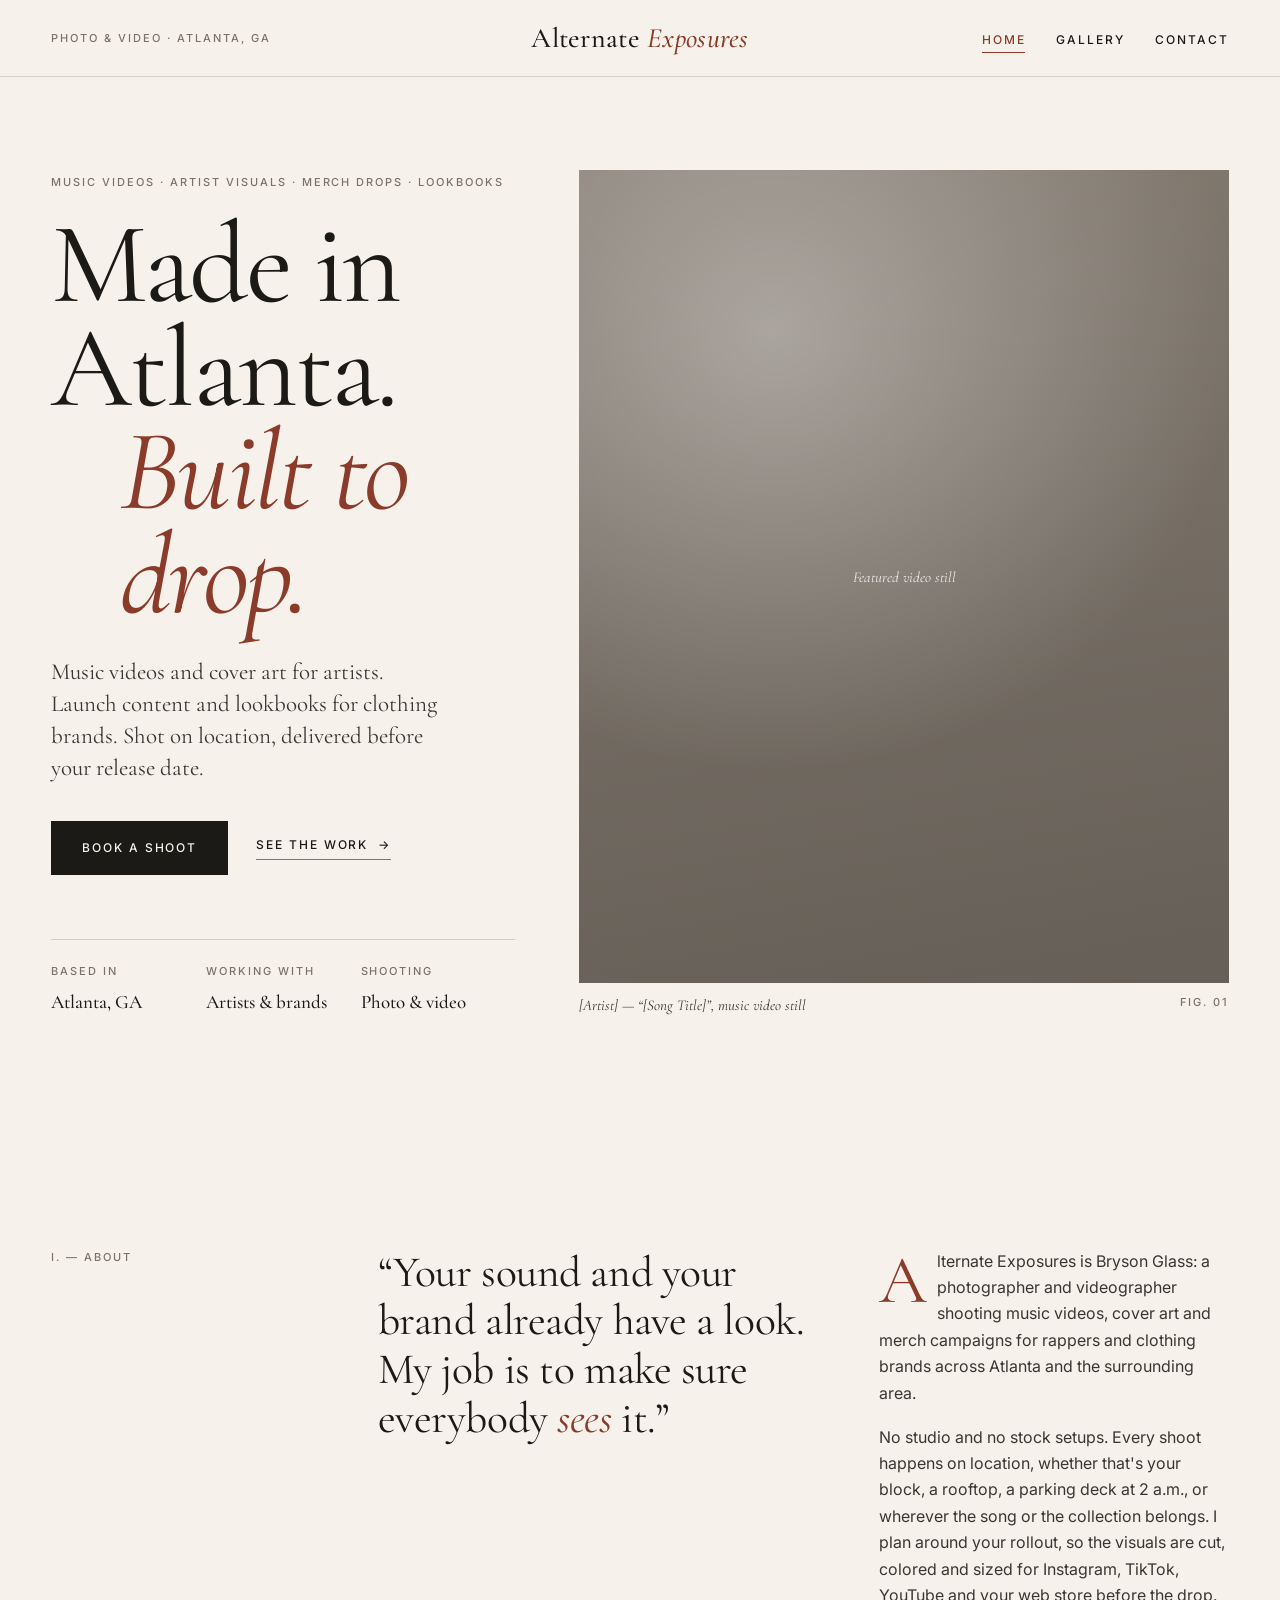
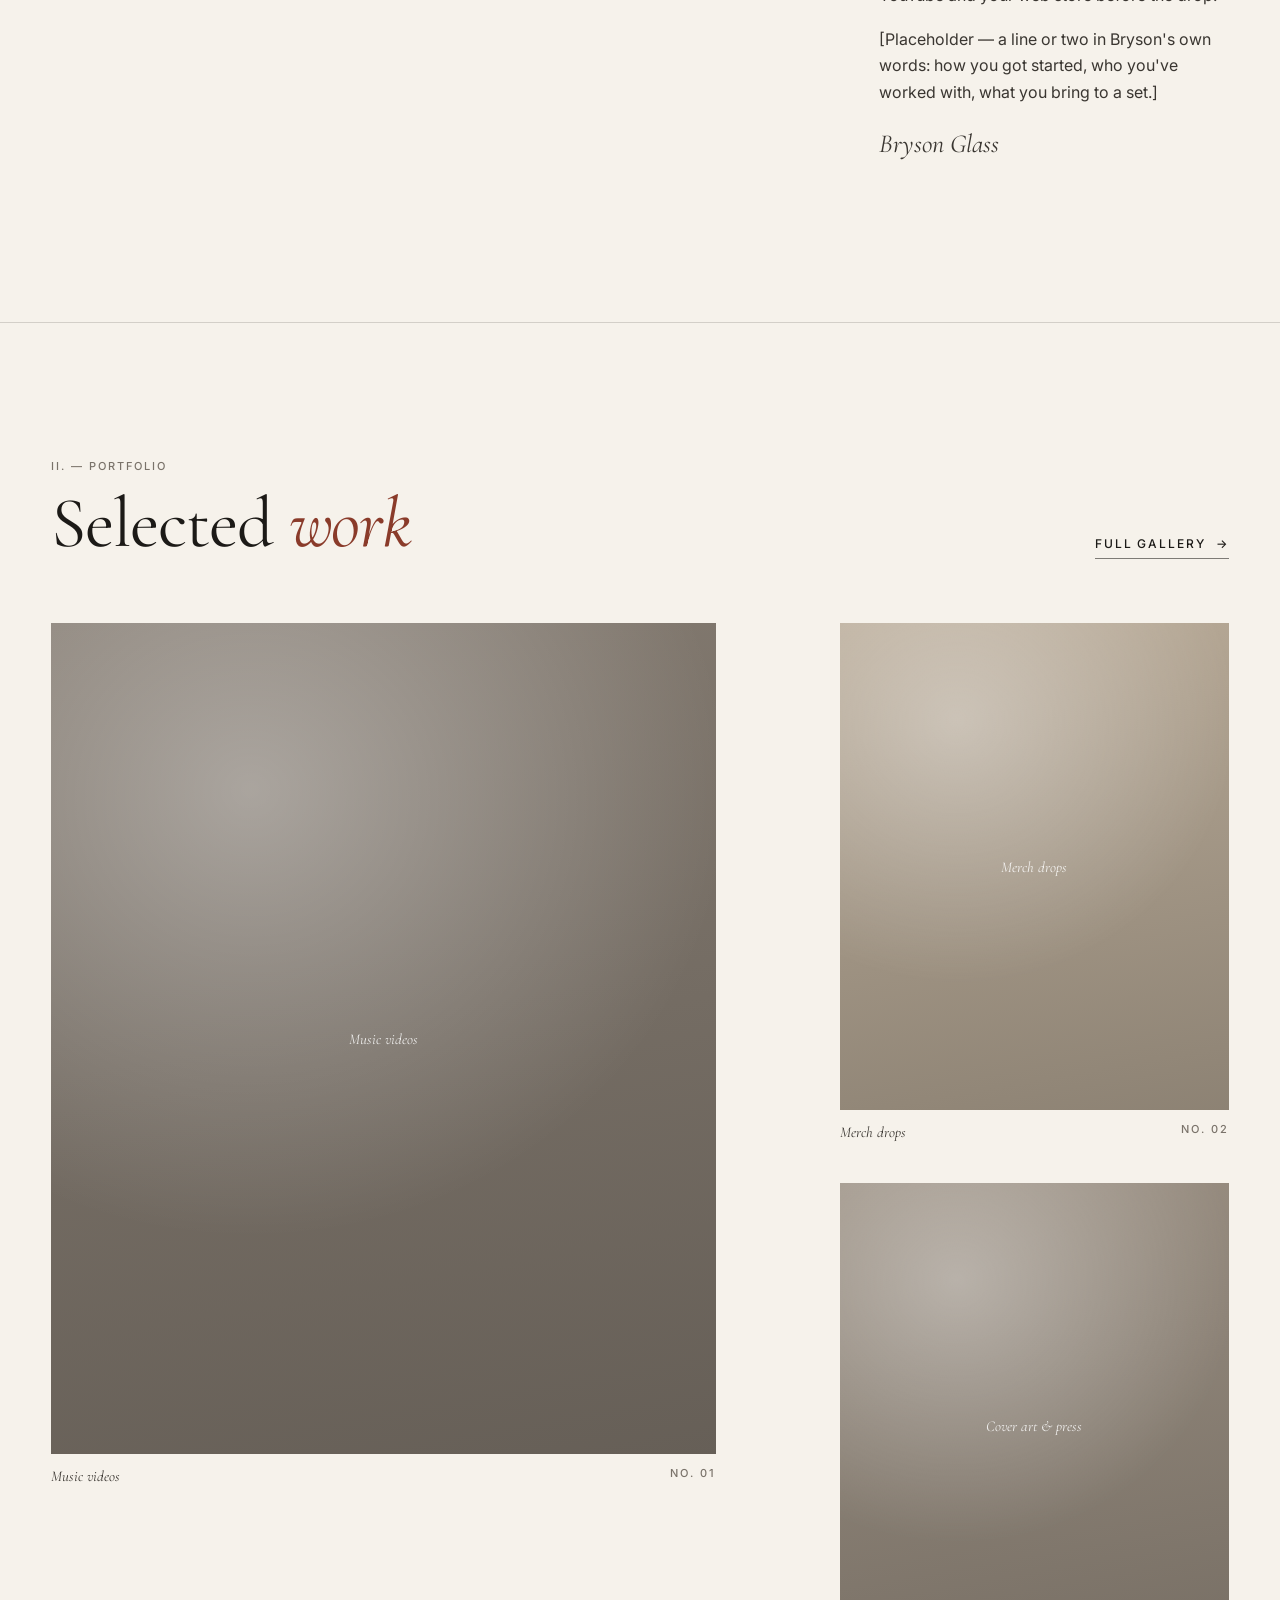
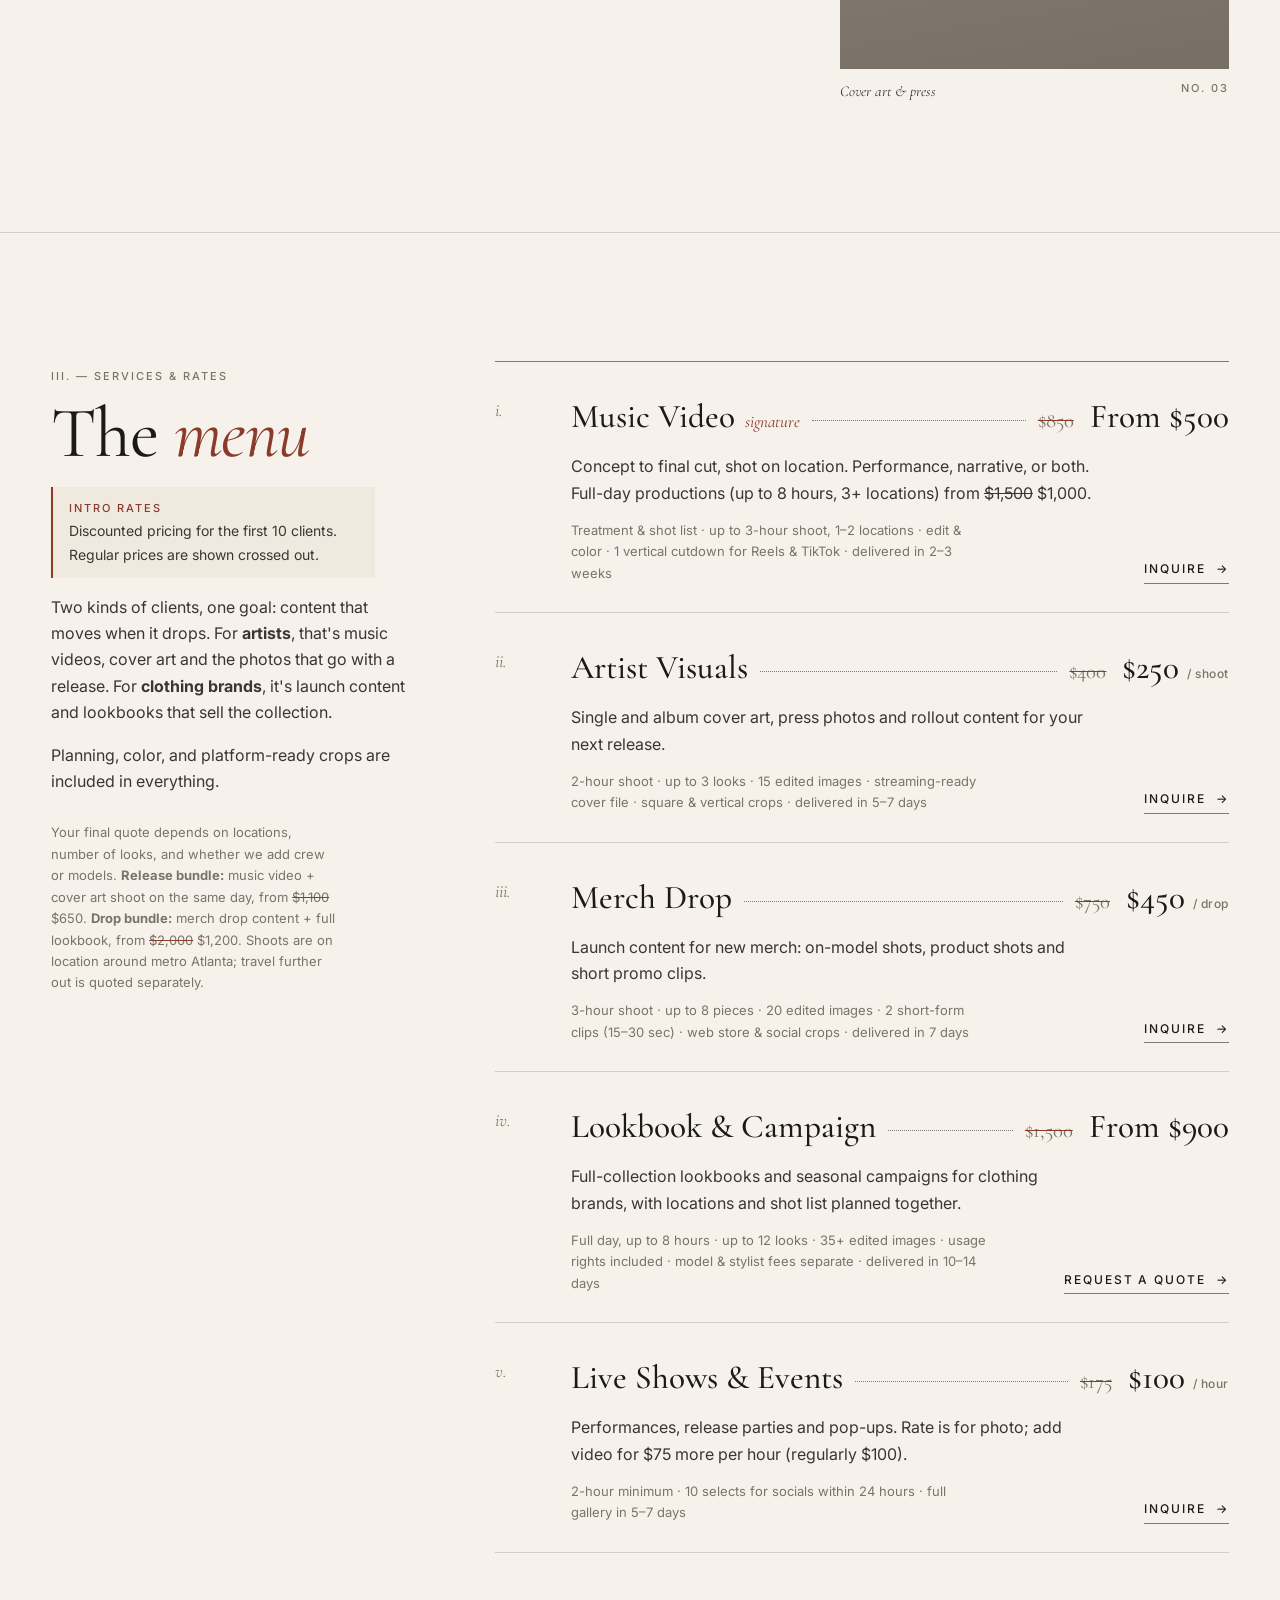
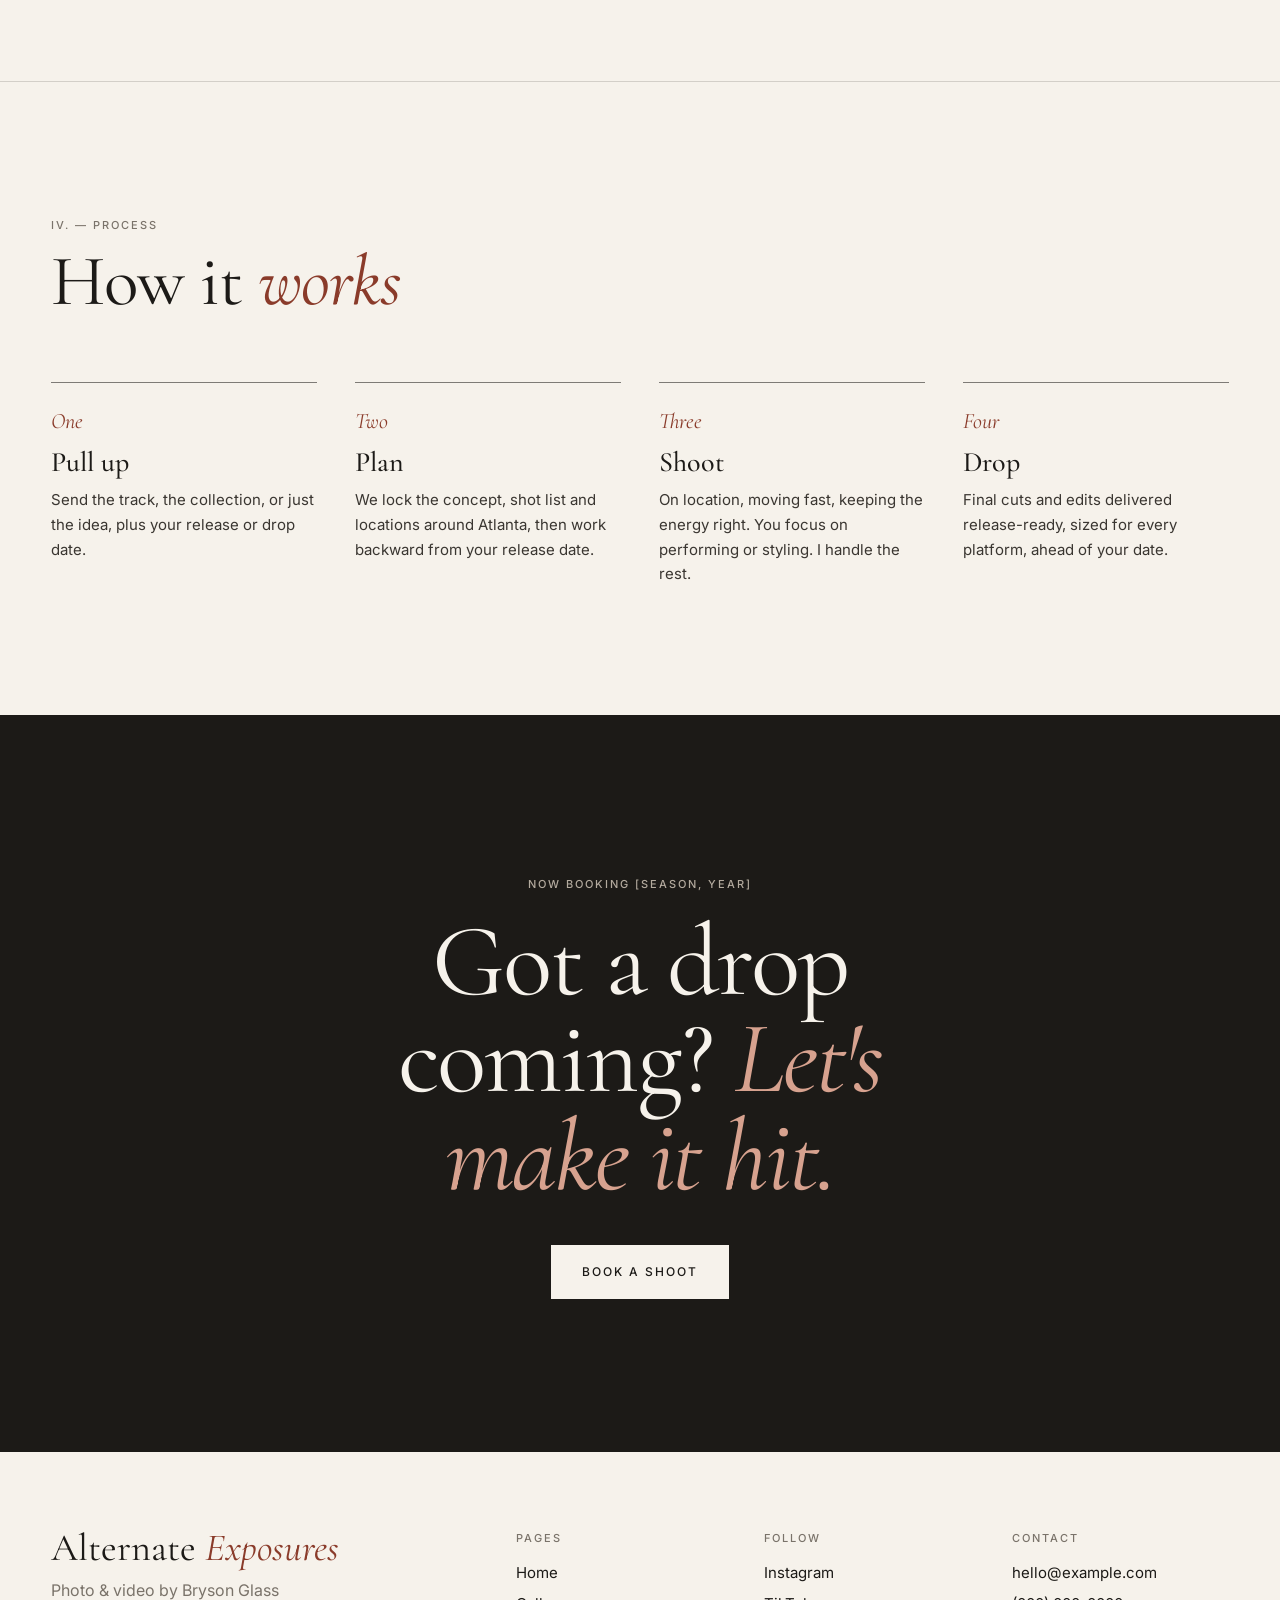
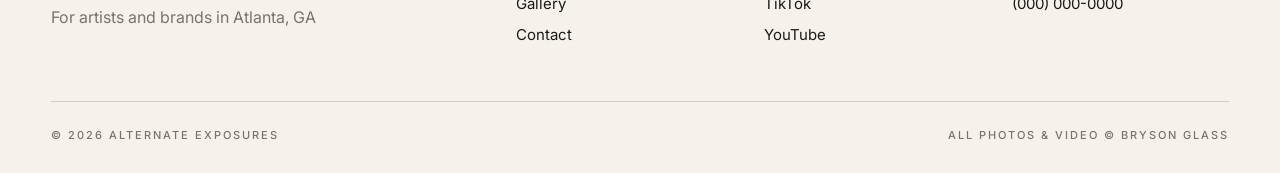
==== index.html @ 016d1942 "Switch to intro rates with regular prices struck through Lower rates ~35-40% for the first 10 client" ====
<!DOCTYPE html>
<html lang="en">
<head>
  <meta charset="UTF-8">
  <meta name="viewport" content="width=device-width, initial-scale=1.0">
  <title>Alternate Exposures — Atlanta Music Video &amp; Brand Content by Bryson Glass</title>
  <meta name="description" content="Music videos, cover art and press shots for Atlanta artists. Merch drop content, lookbooks and campaigns for Atlanta clothing brands. Photo and video by Bryson Glass.">
  <link rel="preconnect" href="https://fonts.googleapis.com">
  <link rel="preconnect" href="https://fonts.gstatic.com" crossorigin>
  <link href="https://fonts.googleapis.com/css2?family=Cormorant+Garamond:ital,wght@0,400;0,500;0,600;1,400;1,500&family=Inter:wght@300;400;500&display=swap" rel="stylesheet">
  <link rel="stylesheet" href="css/styles.css">
</head>
<body>
  <a class="skip-link" href="#main">Skip to content</a>

  <header class="masthead">
    <div class="container">
      <span class="meta eyebrow">Photo &amp; Video · Atlanta, GA</span>
      <a class="logo" href="index.html">Alternate <em>Exposures</em></a>
      <nav aria-label="Primary">
        <ul class="nav">
          <li><a href="index.html" aria-current="page">Home</a></li>
          <li><a href="gallery.html">Gallery</a></li>
          <li><a href="contact.html">Contact</a></li>
        </ul>
      </nav>
    </div>
  </header>

  <main id="main">
    <!-- Cover -->
    <section class="container cover">
      <div>
        <span class="eyebrow">Music videos · Artist visuals · Merch drops · Lookbooks</span>
        <h1>Made in Atlanta. <em>Built to drop.</em></h1>
        <p class="dek">Music videos and cover art for artists. Launch content and lookbooks for clothing brands. Shot on location, delivered before your release date.</p>
        <div class="cover-actions">
          <a class="btn" href="contact.html">Book a shoot</a>
          <a class="link" href="gallery.html">See the work <span aria-hidden="true">→</span></a>
        </div>
        <div class="cover-index">
          <div><span class="eyebrow">Based in</span><b>Atlanta, GA</b></div>
          <div><span class="eyebrow">Working with</span><b>Artists &amp; brands</b></div>
          <div><span class="eyebrow">Shooting</span><b>Photo &amp; video</b></div>
        </div>
      </div>
      <figure class="fig">
        <div class="ph t5" role="img" aria-label="Featured music video still placeholder" data-label="Featured video still"></div>
        <figcaption><em>[Artist] — “[Song Title]”, music video still</em><span class="eyebrow">Fig. 01</span></figcaption>
      </figure>
    </section>

    <!-- About -->
    <section class="section" aria-labelledby="about-title">
      <div class="container letter">
        <span class="eyebrow" id="about-title">I. — About</span>
        <blockquote class="pullquote">“Your sound and your brand already have a look. My job is to make sure everybody <em>sees</em> it.”</blockquote>
        <div class="body">
          <p>Alternate Exposures is Bryson Glass: a photographer and videographer shooting music videos, cover art and merch campaigns for rappers and clothing brands across Atlanta and the surrounding area.</p>
          <p>No studio and no stock setups. Every shoot happens on location, whether that's your block, a rooftop, a parking deck at 2 a.m., or wherever the song or the collection belongs. I plan around your rollout, so the visuals are cut, colored and sized for Instagram, TikTok, YouTube and your web store before the drop.</p>
          <p>[Placeholder — a line or two in Bryson's own words: how you got started, who you've worked with, what you bring to a set.]</p>
          <p class="signature">Bryson Glass</p>
        </div>
      </div>
    </section>

    <!-- Selected work -->
    <section class="section" aria-labelledby="work-title">
      <div class="container">
        <div class="section-head">
          <div>
            <span class="eyebrow">II. — Portfolio</span>
            <h2 id="work-title">Selected <em>work</em></h2>
          </div>
          <a class="link" href="gallery.html">Full gallery <span aria-hidden="true">→</span></a>
        </div>
        <div class="spread">
          <a class="lead" href="gallery.html#musicvideo">
            <figure class="fig">
              <div class="ph t5" role="img" aria-label="Music video placeholder" data-label="Music videos"></div>
              <figcaption><em>Music videos</em><span class="eyebrow">No. 01</span></figcaption>
            </figure>
          </a>
          <div class="stack">
            <a href="gallery.html#merch">
              <figure class="fig">
                <div class="ph t2" role="img" aria-label="Merch drop placeholder" data-label="Merch drops"></div>
                <figcaption><em>Merch drops</em><span class="eyebrow">No. 02</span></figcaption>
              </figure>
            </a>
            <a href="gallery.html#artist">
              <figure class="fig">
                <div class="ph t3" role="img" aria-label="Cover art and press photo placeholder" data-label="Cover art &amp; press"></div>
                <figcaption><em>Cover art &amp; press</em><span class="eyebrow">No. 03</span></figcaption>
              </figure>
            </a>
          </div>
        </div>
      </div>
    </section>

    <!-- Services & rates -->
    <section class="section" id="rates" aria-labelledby="rates-title">
      <div class="container rates">
        <div class="rates-intro">
          <span class="eyebrow">III. — Services &amp; rates</span>
          <h2 class="h2" id="rates-title">The <em>menu</em></h2>
          <p class="intro-flag"><span class="eyebrow">Intro rates</span> Discounted pricing for the first 10 clients. Regular prices are shown crossed out.</p>
          <p>Two kinds of clients, one goal: content that moves when it drops. For <strong>artists</strong>, that's music videos, cover art and the photos that go with a release. For <strong>clothing brands</strong>, it's launch content and lookbooks that sell the collection.</p>
          <p>Planning, color, and platform-ready crops are included in everything.</p>
          <p class="note">Your final quote depends on locations, number of looks, and whether we add crew or models. <strong>Release bundle:</strong> music video + cover art shoot on the same day, from <s>$1,100</s> $650. <strong>Drop bundle:</strong> merch drop content + full lookbook, from <s>$2,000</s> $1,200. Shoots are on location around metro Atlanta; travel further out is quoted separately.</p>
        </div>
        <ol class="rate-list">
          <li class="rate">
            <span class="no">i.</span>
            <div class="rate-line"><h3>Music Video<span class="flag">signature</span></h3><span class="leader"></span><span class="price"><s class="was"><span class="sr-only">Regular price </span>$850</s> From $500</span></div>
            <p>Concept to final cut, shot on location. Performance, narrative, or both. Full-day productions (up to 8 hours, 3+ locations) from <s>$1,500</s> $1,000.</p>
            <p class="includes">Treatment &amp; shot list · up to 3-hour shoot, 1–2 locations · edit &amp; color · 1 vertical cutdown for Reels &amp; TikTok · delivered in 2–3 weeks</p>
            <a class="link" href="contact.html?project=musicvideo">Inquire <span aria-hidden="true">→</span></a>
          </li>
          <li class="rate">
            <span class="no">ii.</span>
            <div class="rate-line"><h3>Artist Visuals</h3><span class="leader"></span><span class="price"><s class="was"><span class="sr-only">Regular price </span>$400</s> $250 <small>/ shoot</small></span></div>
            <p>Single and album cover art, press photos and rollout content for your next release.</p>
            <p class="includes">2-hour shoot · up to 3 looks · 15 edited images · streaming-ready cover file · square &amp; vertical crops · delivered in 5–7 days</p>
            <a class="link" href="contact.html?project=artist">Inquire <span aria-hidden="true">→</span></a>
          </li>
          <li class="rate">
            <span class="no">iii.</span>
            <div class="rate-line"><h3>Merch Drop</h3><span class="leader"></span><span class="price"><s class="was"><span class="sr-only">Regular price </span>$750</s> $450 <small>/ drop</small></span></div>
            <p>Launch content for new merch: on-model shots, product shots and short promo clips.</p>
            <p class="includes">3-hour shoot · up to 8 pieces · 20 edited images · 2 short-form clips (15–30 sec) · web store &amp; social crops · delivered in 7 days</p>
            <a class="link" href="contact.html?project=merch">Inquire <span aria-hidden="true">→</span></a>
          </li>
          <li class="rate">
            <span class="no">iv.</span>
            <div class="rate-line"><h3>Lookbook &amp; Campaign</h3><span class="leader"></span><span class="price"><s class="was"><span class="sr-only">Regular price </span>$1,500</s> From $900</span></div>
            <p>Full-collection lookbooks and seasonal campaigns for clothing brands, with locations and shot list planned together.</p>
            <p class="includes">Full day, up to 8 hours · up to 12 looks · 35+ edited images · usage rights included · model &amp; stylist fees separate · delivered in 10–14 days</p>
            <a class="link" href="contact.html?project=lookbook">Request a quote <span aria-hidden="true">→</span></a>
          </li>
          <li class="rate">
            <span class="no">v.</span>
            <div class="rate-line"><h3>Live Shows &amp; Events</h3><span class="leader"></span><span class="price"><s class="was"><span class="sr-only">Regular price </span>$175</s> $100 <small>/ hour</small></span></div>
            <p>Performances, release parties and pop-ups. Rate is for photo; add video for $75 more per hour (regularly $100).</p>
            <p class="includes">2-hour minimum · 10 selects for socials within 24 hours · full gallery in 5–7 days</p>
            <a class="link" href="contact.html?project=live">Inquire <span aria-hidden="true">→</span></a>
          </li>
        </ol>
      </div>
    </section>

    <!-- Process -->
    <section class="section" aria-labelledby="process-title">
      <div class="container">
        <div class="section-head">
          <div>
            <span class="eyebrow">IV. — Process</span>
            <h2 id="process-title">How it <em>works</em></h2>
          </div>
        </div>
        <ol class="process">
          <li>
            <span class="step">One</span>
            <h3>Pull up</h3>
            <p>Send the track, the collection, or just the idea, plus your release or drop date.</p>
          </li>
          <li>
            <span class="step">Two</span>
            <h3>Plan</h3>
            <p>We lock the concept, shot list and locations around Atlanta, then work backward from your release date.</p>
          </li>
          <li>
            <span class="step">Three</span>
            <h3>Shoot</h3>
            <p>On location, moving fast, keeping the energy right. You focus on performing or styling. I handle the rest.</p>
          </li>
          <li>
            <span class="step">Four</span>
            <h3>Drop</h3>
            <p>Final cuts and edits delivered release-ready, sized for every platform, ahead of your date.</p>
          </li>
        </ol>
      </div>
    </section>

    <!-- Closing -->
    <section class="closing">
      <div class="container">
        <span class="eyebrow">Now booking [Season, Year]</span>
        <h2>Got a drop coming? <em>Let's make it hit.</em></h2>
        <a class="btn" href="contact.html">Book a shoot</a>
      </div>
    </section>
  </main>

  <footer class="site-footer">
    <div class="container">
      <div class="footer-cols">
        <div>
          <p class="footer-brand">Alternate <em>Exposures</em></p>
          <p class="muted" style="margin: 0;">Photo &amp; video by Bryson Glass<br>For artists and brands in Atlanta, GA</p>
        </div>
        <div>
          <h4 class="eyebrow">Pages</h4>
          <ul>
            <li><a href="index.html">Home</a></li>
            <li><a href="gallery.html">Gallery</a></li>
            <li><a href="contact.html">Contact</a></li>
          </ul>
        </div>
        <div>
          <h4 class="eyebrow">Follow</h4>
          <ul>
            <li><a href="https://www.instagram.com/alternateexposures/" target="_blank" rel="noopener">Instagram</a></li>
            <li><a href="#">TikTok</a></li>
            <li><a href="#">YouTube</a></li>
          </ul>
        </div>
        <div>
          <h4 class="eyebrow">Contact</h4>
          <ul>
            <li><a href="mailto:hello@example.com">hello@example.com</a></li>
            <li><a href="tel:+10000000000">(000) 000-0000</a></li>
          </ul>
        </div>
      </div>
      <div class="footer-base eyebrow">
        <span>© <span data-year>2026</span> Alternate Exposures</span>
        <span>All photos &amp; video © Bryson Glass</span>
      </div>
    </div>
  </footer>

  <script src="js/main.js"></script>
</body>
</html>
---- css/styles.css ----
/* ==========================================================================
   ALTERNATE EXPOSURES — editorial stylesheet
   Serif display type, hairline rules, generous margins, captions like a
   printed magazine. One quiet accent colour.
   ========================================================================== */

:root {
  --paper: #f6f2eb;
  --paper-2: #efe9df;
  --ink: #1c1a17;
  --ink-2: #3a3631;
  --muted: #7a736a;
  --accent: #8a3b2a;
  --rule: rgba(28, 26, 23, 0.16);
  --rule-strong: rgba(28, 26, 23, 0.55);

  --serif: "Cormorant Garamond", "Iowan Old Style", Georgia, serif;
  --sans: "Inter", "Helvetica Neue", Arial, sans-serif;

  --gutter: clamp(20px, 4vw, 64px);
  --max: 1320px;
}

*,
*::before,
*::after { box-sizing: border-box; }

html { scroll-behavior: smooth; }

body {
  margin: 0;
  background: var(--paper);
  color: var(--ink);
  font-family: var(--sans);
  font-size: 16px;
  line-height: 1.65;
  -webkit-font-smoothing: antialiased;
  overflow-x: hidden;
}

img { display: block; max-width: 100%; }
a { color: inherit; }
button, input, select, textarea { font: inherit; color: inherit; }

::selection { background: var(--ink); color: var(--paper); }

:focus-visible {
  outline: 1px solid var(--accent);
  outline-offset: 4px;
}

.skip-link {
  position: absolute;
  left: -9999px;
  top: 0;
  background: var(--ink);
  color: var(--paper);
  padding: 10px 14px;
  z-index: 100;
}
.skip-link:focus { left: 8px; top: 8px; }

.container {
  max-width: var(--max);
  margin: 0 auto;
  padding: 0 var(--gutter);
}

/* Small tracked capitals used for labels, kickers, captions */
.eyebrow {
  font-family: var(--sans);
  font-size: 11px;
  font-weight: 500;
  letter-spacing: 0.18em;
  text-transform: uppercase;
  color: var(--muted);
}

.serif { font-family: var(--serif); }
.muted { color: var(--muted); }
em, .ital { font-family: var(--serif); font-style: italic; }

.rule { border: 0; border-top: 1px solid var(--rule); margin: 0; }

/* --------------------------------------------------------------------------
   Masthead
   -------------------------------------------------------------------------- */
.masthead {
  position: sticky;
  top: 0;
  z-index: 50;
  background: color-mix(in srgb, var(--paper) 92%, transparent);
  backdrop-filter: blur(8px);
  -webkit-backdrop-filter: blur(8px);
  border-bottom: 1px solid var(--rule);
}

.masthead .container {
  display: grid;
  grid-template-columns: 1fr auto 1fr;
  align-items: center;
  gap: 16px;
  height: 76px;
}

.masthead .meta { font-size: 11px; }

.logo {
  font-family: var(--serif);
  font-size: clamp(22px, 2.4vw, 28px);
  font-weight: 500;
  letter-spacing: 0.01em;
  line-height: 1;
  text-decoration: none;
  white-space: nowrap;
}
.logo em { color: var(--accent); }

.nav {
  display: flex;
  justify-content: flex-end;
  gap: clamp(18px, 2.4vw, 36px);
  margin: 0;
  padding: 0;
  list-style: none;
}
.nav a {
  position: relative;
  font-size: 12px;
  font-weight: 500;
  letter-spacing: 0.16em;
  text-transform: uppercase;
  text-decoration: none;
  padding: 6px 0;
}
.nav a::after {
  content: "";
  position: absolute;
  left: 0;
  right: 100%;
  bottom: 0;
  height: 1px;
  background: currentColor;
  transition: right 0.3s ease;
}
.nav a:hover::after,
.nav a[aria-current="page"]::after { right: 0; }
.nav a[aria-current="page"] { color: var(--accent); }

@media (max-width: 1100px) {
  .masthead .container { grid-template-columns: 1fr auto; }
  .masthead .meta { display: none; }
}
@media (max-width: 600px) {
  .masthead .container {
    grid-template-columns: 1fr;
    justify-items: center;
    gap: 6px;
    height: auto;
    padding-top: 12px;
    padding-bottom: 8px;
  }
  .logo { font-size: 24px; }
  .nav { gap: 22px; }
  .nav a { font-size: 11px; letter-spacing: 0.14em; padding: 4px 0; }
}

/* --------------------------------------------------------------------------
   Placeholder images
   Swap any .ph element for <img src="..." alt="..."> when photos are ready.
   -------------------------------------------------------------------------- */
.ph {
  --tone: #cfc6b8;
  position: relative;
  width: 100%;
  aspect-ratio: var(--ratio, 3 / 2);
  background:
    radial-gradient(120% 90% at 30% 20%, rgba(255, 255, 255, 0.35), transparent 60%),
    linear-gradient(170deg, var(--tone), color-mix(in srgb, var(--tone) 72%, #1c1a17));
  overflow: hidden;
}
.ph::after {
  content: attr(data-label);
  position: absolute;
  left: 50%;
  top: 50%;
  transform: translate(-50%, -50%);
  font-family: var(--serif);
  font-style: italic;
  font-size: 15px;
  color: rgba(255, 255, 255, 0.85);
  white-space: nowrap;
}
.ph.t1 { --tone: #d9d0c2; }
.ph.t2 { --tone: #b9ab98; }
.ph.t3 { --tone: #9a8f82; }
.ph.t4 { --tone: #cbbfae; }
.ph.t5 { --tone: #837a70; }

/* Figure with caption, magazine-style */
.fig { margin: 0; }
.fig figcaption {
  display: flex;
  justify-content: space-between;
  gap: 16px;
  padding-top: 10px;
  font-size: 12px;
  color: var(--muted);
}
.fig figcaption em { color: var(--ink-2); font-size: 15px; }

/* --------------------------------------------------------------------------
   Links & buttons
   -------------------------------------------------------------------------- */
.link {
  display: inline-flex;
  align-items: center;
  gap: 10px;
  padding-bottom: 4px;
  border-bottom: 1px solid var(--rule-strong);
  font-size: 12px;
  font-weight: 500;
  letter-spacing: 0.16em;
  text-transform: uppercase;
  text-decoration: none;
  transition: color 0.2s, border-color 0.2s, gap 0.2s;
}
.link:hover { color: var(--accent); border-color: var(--accent); gap: 16px; }

.btn {
  display: inline-flex;
  align-items: center;
  gap: 12px;
  padding: 16px 30px;
  border: 1px solid var(--ink);
  background: var(--ink);
  color: var(--paper);
  font-size: 12px;
  font-weight: 500;
  letter-spacing: 0.16em;
  text-transform: uppercase;
  text-decoration: none;
  cursor: pointer;
  transition: background 0.25s, color 0.25s, border-color 0.25s;
}
.btn:hover { background: var(--accent); border-color: var(--accent); }
.btn.outline { background: transparent; color: var(--ink); }
.btn.outline:hover { background: var(--ink); color: var(--paper); border-color: var(--ink); }

/* --------------------------------------------------------------------------
   Sections
   -------------------------------------------------------------------------- */
.section { padding: clamp(64px, 10vw, 140px) 0; }
.section + .section { border-top: 1px solid var(--rule); }

.section-head {
  display: grid;
  grid-template-columns: 1fr auto;
  align-items: end;
  gap: 24px;
  margin-bottom: clamp(36px, 5vw, 64px);
}
.section-head h2,
.h2 {
  margin: 10px 0 0;
  font-family: var(--serif);
  font-size: clamp(40px, 5.6vw, 76px);
  font-weight: 400;
  line-height: 1;
  letter-spacing: -0.015em;
}
.section-head h2 em,
.h2 em { color: var(--accent); }

@media (max-width: 640px) {
  .section-head { grid-template-columns: 1fr; }
}

/* --------------------------------------------------------------------------
   Home: hero (cover)
   -------------------------------------------------------------------------- */
.cover {
  display: grid;
  grid-template-columns: 5fr 7fr;
  gap: clamp(32px, 5vw, 80px);
  align-items: end;
  padding-top: clamp(40px, 7vw, 100px);
  padding-bottom: clamp(56px, 8vw, 120px);
}

.cover h1 {
  margin: 20px 0 28px;
  font-family: var(--serif);
  font-size: clamp(60px, 9vw, 140px);
  font-weight: 400;
  line-height: 0.9;
  letter-spacing: -0.025em;
}
.cover h1 em { display: block; color: var(--accent); padding-left: 0.6em; }

.cover .dek {
  max-width: 36ch;
  margin: 0 0 36px;
  font-family: var(--serif);
  font-size: clamp(20px, 1.8vw, 24px);
  line-height: 1.4;
  color: var(--ink-2);
}

.cover-actions { display: flex; flex-wrap: wrap; align-items: center; gap: 28px; }

.cover .fig .ph { aspect-ratio: 4 / 5; }

.cover-index {
  display: grid;
  grid-template-columns: repeat(3, 1fr);
  margin-top: clamp(40px, 5vw, 64px);
  border-top: 1px solid var(--rule);
}
.cover-index div { padding: 16px 0 0; }
.cover-index b {
  display: block;
  margin-top: 4px;
  font-family: var(--serif);
  font-size: 19px;
  font-weight: 500;
}

@media (max-width: 900px) {
  .cover { grid-template-columns: 1fr; }
  .cover .fig .ph { aspect-ratio: 4 / 3; }
}

/* --------------------------------------------------------------------------
   Home: about / letter
   -------------------------------------------------------------------------- */
.letter {
  display: grid;
  grid-template-columns: 3fr 5fr 4fr;
  gap: clamp(32px, 5vw, 72px);
  align-items: start;
}

.pullquote {
  margin: 0;
  font-family: var(--serif);
  font-size: clamp(30px, 3.4vw, 46px);
  font-weight: 400;
  line-height: 1.12;
  letter-spacing: -0.01em;
}
.pullquote em { color: var(--accent); }

.letter .body p { margin: 0 0 1.1em; color: var(--ink-2); max-width: 48ch; }
.letter .body p:first-child::first-letter {
  float: left;
  margin: 6px 10px 0 0;
  font-family: var(--serif);
  font-size: 68px;
  line-height: 0.8;
  color: var(--accent);
}
.signature {
  margin-top: 28px;
  font-family: var(--serif);
  font-style: italic;
  font-size: 26px;
}

@media (max-width: 1000px) {
  .letter { grid-template-columns: 1fr 1fr; }
  .letter .eyebrow { grid-column: 1 / -1; }
}
@media (max-width: 680px) {
  .letter { grid-template-columns: 1fr; }
}

/* --------------------------------------------------------------------------
   Home: selected work spread
   -------------------------------------------------------------------------- */
.spread {
  display: grid;
  grid-template-columns: 7fr 5fr;
  gap: clamp(20px, 3vw, 40px);
}
.spread .stack { display: grid; gap: clamp(20px, 3vw, 40px); align-content: start; }
.spread a { text-decoration: none; display: block; }
.spread .ph { transition: filter 0.4s ease; }
.spread a:hover .ph { filter: brightness(0.92); }
.spread a:hover figcaption em { color: var(--accent); }
.spread .lead .ph { aspect-ratio: 4 / 5; }
.spread .stack .ph { aspect-ratio: 3 / 2; }
.spread .stack .fig:last-child { margin-left: 18%; }
.spread .stack .fig:last-child .ph { aspect-ratio: 4 / 5; }

@media (max-width: 760px) {
  .spread { grid-template-columns: 1fr; }
  .spread .stack .fig:last-child { margin-left: 0; }
  .spread .stack .fig:last-child .ph { aspect-ratio: 3 / 2; }
}

/* --------------------------------------------------------------------------
   Rates — printed "menu" with dotted leaders
   -------------------------------------------------------------------------- */
.rates {
  display: grid;
  grid-template-columns: 4fr 8fr;
  gap: clamp(32px, 6vw, 96px);
}
.rates-intro p { color: var(--ink-2); max-width: 36ch; }
.rates-intro .note { margin-top: 28px; font-size: 13px; color: var(--muted); }

.rate-list { list-style: none; margin: 0; padding: 0; border-top: 1px solid var(--rule-strong); }
.rate {
  display: grid;
  grid-template-columns: 56px 1fr auto;
  gap: 8px 20px;
  padding: 28px 0;
  border-bottom: 1px solid var(--rule);
}
.rate .no {
  font-family: var(--serif);
  font-style: italic;
  font-size: 18px;
  color: var(--muted);
  padding-top: 6px;
}
.rate-line {
  display: flex;
  align-items: baseline;
  gap: 12px;
  grid-column: 2 / 4;
}
.rate h3 {
  margin: 0;
  font-family: var(--serif);
  font-size: clamp(26px, 2.6vw, 34px);
  font-weight: 500;
  line-height: 1.1;
  white-space: nowrap;
}
.rate .leader {
  flex: 1;
  min-width: 20px;
  border-bottom: 1px dotted var(--rule-strong);
  transform: translateY(-6px);
}
.rate .price {
  font-family: var(--serif);
  font-size: clamp(26px, 2.6vw, 34px);
  font-weight: 500;
  white-space: nowrap;
}
.rate .price small { font-family: var(--sans); font-size: 12px; color: var(--muted); letter-spacing: 0.04em; }
.rate p { grid-column: 2 / 3; margin: 0; color: var(--ink-2); max-width: 52ch; }
.rate .includes { grid-column: 2 / 3; margin: 6px 0 0; font-size: 13px; color: var(--muted); }
.rate .link { grid-column: 3 / 4; grid-row: 2 / 4; align-self: end; justify-self: end; }
.rate .flag { margin-left: 10px; color: var(--accent); font-family: var(--serif); font-style: italic; font-size: 17px; font-weight: 400; }

@media (max-width: 900px) {
  .rates { grid-template-columns: 1fr; }
}
@media (max-width: 560px) {
  .rate { grid-template-columns: 1fr; }
  .rate .no { padding: 0; }
  .rate-line, .rate p, .rate .includes, .rate .link { grid-column: 1; }
  .rate .link { grid-row: auto; justify-self: start; margin-top: 10px; }
  .rate h3 { white-space: normal; }
}

/* --------------------------------------------------------------------------
   Process
   -------------------------------------------------------------------------- */
.process {
  display: grid;
  grid-template-columns: repeat(4, 1fr);
  gap: clamp(24px, 3vw, 48px);
  margin: 0;
  padding: 0;
  list-style: none;
}
.process li { padding-top: 20px; border-top: 1px solid var(--rule-strong); }
.process .step {
  display: block;
  font-family: var(--serif);
  font-style: italic;
  font-size: 22px;
  color: var(--accent);
}
.process h3 {
  margin: 8px 0 10px;
  font-family: var(--serif);
  font-size: 28px;
  font-weight: 500;
  line-height: 1.1;
}
.process p { margin: 0; color: var(--ink-2); font-size: 15px; }

@media (max-width: 900px) { .process { grid-template-columns: 1fr 1fr; } }
@media (max-width: 520px) { .process { grid-template-columns: 1fr; } }

/* --------------------------------------------------------------------------
   Closing CTA
   -------------------------------------------------------------------------- */
.closing {
  padding: clamp(80px, 12vw, 180px) 0;
  text-align: center;
  background: var(--ink);
  color: var(--paper);
}
.closing .eyebrow { color: #b3aa9e; }
.closing h2 {
  margin: 18px auto 40px;
  max-width: 14ch;
  font-family: var(--serif);
  font-size: clamp(48px, 8vw, 116px);
  font-weight: 400;
  line-height: 0.95;
  letter-spacing: -0.02em;
}
.closing h2 em { color: #d7a28f; }
.closing .btn { background: var(--paper); color: var(--ink); border-color: var(--paper); }
.closing .btn:hover { background: transparent; color: var(--paper); }

/* --------------------------------------------------------------------------
   Footer
   -------------------------------------------------------------------------- */
.site-footer { padding: clamp(48px, 6vw, 80px) 0 28px; }
.footer-cols {
  display: grid;
  grid-template-columns: 2fr 1fr 1fr 1fr;
  gap: 32px;
  padding-bottom: 48px;
}
.footer-brand {
  margin: 0 0 10px;
  font-family: var(--serif);
  font-size: clamp(30px, 3vw, 40px);
  line-height: 1;
}
.footer-brand em { color: var(--accent); }
.site-footer h4 { margin: 0 0 14px; }
.site-footer ul { list-style: none; margin: 0; padding: 0; }
.site-footer li { margin: 6px 0; font-size: 15px; }
.site-footer a { text-decoration: none; }
.site-footer a:hover { color: var(--accent); }
.footer-base {
  display: flex;
  justify-content: space-between;
  flex-wrap: wrap;
  gap: 8px;
  padding-top: 24px;
  border-top: 1px solid var(--rule);
}

@media (max-width: 800px) {
  .footer-cols { grid-template-columns: 1fr 1fr; }
  .footer-cols > div:first-child { grid-column: 1 / -1; }
}

/* --------------------------------------------------------------------------
   Page header (gallery / contact)
   -------------------------------------------------------------------------- */
.page-head {
  padding: clamp(48px, 8vw, 120px) 0 clamp(36px, 5vw, 64px);
  text-align: center;
}
.page-head h1 {
  margin: 16px 0 18px;
  font-family: var(--serif);
  font-size: clamp(60px, 10vw, 148px);
  font-weight: 400;
  line-height: 0.9;
  letter-spacing: -0.025em;
}
.page-head h1 em { color: var(--accent); }
.page-head p {
  max-width: 44ch;
  margin: 0 auto;
  font-family: var(--serif);
  font-size: clamp(19px, 1.7vw, 22px);
  color: var(--ink-2);
}

/* --------------------------------------------------------------------------
   Gallery
   -------------------------------------------------------------------------- */
.filters {
  display: flex;
  flex-wrap: wrap;
  justify-content: center;
  align-items: baseline;
  gap: 8px clamp(18px, 3vw, 36px);
  padding: 20px 0;
  margin-bottom: clamp(32px, 5vw, 56px);
  border-top: 1px solid var(--rule);
  border-bottom: 1px solid var(--rule);
}
.filter-btn {
  padding: 4px 0;
  border: 0;
  border-bottom: 1px solid transparent;
  background: none;
  font-family: var(--serif);
  font-size: 21px;
  color: var(--muted);
  cursor: pointer;
  transition: color 0.2s, border-color 0.2s;
}
.filter-btn:hover { color: var(--ink); }
.filter-btn[aria-pressed="true"] { color: var(--ink); font-style: italic; border-color: var(--accent); }
.filters .count { flex-basis: 100%; text-align: center; margin-top: 4px; }

.gallery {
  columns: 3;
  column-gap: clamp(20px, 3vw, 40px);
}
@media (max-width: 1000px) { .gallery { columns: 2; } }
@media (max-width: 560px) { .gallery { columns: 1; } }

.g-item {
  break-inside: avoid;
  display: block;
  width: 100%;
  margin: 0 0 clamp(28px, 4vw, 48px);
  padding: 0;
  border: 0;
  background: none;
  text-align: left;
  cursor: zoom-in;
}
.g-item[hidden] { display: none; }
.g-item .ph { transition: filter 0.4s ease; }
.g-item:hover .ph { filter: brightness(0.92); }
.g-item .cap {
  display: flex;
  justify-content: space-between;
  align-items: baseline;
  gap: 12px;
  padding-top: 10px;
}
.g-item .cap em { font-size: 17px; color: var(--ink-2); }
.g-item:hover .cap em { color: var(--accent); }

/* Lightbox */
.lightbox {
  position: fixed;
  inset: 0;
  z-index: 200;
  display: none;
  grid-template-rows: auto 1fr auto;
  background: var(--paper);
}
.lightbox.open { display: grid; }
.lb-bar,
.lb-foot {
  display: flex;
  justify-content: space-between;
  align-items: center;
  gap: 16px;
  padding: 16px var(--gutter);
}
.lb-btn {
  border: 0;
  background: none;
  padding: 6px 0;
  font-size: 12px;
  font-weight: 500;
  letter-spacing: 0.16em;
  text-transform: uppercase;
  cursor: pointer;
}
.lb-btn:hover { color: var(--accent); }
.lb-stage {
  display: flex;
  align-items: center;
  justify-content: center;
  padding: clamp(8px, 2vw, 24px) var(--gutter);
  min-height: 0;
}
.lb-stage .ph { flex: none; }
.lb-stage img { max-width: 100%; max-height: 100%; object-fit: contain; }
.lb-title { font-family: var(--serif); font-style: italic; font-size: 19px; text-align: center; }

/* --------------------------------------------------------------------------
   Contact
   -------------------------------------------------------------------------- */
.contact {
  display: grid;
  grid-template-columns: 4fr 7fr;
  gap: clamp(40px, 7vw, 120px);
  padding-bottom: clamp(64px, 10vw, 140px);
}

.details { list-style: none; margin: 0 0 40px; padding: 0; border-top: 1px solid var(--rule-strong); }
.details li { padding: 18px 0; border-bottom: 1px solid var(--rule); }
.details a,
.details .val {
  display: block;
  margin-top: 4px;
  font-family: var(--serif);
  font-size: clamp(22px, 2vw, 26px);
  text-decoration: none;
  word-break: break-word;
}
.details a:hover { color: var(--accent); }

.form h2 { margin: 10px 0 8px; }
.form > p { margin: 0 0 40px; color: var(--muted); }

.form-grid {
  display: grid;
  grid-template-columns: 1fr 1fr;
  gap: 32px 40px;
}
.field { display: flex; flex-direction: column; }
.field.full { grid-column: 1 / -1; }
.field label .req { color: var(--accent); }
.field input,
.field select,
.field textarea {
  width: 100%;
  padding: 10px 0 12px;
  border: 0;
  border-bottom: 1px solid var(--rule-strong);
  border-radius: 0;
  background: transparent;
  font-family: var(--serif);
  font-size: 22px;
  outline: none;
  appearance: none;
  transition: border-color 0.2s;
}
.field select {
  background-image: linear-gradient(45deg, transparent 50%, var(--ink) 50%), linear-gradient(135deg, var(--ink) 50%, transparent 50%);
  background-position: calc(100% - 12px) 55%, calc(100% - 6px) 55%;
  background-size: 6px 6px;
  background-repeat: no-repeat;
  cursor: pointer;
}
.field textarea { min-height: 140px; resize: vertical; line-height: 1.4; }
.field textarea::placeholder { color: #aaa296; font-style: italic; }
.field input:focus,
.field select:focus,
.field textarea:focus { border-color: var(--accent); }
.field.invalid input,
.field.invalid select,
.field.invalid textarea { border-color: var(--accent); }
.field .err { display: none; margin-top: 6px; font-size: 13px; color: var(--accent); }
.field.invalid .err { display: block; }

.form-actions {
  display: flex;
  flex-wrap: wrap;
  align-items: center;
  justify-content: space-between;
  gap: 16px;
  margin-top: 40px;
}

.form-status {
  display: none;
  margin-top: 28px;
  padding: 18px 20px;
  border-left: 2px solid var(--accent);
  background: var(--paper-2);
  font-family: var(--serif);
  font-size: 19px;
}
.form-status.show { display: block; }
.form-status b { font-weight: 600; color: var(--accent); }

@media (max-width: 900px) {
  .contact { grid-template-columns: 1fr; }
}
@media (max-width: 560px) {
  .form-grid { grid-template-columns: 1fr; }
}

/* FAQ */
.faq { max-width: 880px; margin: 0 auto; }
.faq .section-head { text-align: center; grid-template-columns: 1fr; }
.faq details { border-bottom: 1px solid var(--rule); }
.faq details:first-of-type { border-top: 1px solid var(--rule-strong); }
.faq summary {
  display: flex;
  justify-content: space-between;
  gap: 16px;
  padding: 24px 0;
  cursor: pointer;
  list-style: none;
  font-family: var(--serif);
  font-size: clamp(22px, 2.2vw, 28px);
}
.faq summary::-webkit-details-marker { display: none; }
.faq summary::after { content: "+"; font-family: var(--sans); font-weight: 300; color: var(--muted); }
.faq details[open] summary::after { content: "−"; color: var(--accent); }
.faq summary:hover { color: var(--accent); }
.faq details p { margin: 0; padding: 0 0 26px; max-width: 64ch; color: var(--ink-2); }

@media (prefers-reduced-motion: reduce) {
  html { scroll-behavior: auto; }
  * { transition: none !important; }
}

/* Video tiles in the gallery: small play badge on the thumbnail */
.g-item[data-video] .ph::before {
  content: "▶  Video";
  position: absolute;
  top: 12px;
  left: 12px;
  padding: 5px 10px;
  background: rgba(28, 26, 23, 0.72);
  color: var(--paper);
  font-family: var(--sans);
  font-size: 10px;
  font-weight: 500;
  letter-spacing: 0.16em;
  text-transform: uppercase;
}
.lb-stage iframe { flex: none; border: 0; background: var(--ink); }

/* Intro pricing: regular price struck through beside the intro rate */
.rate .was {
  margin-right: 8px;
  font-size: 0.62em;
  font-weight: 400;
  color: var(--muted);
  text-decoration-color: var(--accent);
  text-decoration-thickness: 1px;
}
.rates-intro s { color: var(--muted); text-decoration-color: var(--accent); }
.intro-flag {
  margin: 18px 0 0;
  padding: 12px 16px;
  border-left: 2px solid var(--accent);
  background: var(--paper-2);
  font-size: 14px;
}
.intro-flag .eyebrow { display: block; margin-bottom: 2px; color: var(--accent); }
.sr-only {
  position: absolute;
  width: 1px;
  height: 1px;
  overflow: hidden;
  clip: rect(0 0 0 0);
  white-space: nowrap;
}
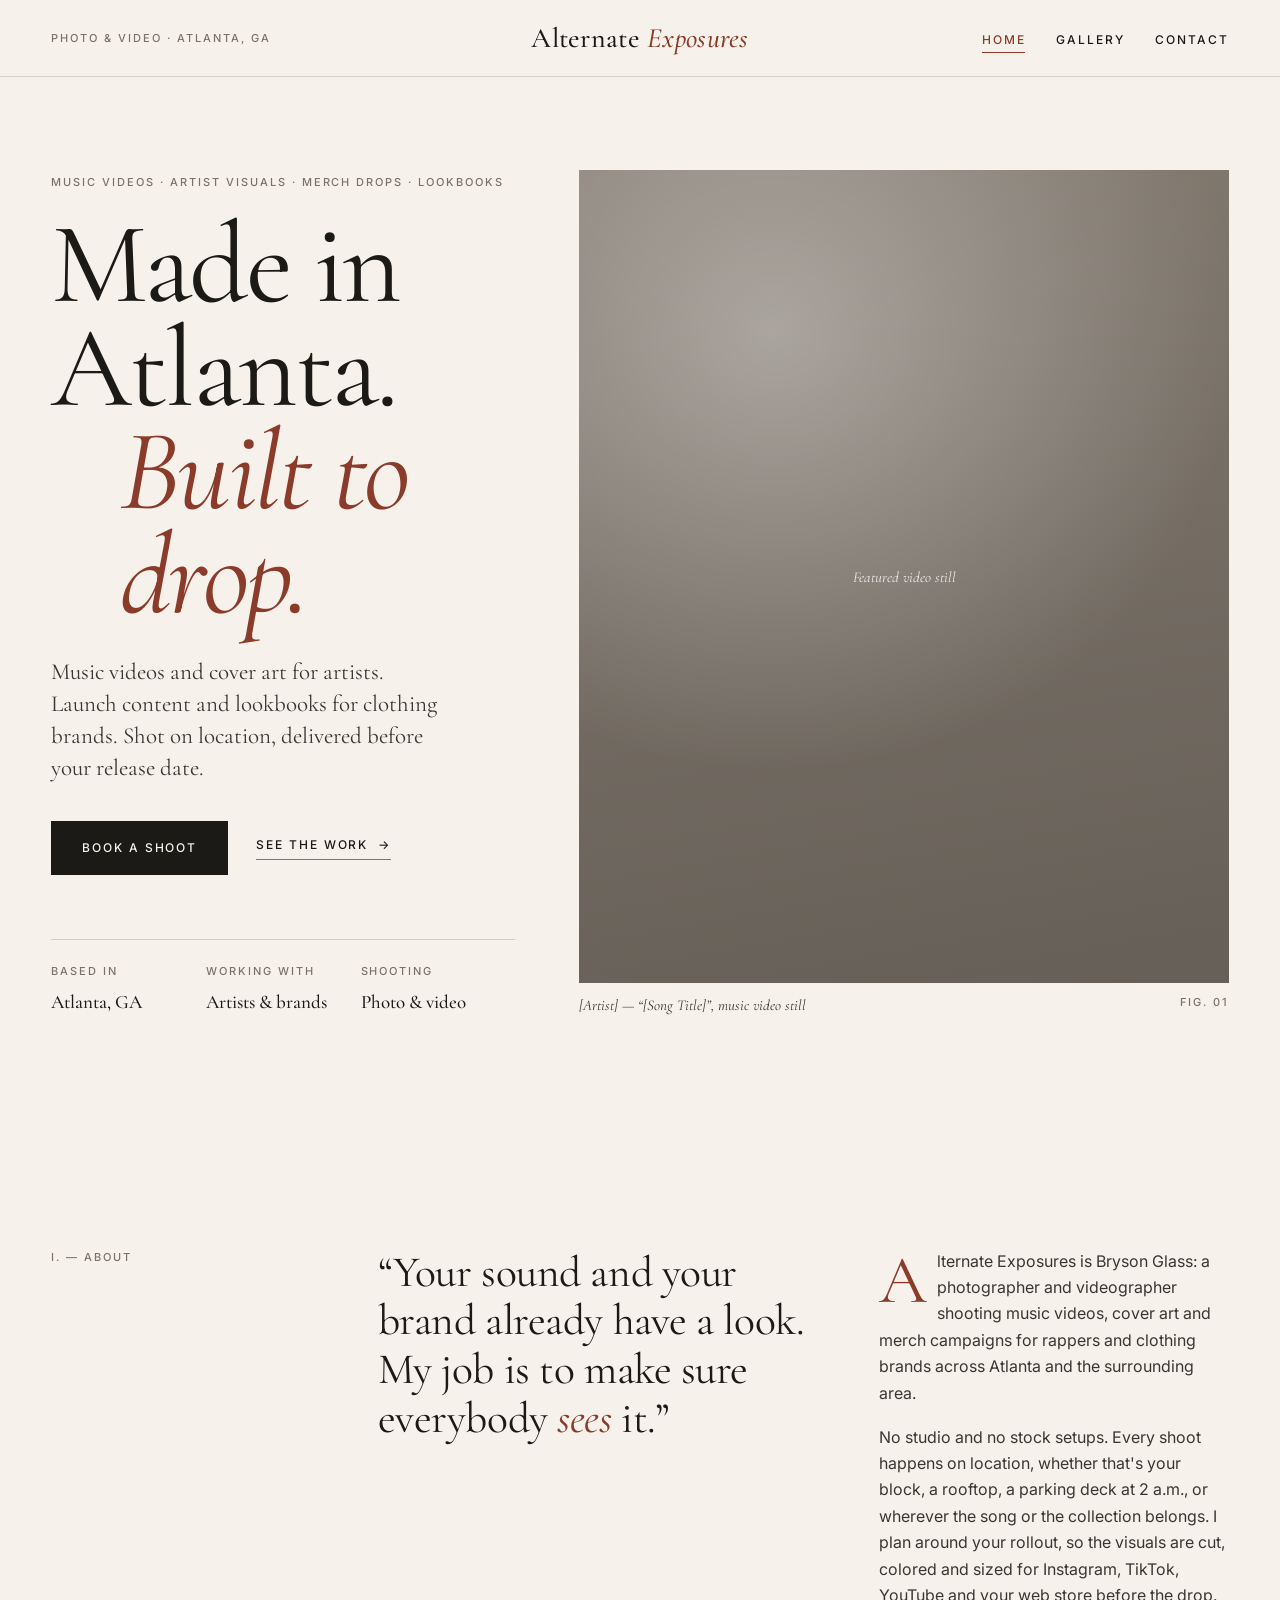
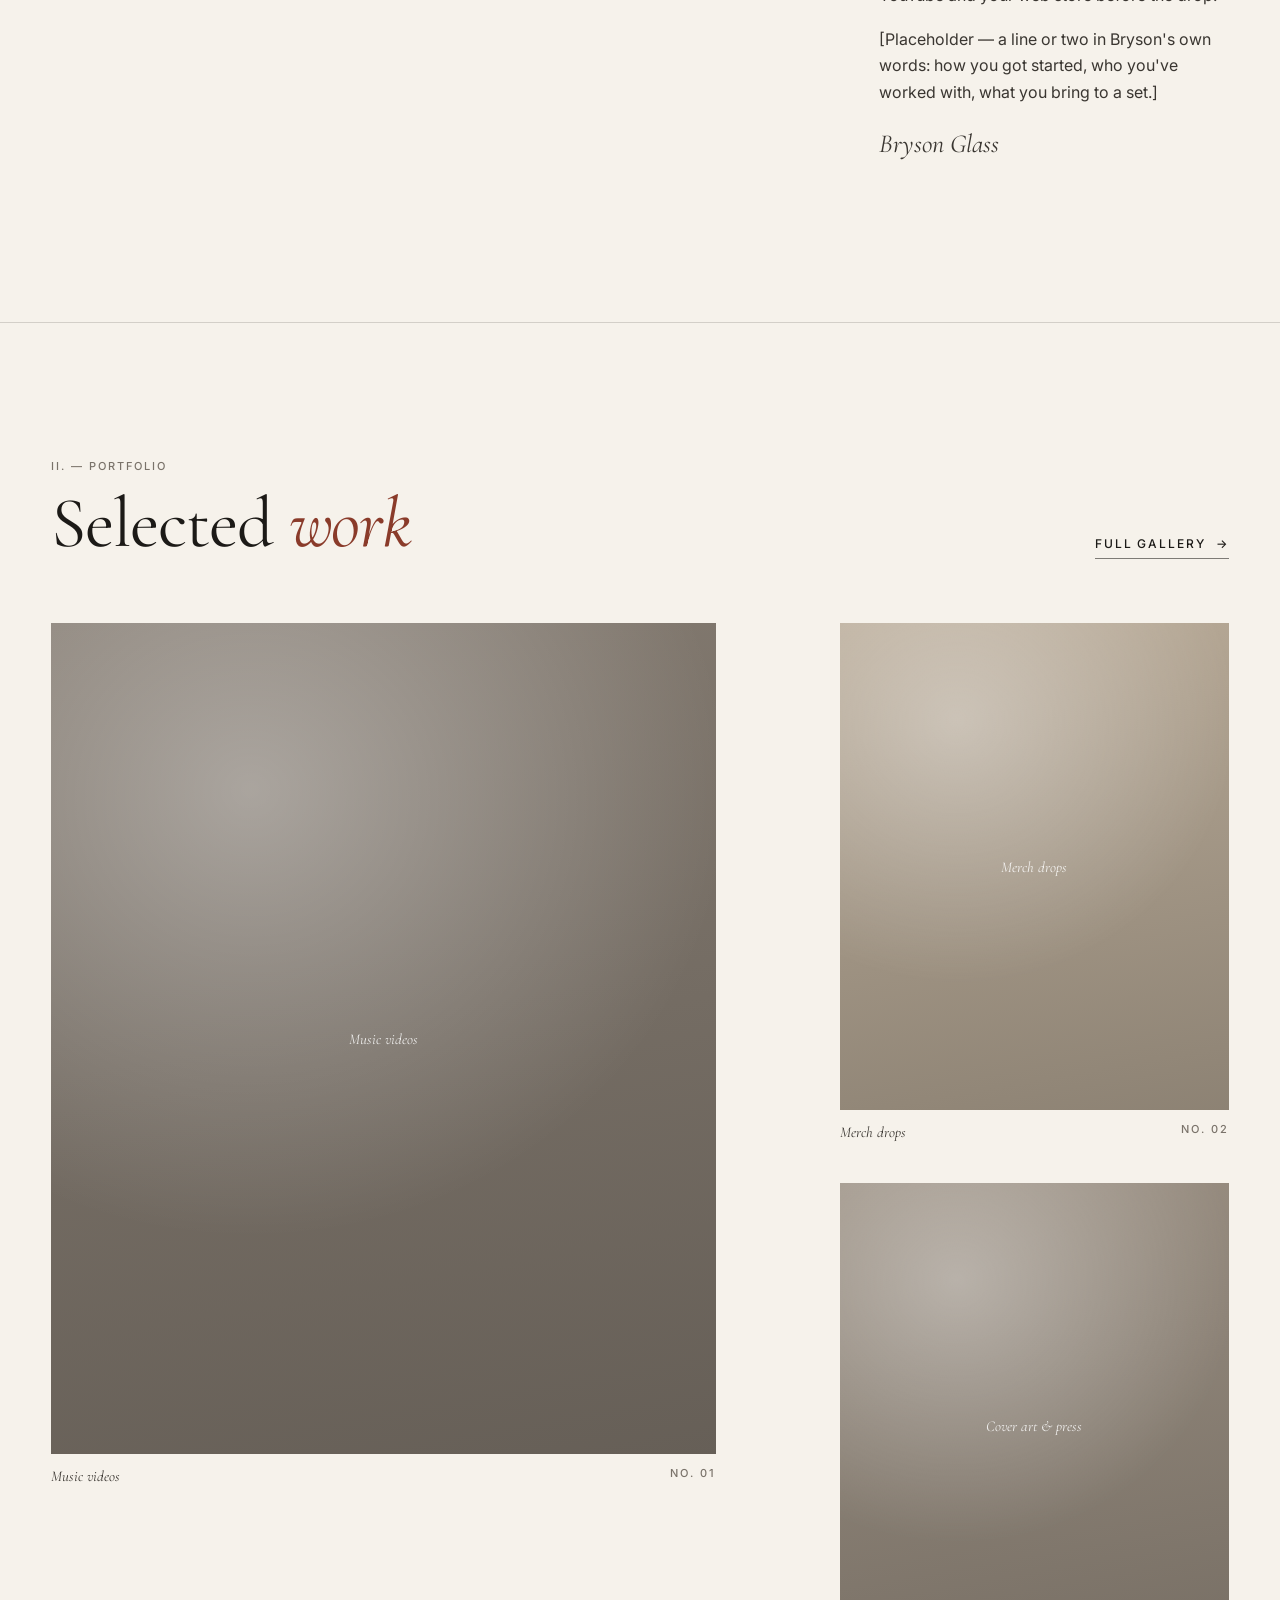
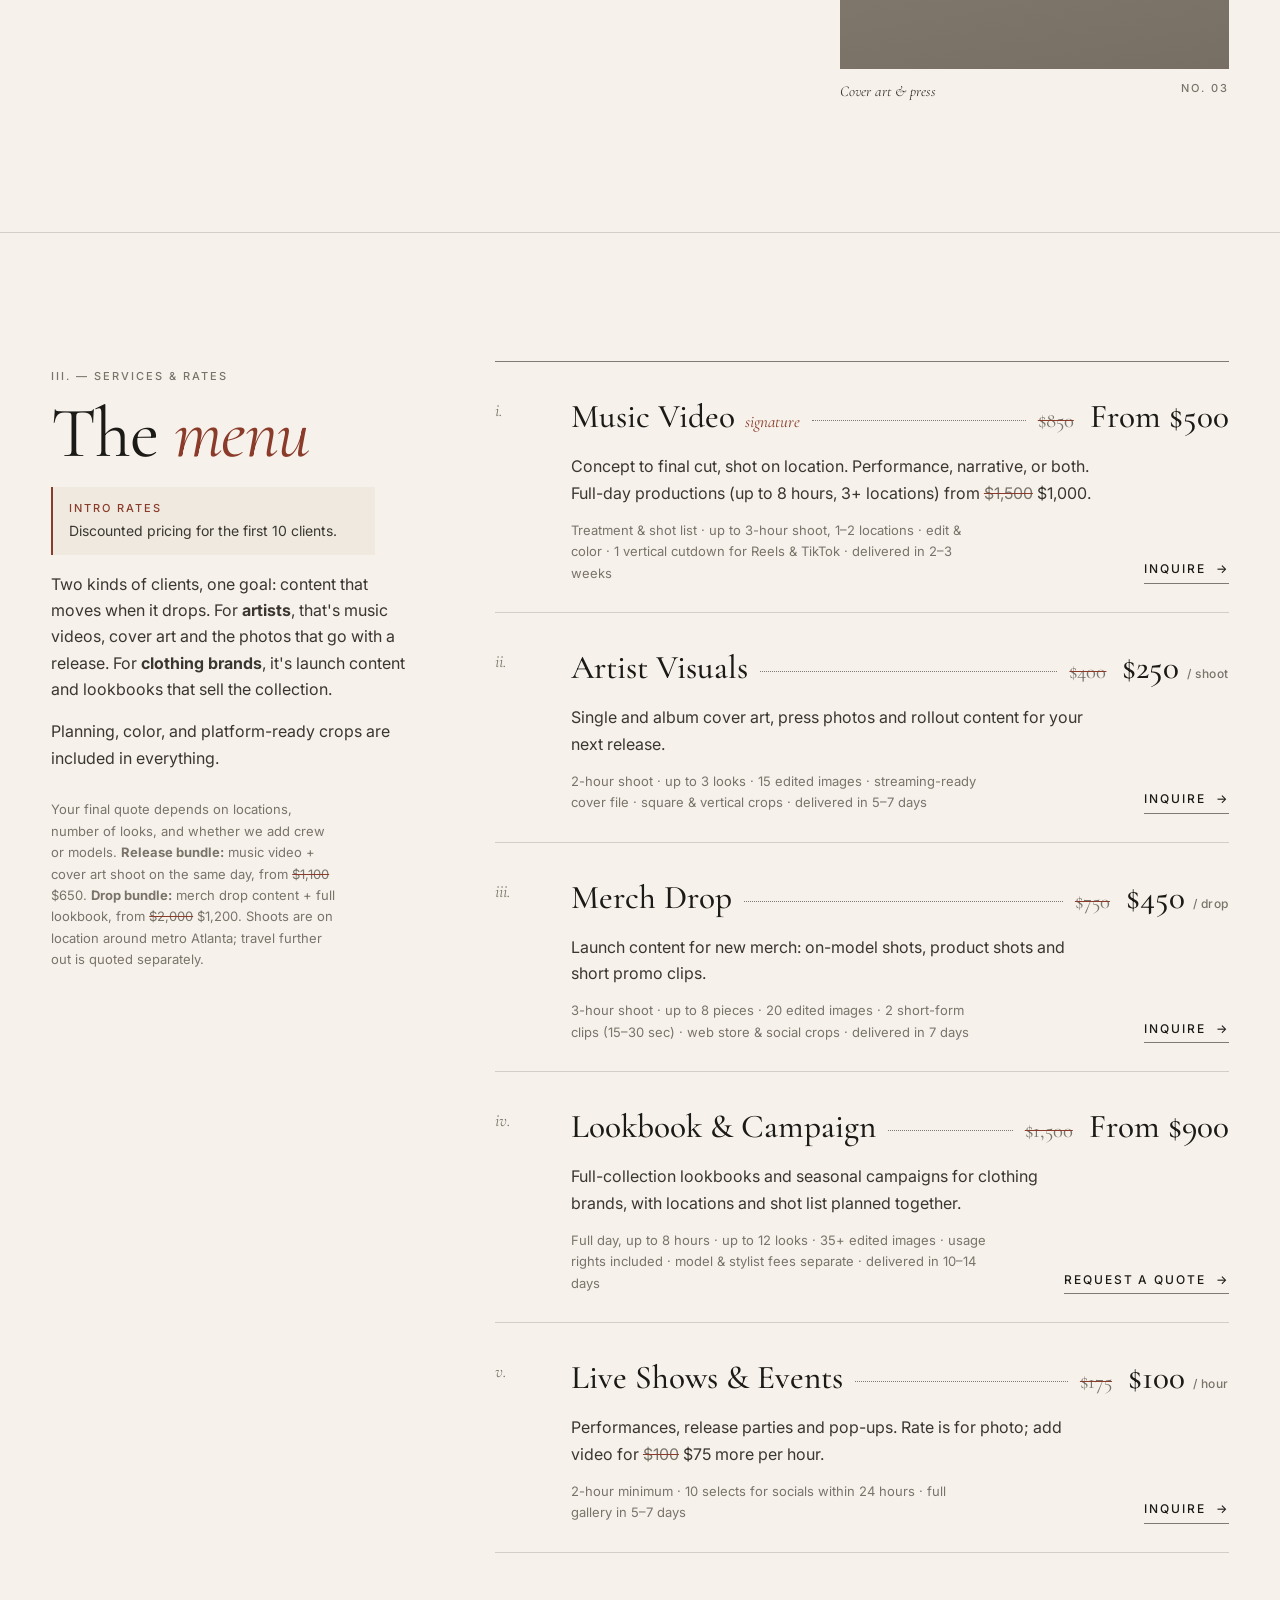
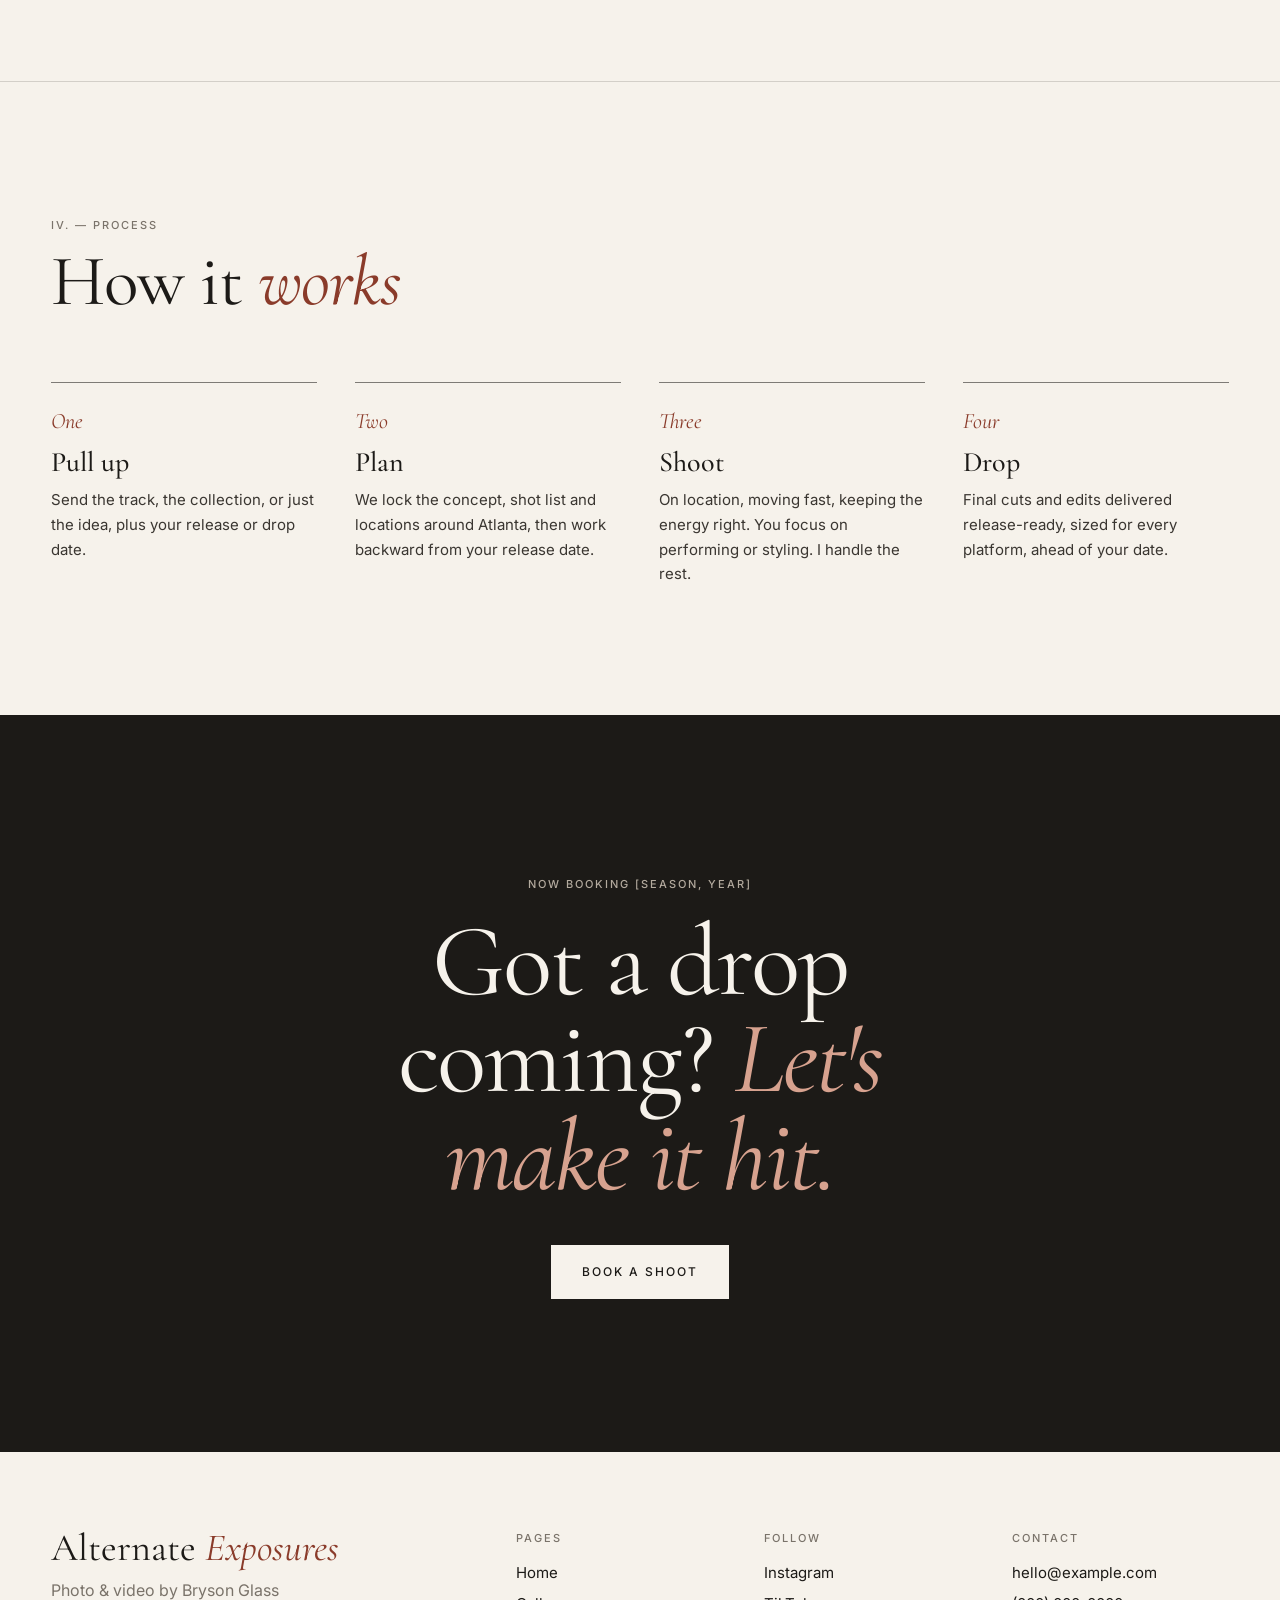
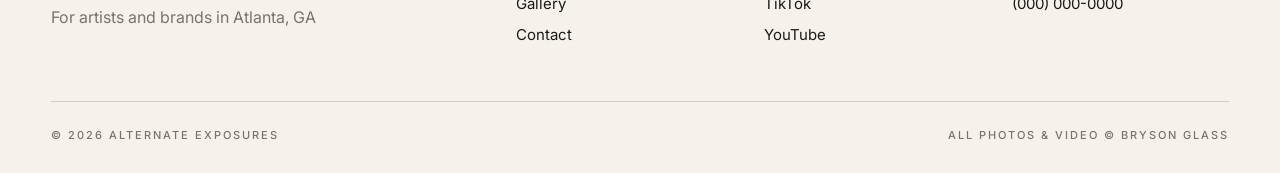
==== commit 4a302252: "Show prices as numbers only, without "Regular price" labels Co-Authored-By: Claude Opus 5 <noreply@a" ====
--- a/index.html
+++ b/index.html
@@ -105,7 +105,7 @@
         <div class="rates-intro">
           <span class="eyebrow">III. — Services &amp; rates</span>
           <h2 class="h2" id="rates-title">The <em>menu</em></h2>
-          <p class="intro-flag"><span class="eyebrow">Intro rates</span> Discounted pricing for the first 10 clients. Regular prices are shown crossed out.</p>
+          <p class="intro-flag"><span class="eyebrow">Intro rates</span> Discounted pricing for the first 10 clients.</p>
           <p>Two kinds of clients, one goal: content that moves when it drops. For <strong>artists</strong>, that's music videos, cover art and the photos that go with a release. For <strong>clothing brands</strong>, it's launch content and lookbooks that sell the collection.</p>
           <p>Planning, color, and platform-ready crops are included in everything.</p>
           <p class="note">Your final quote depends on locations, number of looks, and whether we add crew or models. <strong>Release bundle:</strong> music video + cover art shoot on the same day, from <s>$1,100</s> $650. <strong>Drop bundle:</strong> merch drop content + full lookbook, from <s>$2,000</s> $1,200. Shoots are on location around metro Atlanta; travel further out is quoted separately.</p>
@@ -113,36 +113,36 @@
         <ol class="rate-list">
           <li class="rate">
             <span class="no">i.</span>
-            <div class="rate-line"><h3>Music Video<span class="flag">signature</span></h3><span class="leader"></span><span class="price"><s class="was"><span class="sr-only">Regular price </span>$850</s> From $500</span></div>
+            <div class="rate-line"><h3>Music Video<span class="flag">signature</span></h3><span class="leader"></span><span class="price"><s class="was">$850</s> From $500</span></div>
             <p>Concept to final cut, shot on location. Performance, narrative, or both. Full-day productions (up to 8 hours, 3+ locations) from <s>$1,500</s> $1,000.</p>
             <p class="includes">Treatment &amp; shot list · up to 3-hour shoot, 1–2 locations · edit &amp; color · 1 vertical cutdown for Reels &amp; TikTok · delivered in 2–3 weeks</p>
             <a class="link" href="contact.html?project=musicvideo">Inquire <span aria-hidden="true">→</span></a>
           </li>
           <li class="rate">
             <span class="no">ii.</span>
-            <div class="rate-line"><h3>Artist Visuals</h3><span class="leader"></span><span class="price"><s class="was"><span class="sr-only">Regular price </span>$400</s> $250 <small>/ shoot</small></span></div>
+            <div class="rate-line"><h3>Artist Visuals</h3><span class="leader"></span><span class="price"><s class="was">$400</s> $250 <small>/ shoot</small></span></div>
             <p>Single and album cover art, press photos and rollout content for your next release.</p>
             <p class="includes">2-hour shoot · up to 3 looks · 15 edited images · streaming-ready cover file · square &amp; vertical crops · delivered in 5–7 days</p>
             <a class="link" href="contact.html?project=artist">Inquire <span aria-hidden="true">→</span></a>
           </li>
           <li class="rate">
             <span class="no">iii.</span>
-            <div class="rate-line"><h3>Merch Drop</h3><span class="leader"></span><span class="price"><s class="was"><span class="sr-only">Regular price </span>$750</s> $450 <small>/ drop</small></span></div>
+            <div class="rate-line"><h3>Merch Drop</h3><span class="leader"></span><span class="price"><s class="was">$750</s> $450 <small>/ drop</small></span></div>
             <p>Launch content for new merch: on-model shots, product shots and short promo clips.</p>
             <p class="includes">3-hour shoot · up to 8 pieces · 20 edited images · 2 short-form clips (15–30 sec) · web store &amp; social crops · delivered in 7 days</p>
             <a class="link" href="contact.html?project=merch">Inquire <span aria-hidden="true">→</span></a>
           </li>
           <li class="rate">
             <span class="no">iv.</span>
-            <div class="rate-line"><h3>Lookbook &amp; Campaign</h3><span class="leader"></span><span class="price"><s class="was"><span class="sr-only">Regular price </span>$1,500</s> From $900</span></div>
+            <div class="rate-line"><h3>Lookbook &amp; Campaign</h3><span class="leader"></span><span class="price"><s class="was">$1,500</s> From $900</span></div>
             <p>Full-collection lookbooks and seasonal campaigns for clothing brands, with locations and shot list planned together.</p>
             <p class="includes">Full day, up to 8 hours · up to 12 looks · 35+ edited images · usage rights included · model &amp; stylist fees separate · delivered in 10–14 days</p>
             <a class="link" href="contact.html?project=lookbook">Request a quote <span aria-hidden="true">→</span></a>
           </li>
           <li class="rate">
             <span class="no">v.</span>
-            <div class="rate-line"><h3>Live Shows &amp; Events</h3><span class="leader"></span><span class="price"><s class="was"><span class="sr-only">Regular price </span>$175</s> $100 <small>/ hour</small></span></div>
-            <p>Performances, release parties and pop-ups. Rate is for photo; add video for $75 more per hour (regularly $100).</p>
+            <div class="rate-line"><h3>Live Shows &amp; Events</h3><span class="leader"></span><span class="price"><s class="was">$175</s> $100 <small>/ hour</small></span></div>
+            <p>Performances, release parties and pop-ups. Rate is for photo; add video for <s>$100</s> $75 more per hour.</p>
             <p class="includes">2-hour minimum · 10 selects for socials within 24 hours · full gallery in 5–7 days</p>
             <a class="link" href="contact.html?project=live">Inquire <span aria-hidden="true">→</span></a>
           </li>
--- a/css/styles.css
+++ b/css/styles.css
@@ -829,7 +829,8 @@
   text-decoration-color: var(--accent);
   text-decoration-thickness: 1px;
 }
-.rates-intro s { color: var(--muted); text-decoration-color: var(--accent); }
+.rates-intro s,
+.rate p s { color: var(--muted); text-decoration-color: var(--accent); }
 .intro-flag {
   margin: 18px 0 0;
   padding: 12px 16px;
@@ -838,11 +839,3 @@
   font-size: 14px;
 }
 .intro-flag .eyebrow { display: block; margin-bottom: 2px; color: var(--accent); }
-.sr-only {
-  position: absolute;
-  width: 1px;
-  height: 1px;
-  overflow: hidden;
-  clip: rect(0 0 0 0);
-  white-space: nowrap;
-}
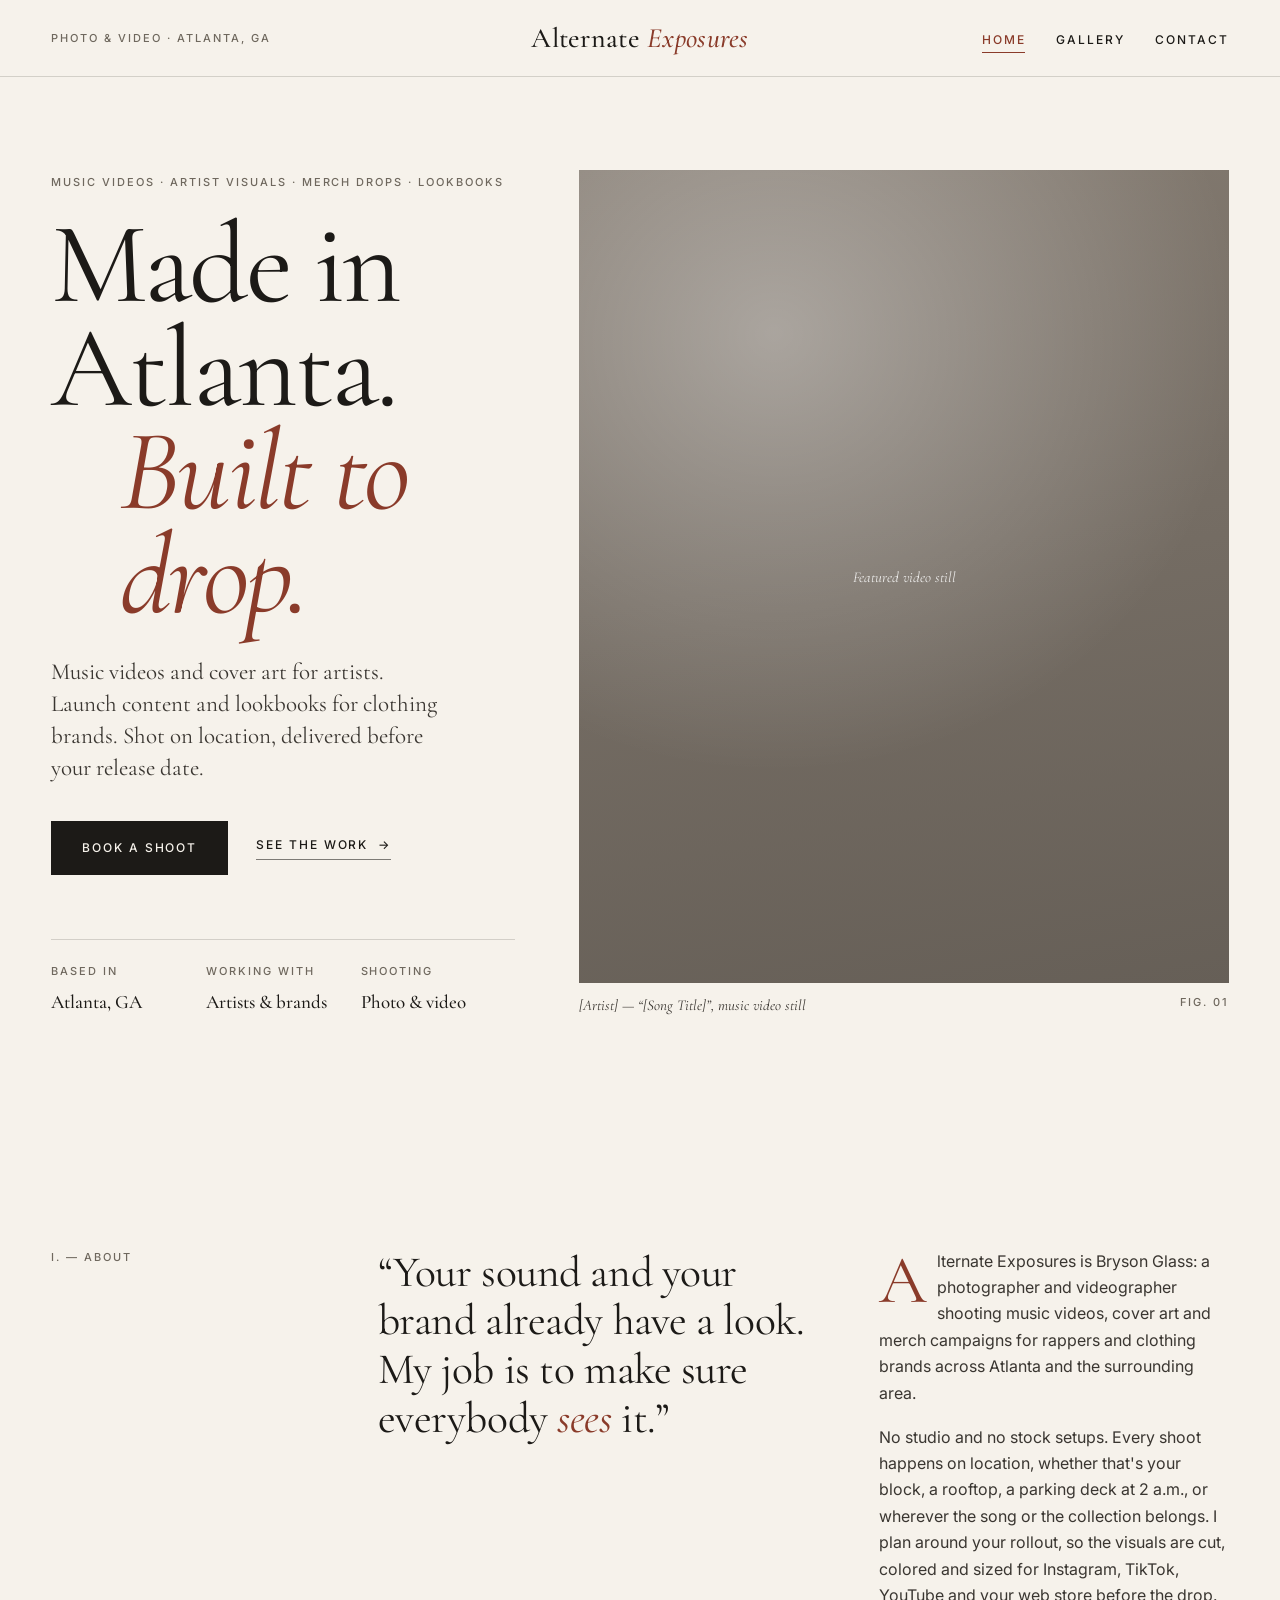
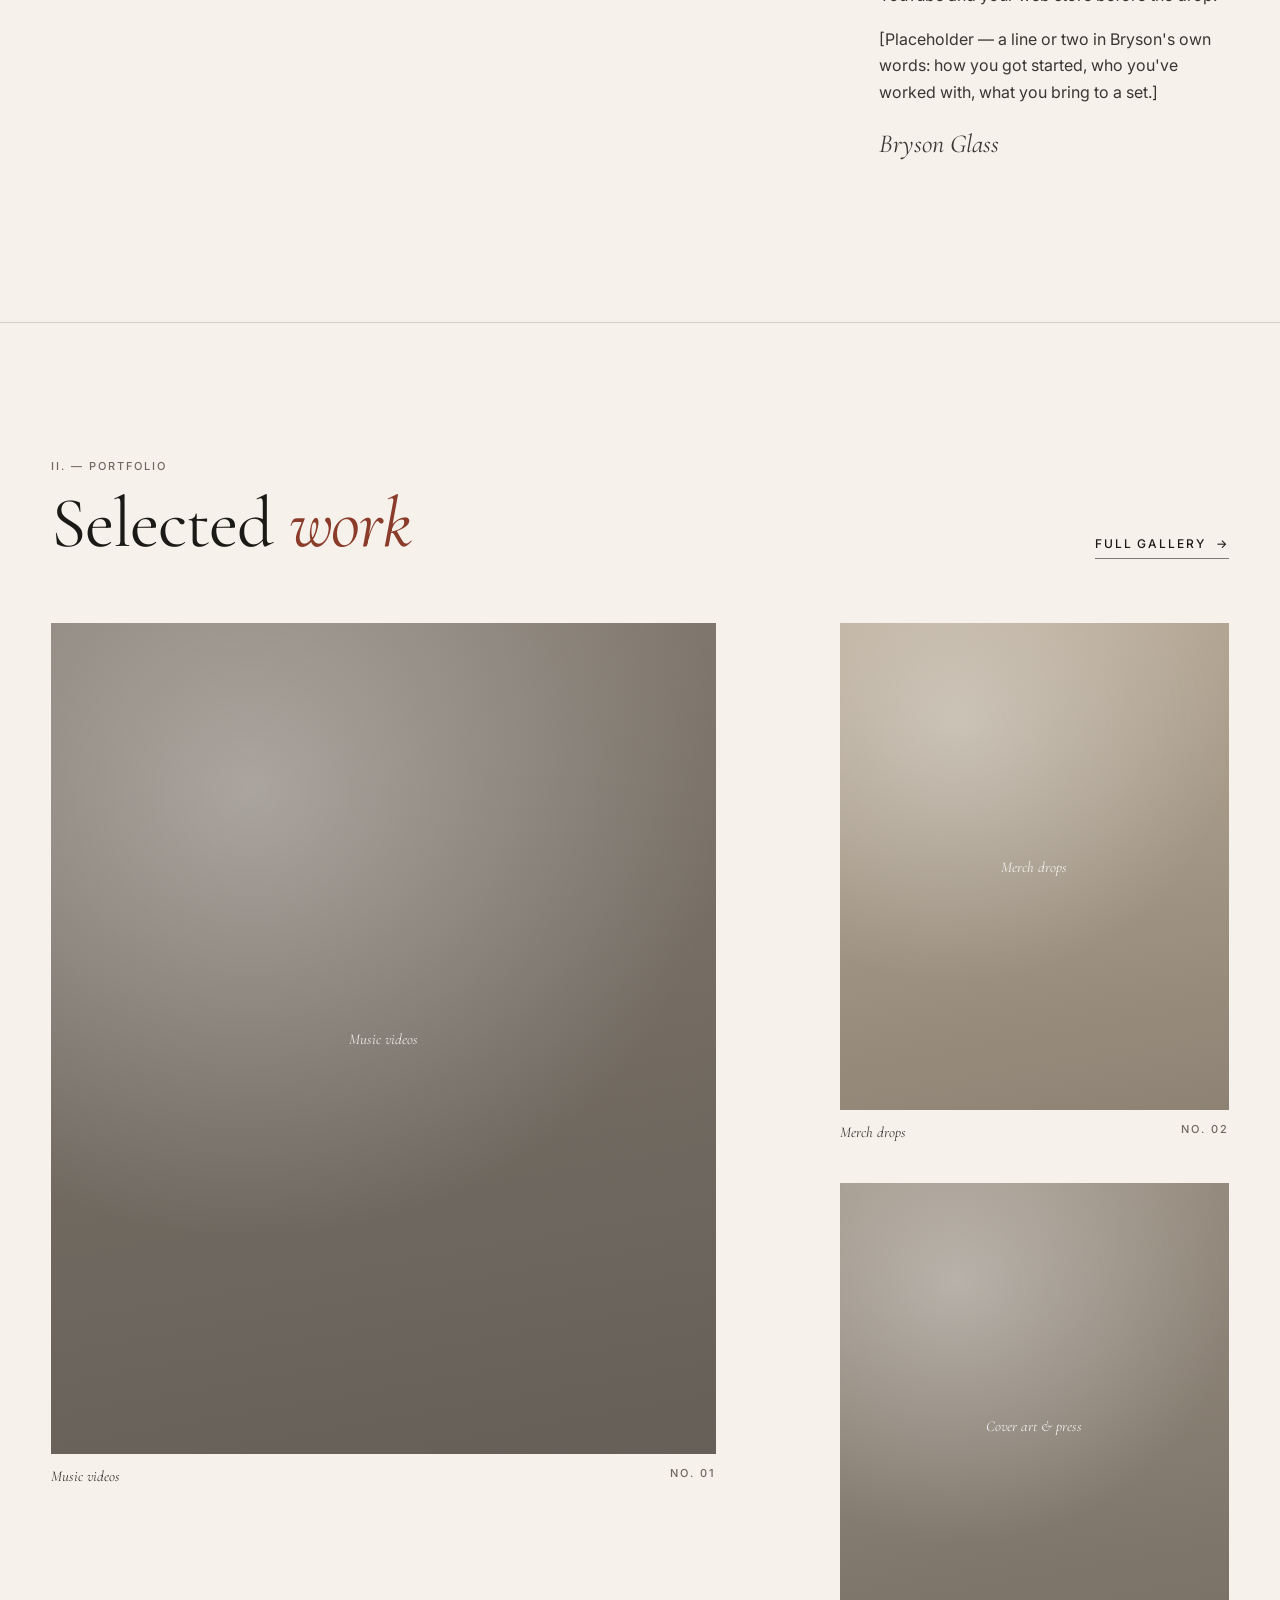
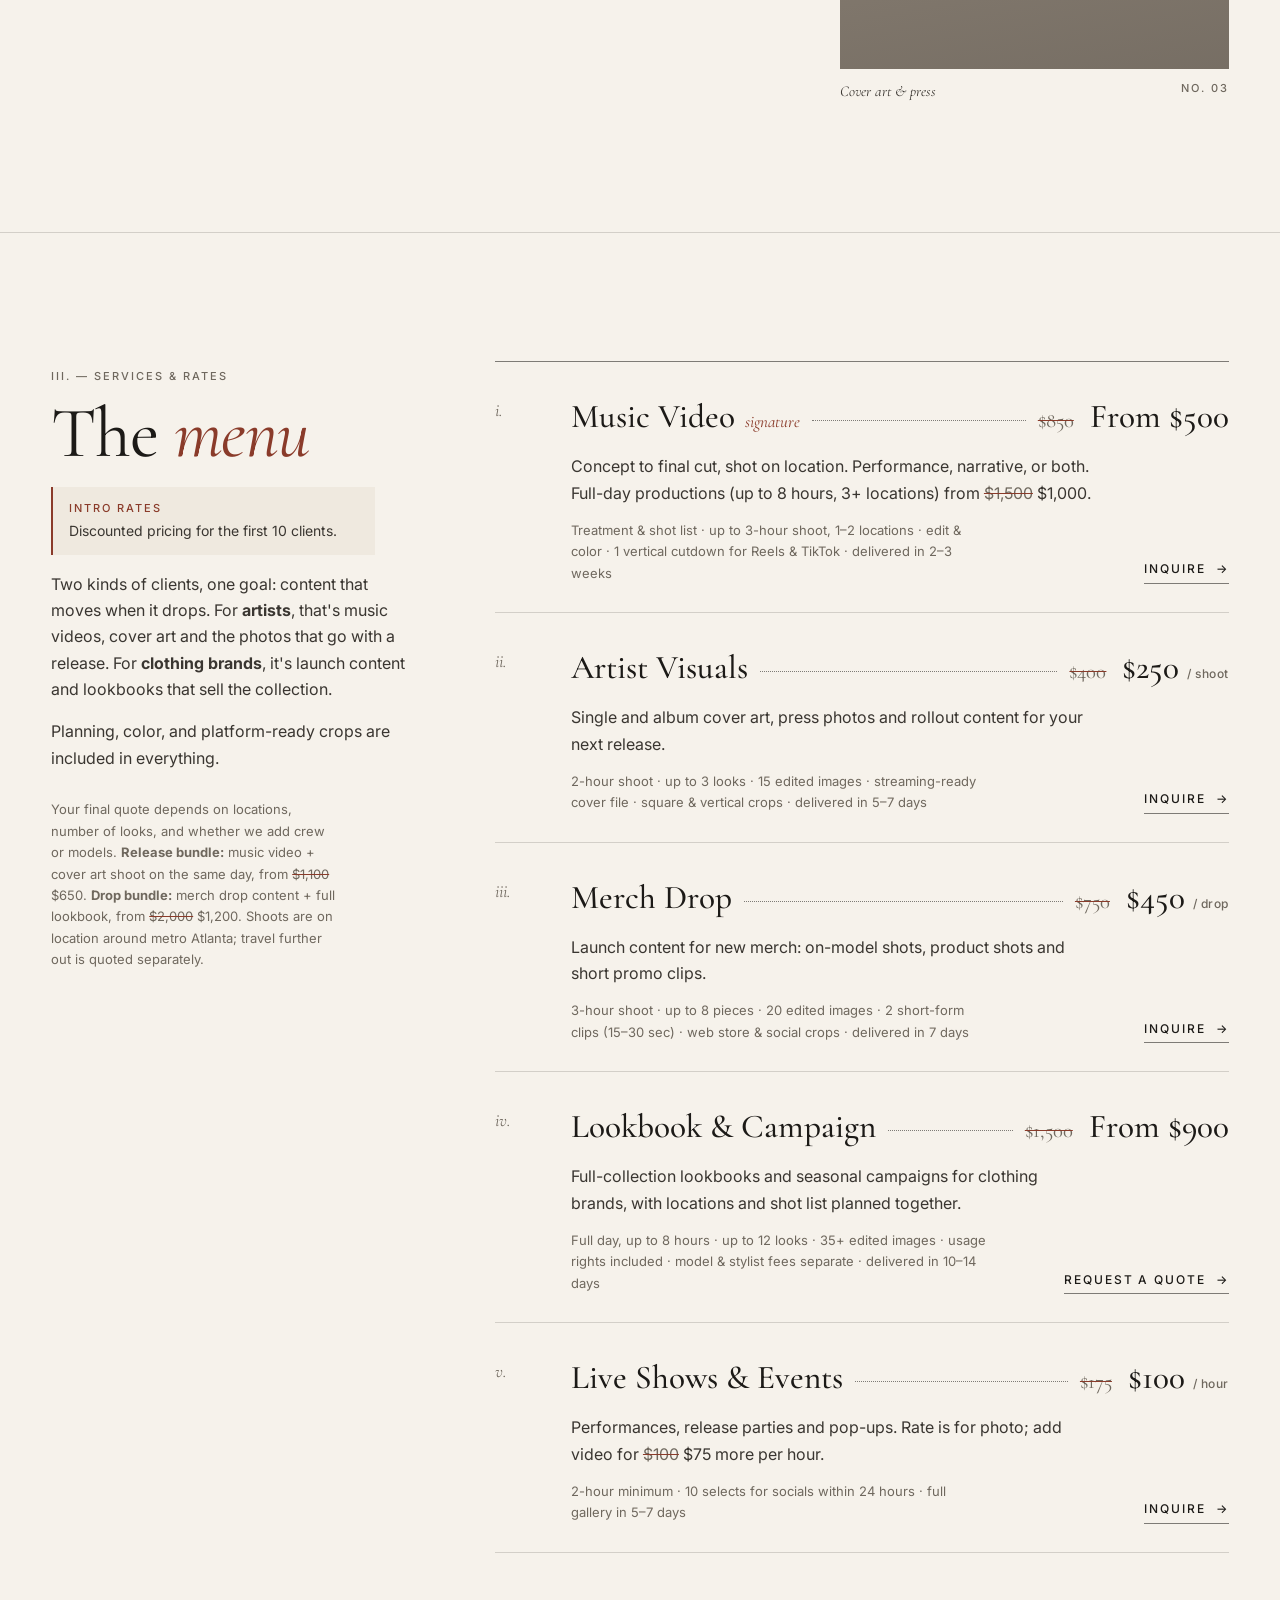
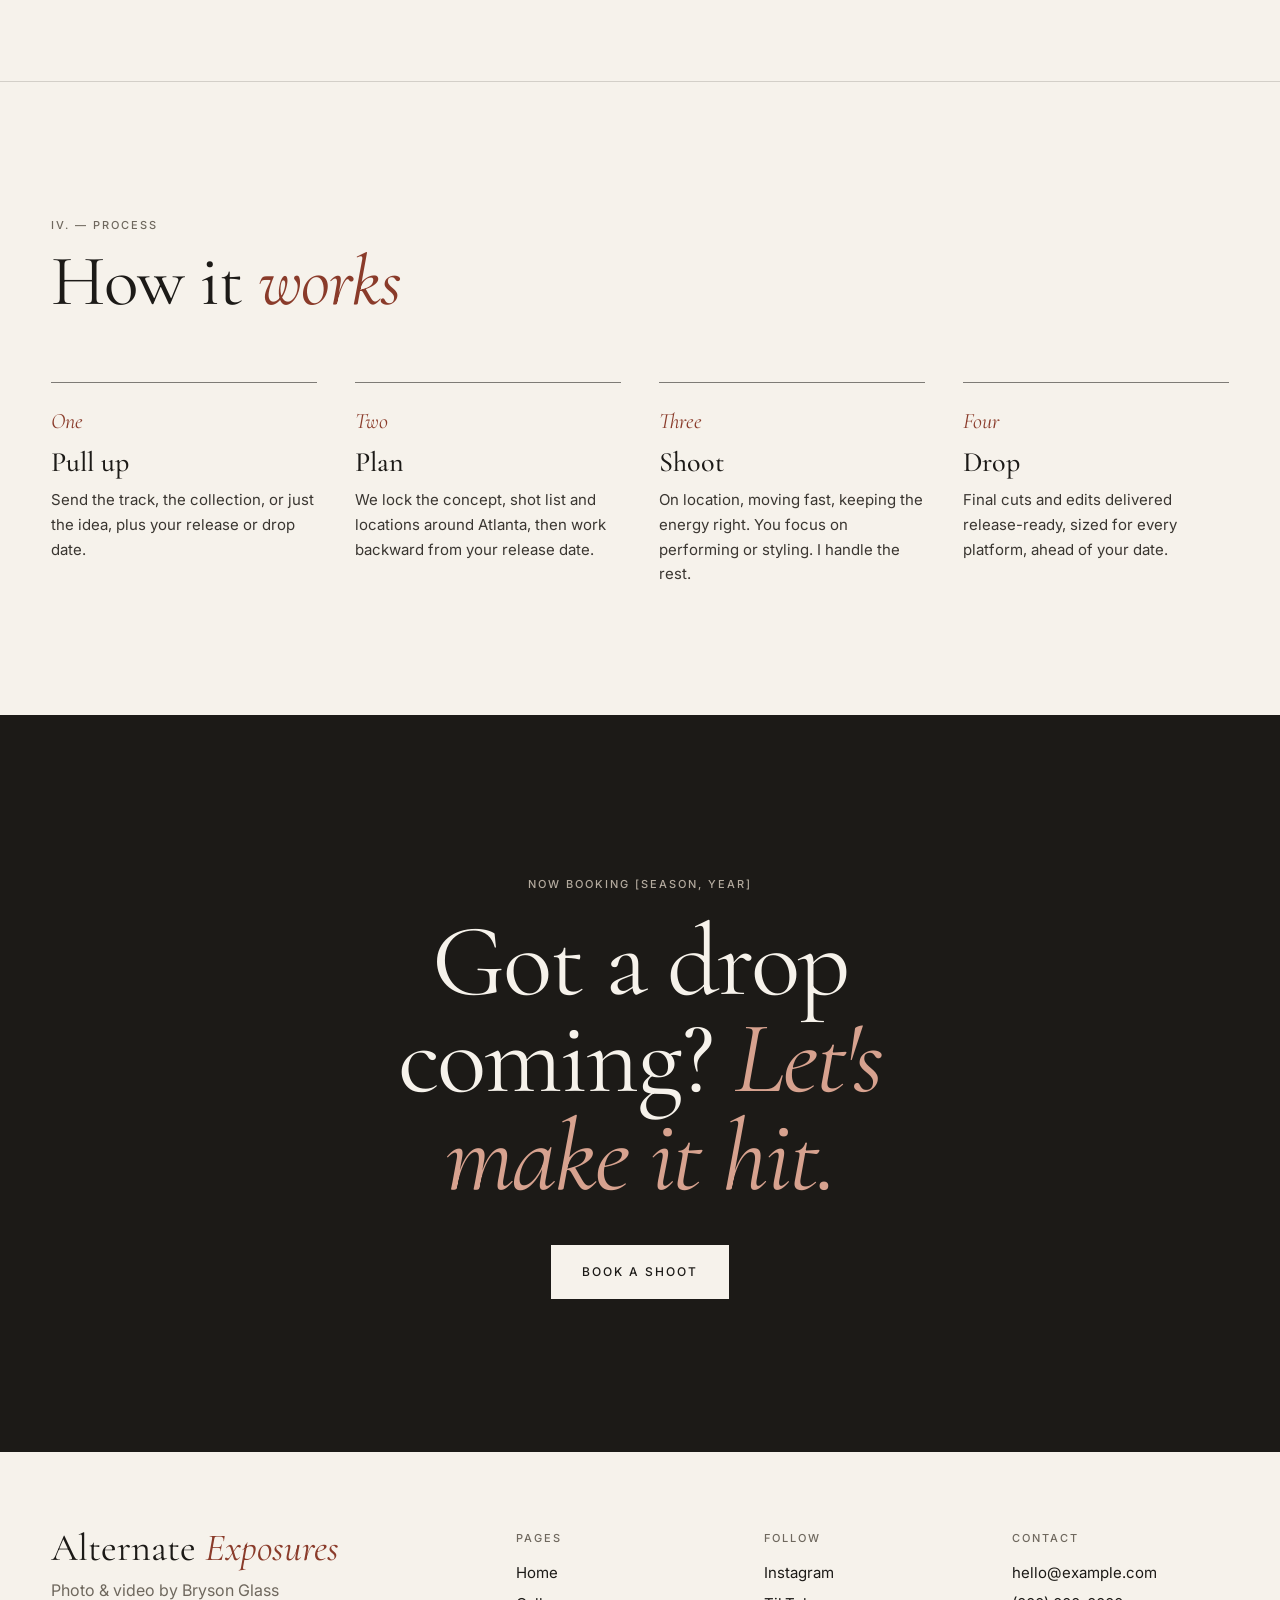
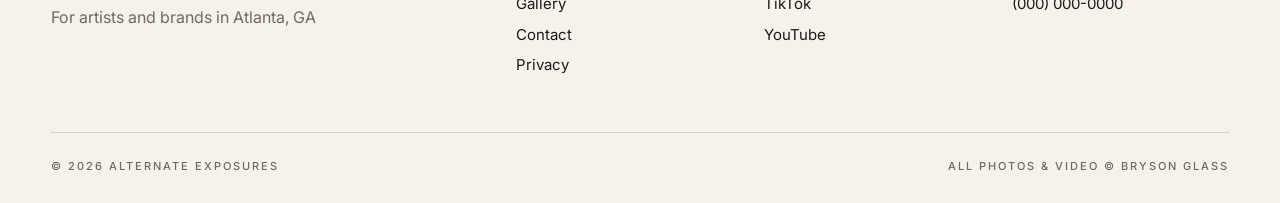
==== commit 1283f296: "Pre-launch polish: contrast, 404, icons, link previews, privacy, SEO - Darken --muted to #6f685e (4." ====
--- a/index.html
+++ b/index.html
@@ -5,10 +5,128 @@
   <meta name="viewport" content="width=device-width, initial-scale=1.0">
   <title>Alternate Exposures — Atlanta Music Video &amp; Brand Content by Bryson Glass</title>
   <meta name="description" content="Music videos, cover art and press shots for Atlanta artists. Merch drop content, lookbooks and campaigns for Atlanta clothing brands. Photo and video by Bryson Glass.">
+  <link rel="canonical" href="https://alternateexposures.com/">
+  <link rel="icon" href="favicon.svg" type="image/svg+xml">
+  <link rel="apple-touch-icon" href="images/apple-touch-icon.png">
+
+  <!-- Link previews (Instagram DMs, iMessage, X, Facebook) -->
+  <meta property="og:type" content="website">
+  <meta property="og:site_name" content="Alternate Exposures">
+  <meta property="og:title" content="Alternate Exposures — Music Video &amp; Brand Content, Atlanta">
+  <meta property="og:description" content="Music videos, cover art and press shots for Atlanta artists. Merch drop content, lookbooks and campaigns for Atlanta clothing brands. Photo and video by Bryson Glass.">
+  <meta property="og:url" content="https://alternateexposures.com/">
+  <meta property="og:image" content="https://alternateexposures.com/images/share-card.png">
+  <meta property="og:image:width" content="1200">
+  <meta property="og:image:height" content="630">
+  <meta property="og:image:alt" content="Alternate Exposures — photo and video, Atlanta">
+  <meta name="twitter:card" content="summary_large_image">
+
   <link rel="preconnect" href="https://fonts.googleapis.com">
   <link rel="preconnect" href="https://fonts.gstatic.com" crossorigin>
   <link href="https://fonts.googleapis.com/css2?family=Cormorant+Garamond:ital,wght@0,400;0,500;0,600;1,400;1,500&family=Inter:wght@300;400;500&display=swap" rel="stylesheet">
   <link rel="stylesheet" href="css/styles.css">
+  <script type="application/ld+json">
+{
+  "@context": "https://schema.org",
+  "@type": "ProfessionalService",
+  "@id": "https://alternateexposures.com/#business",
+  "name": "Alternate Exposures",
+  "alternateName": "Alternate Exposures Photo & Video",
+  "description": "Music videos, cover art and press photos for artists, plus merch drop content, lookbooks and campaigns for clothing brands. Shot on location around Atlanta by Bryson Glass.",
+  "url": "https://alternateexposures.com/",
+  "image": "https://alternateexposures.com/images/share-card.png",
+  "logo": "https://alternateexposures.com/images/apple-touch-icon.png",
+  "priceRange": "$$",
+  "currenciesAccepted": "USD",
+  "founder": {
+    "@type": "Person",
+    "name": "Bryson Glass",
+    "jobTitle": "Photographer and videographer"
+  },
+  "sameAs": [
+    "https://www.instagram.com/alternateexposures/"
+  ],
+  "address": {
+    "@type": "PostalAddress",
+    "addressLocality": "Atlanta",
+    "addressRegion": "GA",
+    "addressCountry": "US"
+  },
+  "areaServed": [
+    {
+      "@type": "City",
+      "name": "Atlanta"
+    },
+    {
+      "@type": "AdministrativeArea",
+      "name": "Metro Atlanta, Georgia"
+    }
+  ],
+  "knowsAbout": [
+    "Music video production",
+    "Album and single cover art",
+    "Press photography",
+    "Merch and apparel photography",
+    "Lookbook and campaign photography",
+    "Live show and event coverage"
+  ],
+  "makesOffer": [
+    {
+      "@type": "Offer",
+      "name": "Music video",
+      "description": "Concept to final cut, shot on location. Up to a 3-hour shoot, 1-2 locations, edit and color, 1 vertical cutdown.",
+      "priceSpecification": {
+        "@type": "PriceSpecification",
+        "price": "500",
+        "priceCurrency": "USD",
+        "minPrice": "500"
+      }
+    },
+    {
+      "@type": "Offer",
+      "name": "Artist visuals",
+      "description": "Single and album cover art, press photos and rollout content. 2-hour shoot, 15 edited images.",
+      "priceSpecification": {
+        "@type": "PriceSpecification",
+        "price": "250",
+        "priceCurrency": "USD"
+      }
+    },
+    {
+      "@type": "Offer",
+      "name": "Merch drop content",
+      "description": "On-model shots, product shots and short promo clips for a new drop. 3-hour shoot, 20 edited images, 2 clips.",
+      "priceSpecification": {
+        "@type": "PriceSpecification",
+        "price": "450",
+        "priceCurrency": "USD"
+      }
+    },
+    {
+      "@type": "Offer",
+      "name": "Lookbook and campaign",
+      "description": "Full-day lookbook or seasonal campaign for clothing brands. Up to 12 looks, 35+ edited images.",
+      "priceSpecification": {
+        "@type": "PriceSpecification",
+        "price": "900",
+        "priceCurrency": "USD",
+        "minPrice": "900"
+      }
+    },
+    {
+      "@type": "Offer",
+      "name": "Live shows and events",
+      "description": "Performances, release parties and pop-ups, photo and video. 2-hour minimum.",
+      "priceSpecification": {
+        "@type": "UnitPriceSpecification",
+        "price": "100",
+        "priceCurrency": "USD",
+        "unitText": "hour"
+      }
+    }
+  ]
+}
+  </script>
 </head>
 <body>
   <a class="skip-link" href="#main">Skip to content</a>
@@ -75,20 +193,20 @@
           <a class="link" href="gallery.html">Full gallery <span aria-hidden="true">→</span></a>
         </div>
         <div class="spread">
-          <a class="lead" href="gallery.html#musicvideo">
+          <a class="lead" href="gallery.html#musicvideo" data-work-slot>
             <figure class="fig">
               <div class="ph t5" role="img" aria-label="Music video placeholder" data-label="Music videos"></div>
               <figcaption><em>Music videos</em><span class="eyebrow">No. 01</span></figcaption>
             </figure>
           </a>
           <div class="stack">
-            <a href="gallery.html#merch">
+            <a href="gallery.html#merch" data-work-slot>
               <figure class="fig">
                 <div class="ph t2" role="img" aria-label="Merch drop placeholder" data-label="Merch drops"></div>
                 <figcaption><em>Merch drops</em><span class="eyebrow">No. 02</span></figcaption>
               </figure>
             </a>
-            <a href="gallery.html#artist">
+            <a href="gallery.html#artist" data-work-slot>
               <figure class="fig">
                 <div class="ph t3" role="img" aria-label="Cover art and press photo placeholder" data-label="Cover art &amp; press"></div>
                 <figcaption><em>Cover art &amp; press</em><span class="eyebrow">No. 03</span></figcaption>
@@ -207,6 +325,7 @@
             <li><a href="index.html">Home</a></li>
             <li><a href="gallery.html">Gallery</a></li>
             <li><a href="contact.html">Contact</a></li>
+            <li><a href="privacy.html">Privacy</a></li>
           </ul>
         </div>
         <div>
--- a/css/styles.css
+++ b/css/styles.css
@@ -9,7 +9,7 @@
   --paper-2: #efe9df;
   --ink: #1c1a17;
   --ink-2: #3a3631;
-  --muted: #7a736a;
+  --muted: #6f685e;
   --accent: #8a3b2a;
   --rule: rgba(28, 26, 23, 0.16);
   --rule-strong: rgba(28, 26, 23, 0.55);
@@ -803,21 +803,6 @@
   * { transition: none !important; }
 }
 
-/* Video tiles in the gallery: small play badge on the thumbnail */
-.g-item[data-video] .ph::before {
-  content: "▶  Video";
-  position: absolute;
-  top: 12px;
-  left: 12px;
-  padding: 5px 10px;
-  background: rgba(28, 26, 23, 0.72);
-  color: var(--paper);
-  font-family: var(--sans);
-  font-size: 10px;
-  font-weight: 500;
-  letter-spacing: 0.16em;
-  text-transform: uppercase;
-}
 .lb-stage iframe { flex: none; border: 0; background: var(--ink); }
 
 /* Intro pricing: regular price struck through beside the intro rate */
@@ -839,3 +824,35 @@
   font-size: 14px;
 }
 .intro-flag .eyebrow { display: block; margin-bottom: 2px; color: var(--accent); }
+
+/* Gallery tiles loaded from data/gallery.json */
+.g-frame { position: relative; display: block; overflow: hidden; background: var(--paper-2); }
+.g-frame img { width: 100%; height: auto; transition: filter 0.4s ease, transform 0.6s ease; }
+.g-item:hover .g-frame img { filter: brightness(0.92); transform: scale(1.015); }
+.g-item[data-video] .g-frame::before {
+  content: "▶  Video";
+  position: absolute;
+  z-index: 1;
+  top: 12px;
+  left: 12px;
+  padding: 5px 10px;
+  background: rgba(28, 26, 23, 0.72);
+  color: var(--paper);
+  font-family: var(--sans);
+  font-size: 10px;
+  font-weight: 500;
+  letter-spacing: 0.16em;
+  text-transform: uppercase;
+}
+
+.gallery-empty {
+  padding: clamp(40px, 8vw, 100px) 0 clamp(64px, 10vw, 140px);
+  text-align: center;
+}
+.gallery-empty[hidden] { display: none; }
+.gallery-empty .serif { margin: 0 0 6px; font-size: clamp(28px, 3vw, 40px); }
+.gallery-empty .muted { margin: 0 0 24px; }
+
+/* Home "Selected work" tiles once real images are added */
+.ph.has-img { background-size: cover; background-position: center; }
+.ph.has-img::after { content: none; }
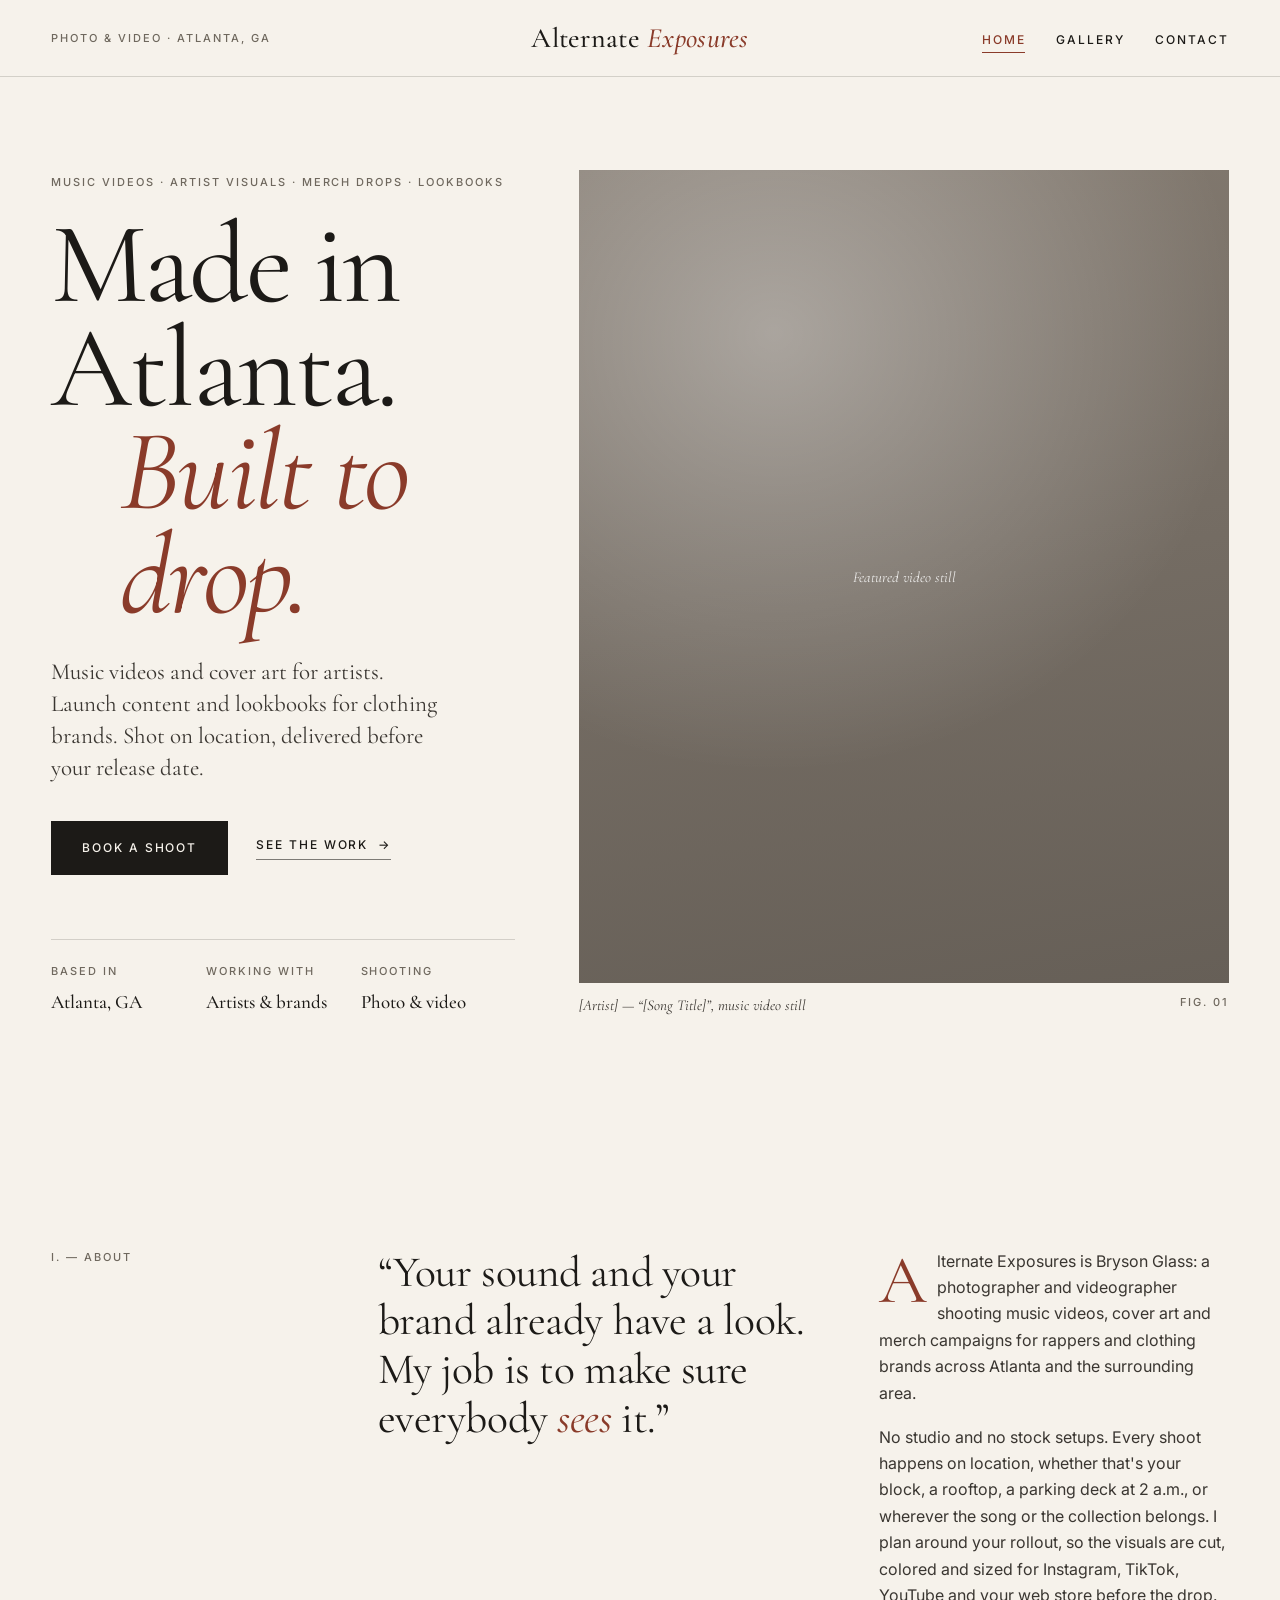
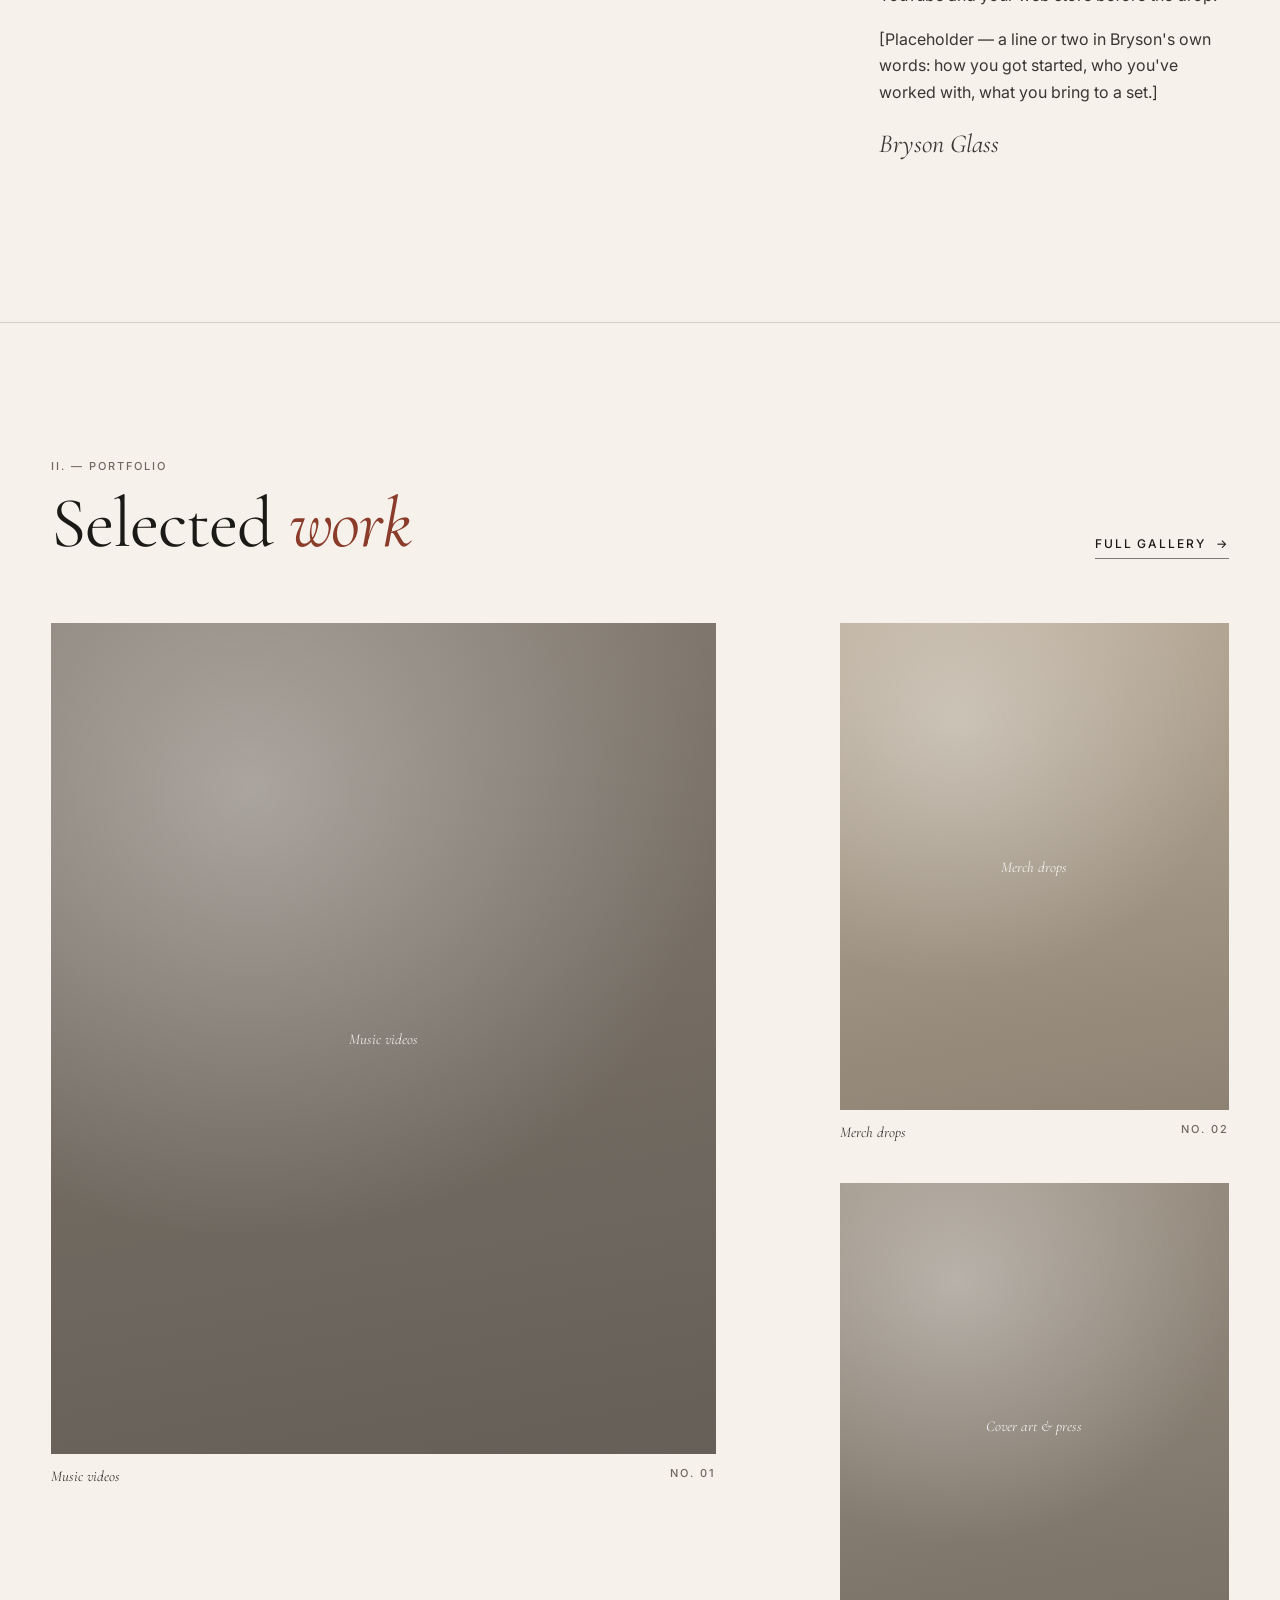
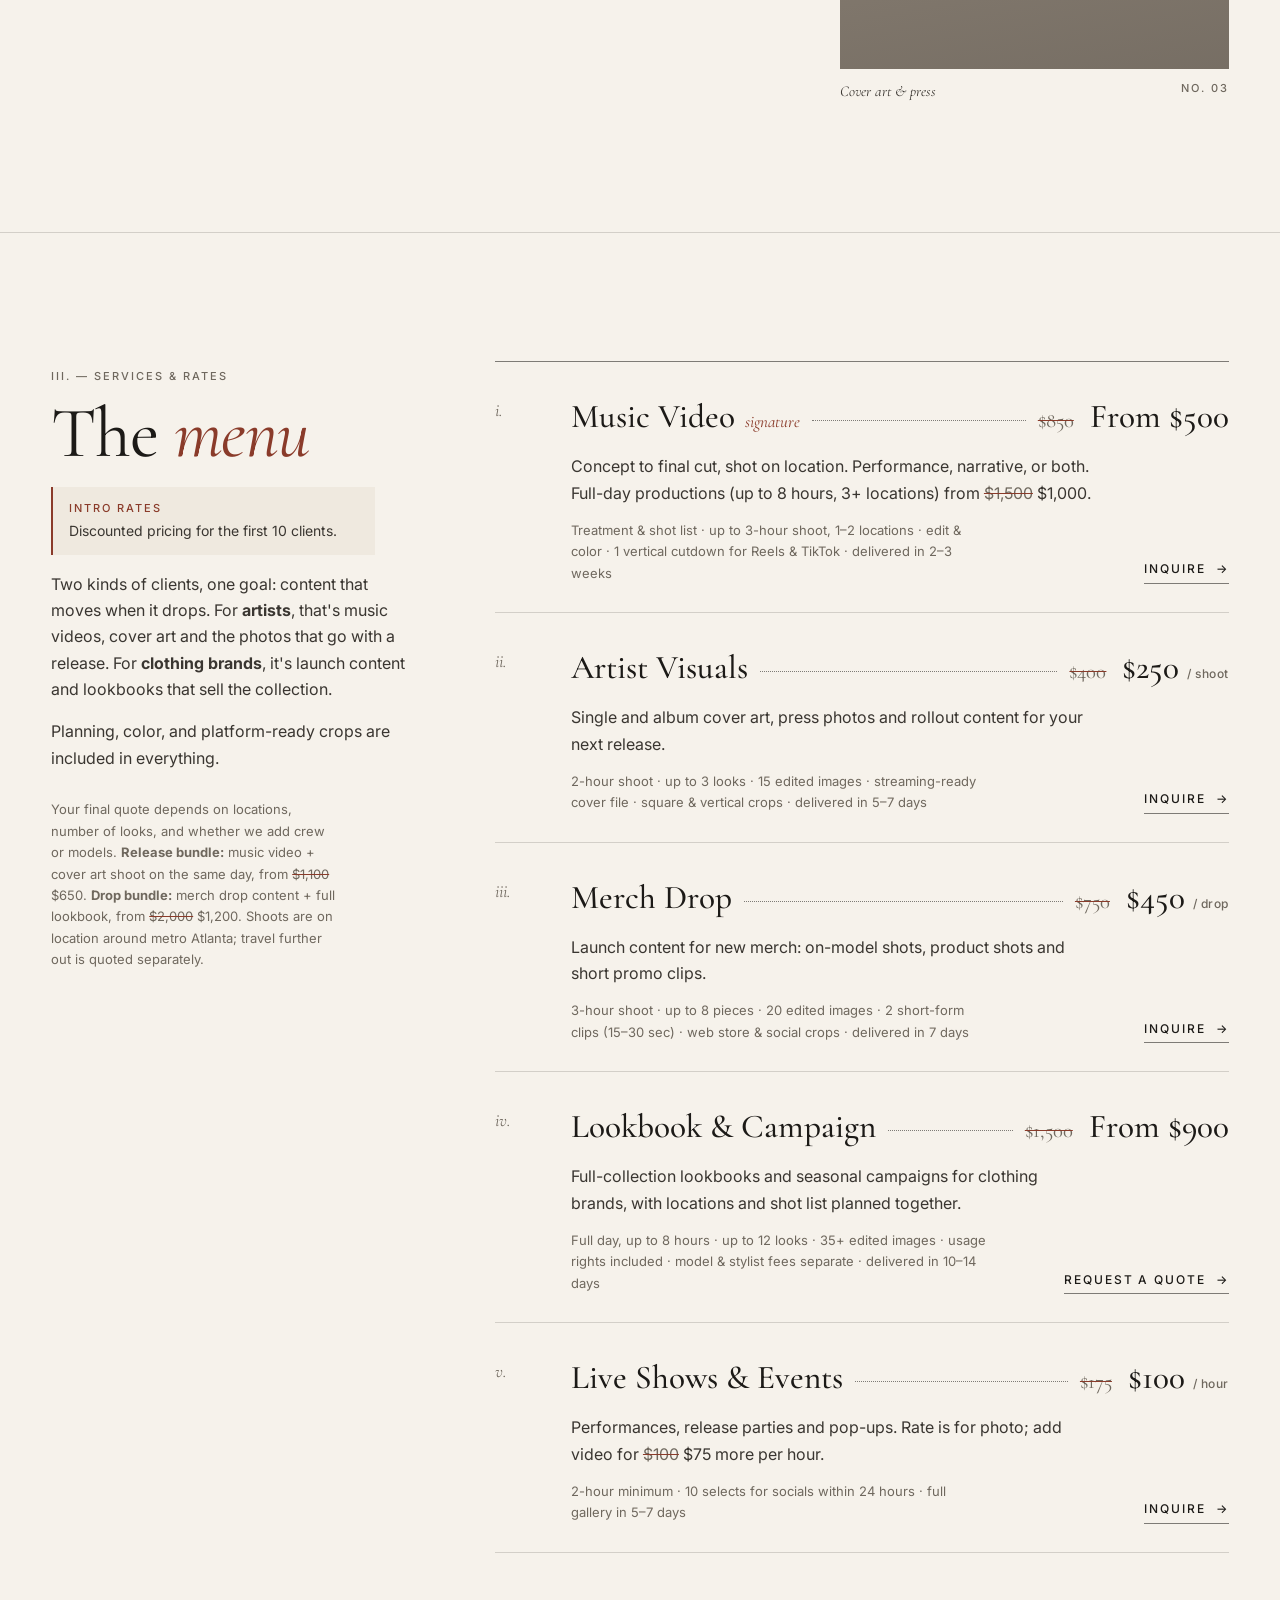
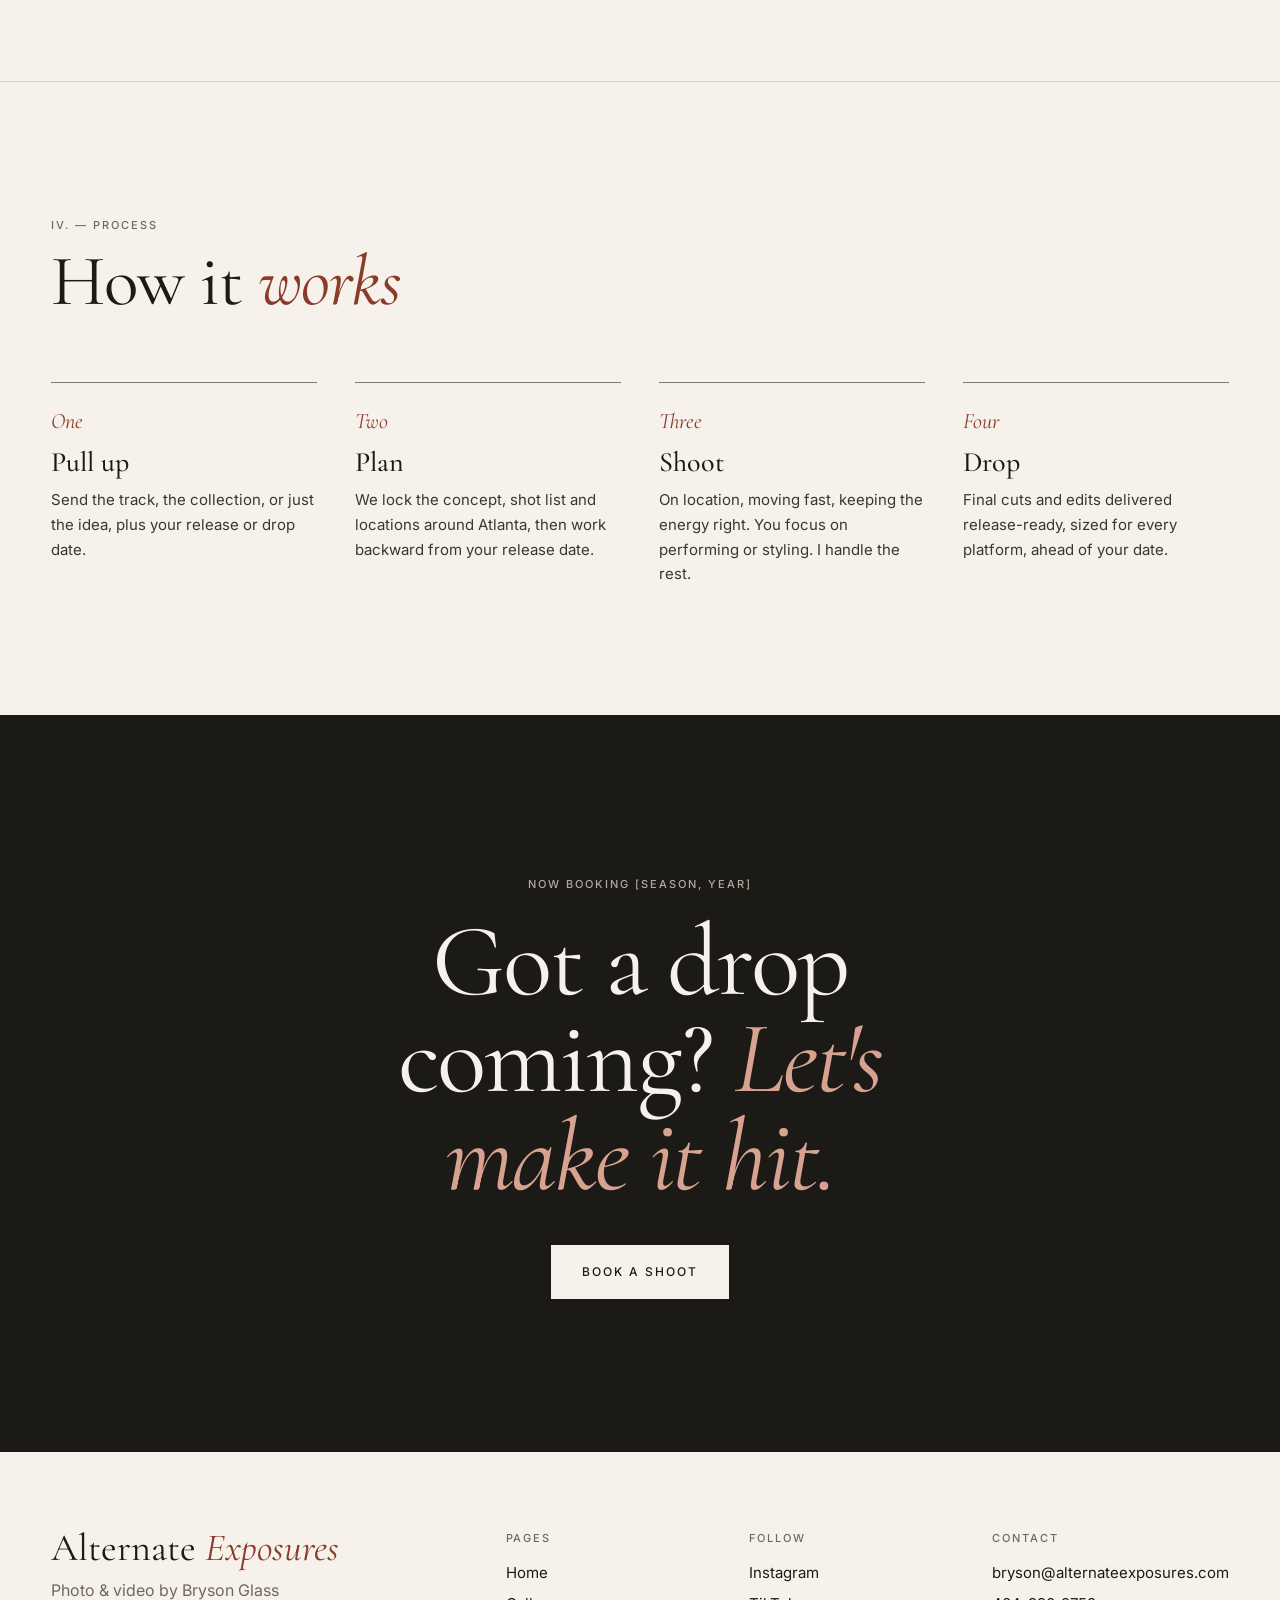
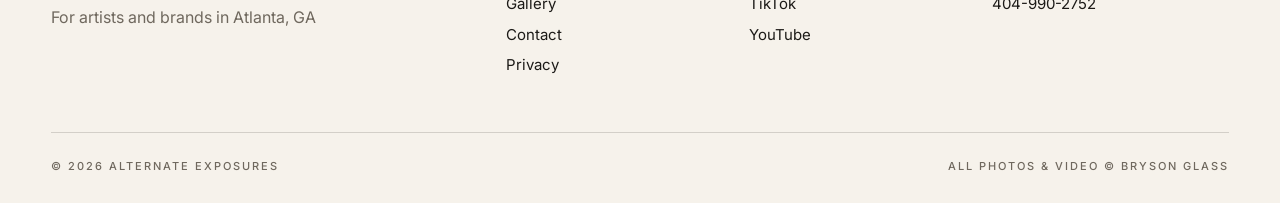
==== commit 47454234: "Add real contact details, YouTube link and 24-hour reply time Also restores the contact-form script " ====
--- a/index.html
+++ b/index.html
@@ -44,7 +44,8 @@
     "jobTitle": "Photographer and videographer"
   },
   "sameAs": [
-    "https://www.instagram.com/alternateexposures/"
+    "https://www.instagram.com/alternateexposures/",
+    "https://www.youtube.com/@alternateexposures"
   ],
   "address": {
     "@type": "PostalAddress",
@@ -124,7 +125,9 @@
         "unitText": "hour"
       }
     }
-  ]
+  ],
+  "email": "bryson@alternateexposures.com",
+  "telephone": "+1-404-990-2752"
 }
   </script>
 </head>
@@ -333,14 +336,14 @@
           <ul>
             <li><a href="https://www.instagram.com/alternateexposures/" target="_blank" rel="noopener">Instagram</a></li>
             <li><a href="#">TikTok</a></li>
-            <li><a href="#">YouTube</a></li>
+            <li><a href="https://www.youtube.com/@alternateexposures" target="_blank" rel="noopener">YouTube</a></li>
           </ul>
         </div>
         <div>
           <h4 class="eyebrow">Contact</h4>
           <ul>
-            <li><a href="mailto:hello@example.com">hello@example.com</a></li>
-            <li><a href="tel:+10000000000">(000) 000-0000</a></li>
+            <li><a href="mailto:bryson@alternateexposures.com">bryson@alternateexposures.com</a></li>
+            <li><a href="tel:+14049902752">404-990-2752</a></li>
           </ul>
         </div>
       </div>
--- a/css/styles.css
+++ b/css/styles.css
@@ -583,7 +583,7 @@
 }
 
 /* --------------------------------------------------------------------------
-   Gallery
+   Gallery: list of projects
    -------------------------------------------------------------------------- */
 .filters {
   display: flex;
@@ -592,7 +592,7 @@
   align-items: baseline;
   gap: 8px clamp(18px, 3vw, 36px);
   padding: 20px 0;
-  margin-bottom: clamp(32px, 5vw, 56px);
+  margin-bottom: clamp(24px, 4vw, 40px);
   border-top: 1px solid var(--rule);
   border-bottom: 1px solid var(--rule);
 }
@@ -611,18 +611,81 @@
 .filter-btn[aria-pressed="true"] { color: var(--ink); font-style: italic; border-color: var(--accent); }
 .filters .count { flex-basis: 100%; text-align: center; margin-top: 4px; }
 
-.gallery {
+.projects { border-top: 1px solid var(--rule-strong); }
+
+.project { border-bottom: 1px solid var(--rule); scroll-margin-top: 90px; }
+.project[hidden] { display: none; }
+
+.project-head {
+  display: grid;
+  grid-template-columns: clamp(120px, 16vw, 200px) 1fr auto;
+  align-items: center;
+  gap: clamp(16px, 3vw, 36px);
+  width: 100%;
+  padding: clamp(16px, 2vw, 24px) 0;
+  border: 0;
+  background: none;
+  text-align: left;
+  cursor: pointer;
+  transition: opacity 0.2s;
+}
+.project-head:hover { opacity: 0.72; }
+
+.project-cover { display: block; overflow: hidden; background: var(--paper-2); }
+.project-cover img {
+  width: 100%;
+  aspect-ratio: 3 / 2;
+  object-fit: cover;
+  transition: transform 0.6s ease;
+}
+.project-head:hover .project-cover img { transform: scale(1.03); }
+
+.project-meta { display: flex; flex-direction: column; gap: 4px; min-width: 0; }
+.project-name {
+  font-family: var(--serif);
+  font-size: clamp(24px, 3vw, 38px);
+  line-height: 1.05;
+  letter-spacing: -0.01em;
+}
+.project.open .project-name { color: var(--accent); }
+.project-client { font-size: 15px; color: var(--ink-2); }
+.project-count { color: var(--muted); }
+
+.project-toggle { display: flex; align-items: center; gap: 10px; white-space: nowrap; color: var(--muted); }
+.project-head:hover .project-toggle { color: var(--accent); }
+
+.project-panel { padding: 4px 0 clamp(32px, 4vw, 48px); }
+.project-panel[hidden] { display: none; }
+
+.project-desc {
+  max-width: 62ch;
+  margin: 0 0 clamp(24px, 3vw, 36px);
+  padding-left: clamp(0px, 16vw + 36px, 236px);
+}
+.project-desc p { margin: 0 0 1em; color: var(--ink-2); }
+.project-desc p:last-child { margin-bottom: 0; }
+
+.project-media {
   columns: 3;
-  column-gap: clamp(20px, 3vw, 40px);
-}
-@media (max-width: 1000px) { .gallery { columns: 2; } }
-@media (max-width: 560px) { .gallery { columns: 1; } }
-
+  column-gap: clamp(14px, 2vw, 24px);
+}
+@media (max-width: 1000px) { .project-media { columns: 2; } }
+@media (max-width: 560px) { .project-media { columns: 1; } }
+
+.project-link { margin-top: clamp(20px, 3vw, 32px); }
+
+@media (max-width: 720px) {
+  .project-head { grid-template-columns: 96px 1fr; gap: 16px; }
+  .project-toggle { grid-column: 2; margin-top: 2px; }
+  .project-desc { padding-left: 0; }
+}
+
+/* Photo / video tiles inside a project */
 .g-item {
   break-inside: avoid;
   display: block;
   width: 100%;
-  margin: 0 0 clamp(28px, 4vw, 48px);
+  margin: 0 0 clamp(14px, 2vw, 24px);
   padding: 0;
   border: 0;
   background: none;
@@ -630,17 +693,32 @@
   cursor: zoom-in;
 }
 .g-item[hidden] { display: none; }
-.g-item .ph { transition: filter 0.4s ease; }
-.g-item:hover .ph { filter: brightness(0.92); }
-.g-item .cap {
-  display: flex;
-  justify-content: space-between;
-  align-items: baseline;
-  gap: 12px;
-  padding-top: 10px;
-}
-.g-item .cap em { font-size: 17px; color: var(--ink-2); }
-.g-item:hover .cap em { color: var(--accent); }
+.g-frame { position: relative; display: block; overflow: hidden; background: var(--paper-2); }
+.g-frame img { width: 100%; height: auto; transition: filter 0.4s ease, transform 0.6s ease; }
+.g-item:hover .g-frame img { filter: brightness(0.92); transform: scale(1.015); }
+.g-item[data-video] .g-frame::before {
+  content: "▶  Play";
+  position: absolute;
+  z-index: 1;
+  top: 12px;
+  left: 12px;
+  padding: 5px 10px;
+  background: rgba(28, 26, 23, 0.72);
+  color: var(--paper);
+  font-family: var(--sans);
+  font-size: 10px;
+  font-weight: 500;
+  letter-spacing: 0.16em;
+  text-transform: uppercase;
+}
+
+.gallery-empty {
+  padding: clamp(40px, 8vw, 100px) 0 clamp(64px, 10vw, 140px);
+  text-align: center;
+}
+.gallery-empty[hidden] { display: none; }
+.gallery-empty .serif { margin: 0 0 6px; font-size: clamp(28px, 3vw, 40px); }
+.gallery-empty .muted { margin: 0 0 24px; }
 
 /* Lightbox */
 .lightbox {
@@ -825,34 +903,6 @@
 }
 .intro-flag .eyebrow { display: block; margin-bottom: 2px; color: var(--accent); }
 
-/* Gallery tiles loaded from data/gallery.json */
-.g-frame { position: relative; display: block; overflow: hidden; background: var(--paper-2); }
-.g-frame img { width: 100%; height: auto; transition: filter 0.4s ease, transform 0.6s ease; }
-.g-item:hover .g-frame img { filter: brightness(0.92); transform: scale(1.015); }
-.g-item[data-video] .g-frame::before {
-  content: "▶  Video";
-  position: absolute;
-  z-index: 1;
-  top: 12px;
-  left: 12px;
-  padding: 5px 10px;
-  background: rgba(28, 26, 23, 0.72);
-  color: var(--paper);
-  font-family: var(--sans);
-  font-size: 10px;
-  font-weight: 500;
-  letter-spacing: 0.16em;
-  text-transform: uppercase;
-}
-
-.gallery-empty {
-  padding: clamp(40px, 8vw, 100px) 0 clamp(64px, 10vw, 140px);
-  text-align: center;
-}
-.gallery-empty[hidden] { display: none; }
-.gallery-empty .serif { margin: 0 0 6px; font-size: clamp(28px, 3vw, 40px); }
-.gallery-empty .muted { margin: 0 0 24px; }
-
 /* Home "Selected work" tiles once real images are added */
 .ph.has-img { background-size: cover; background-position: center; }
 .ph.has-img::after { content: none; }
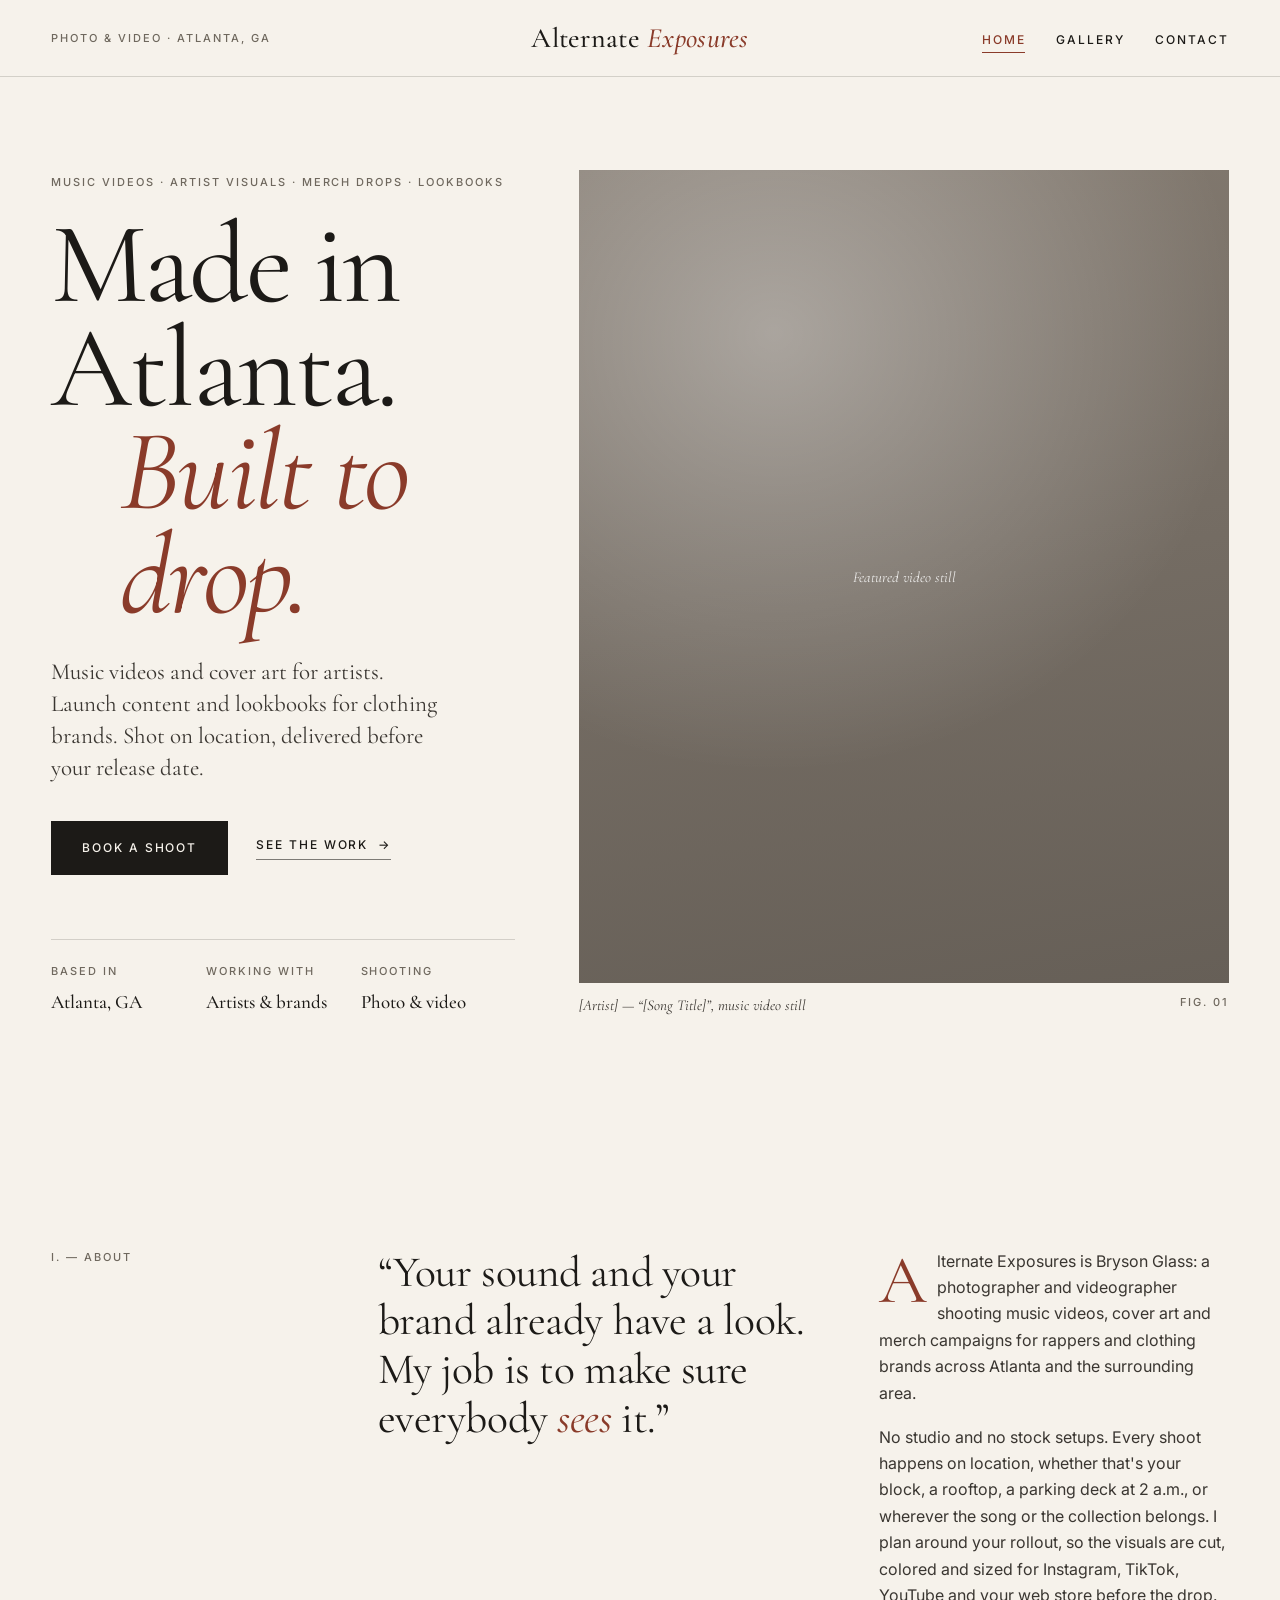
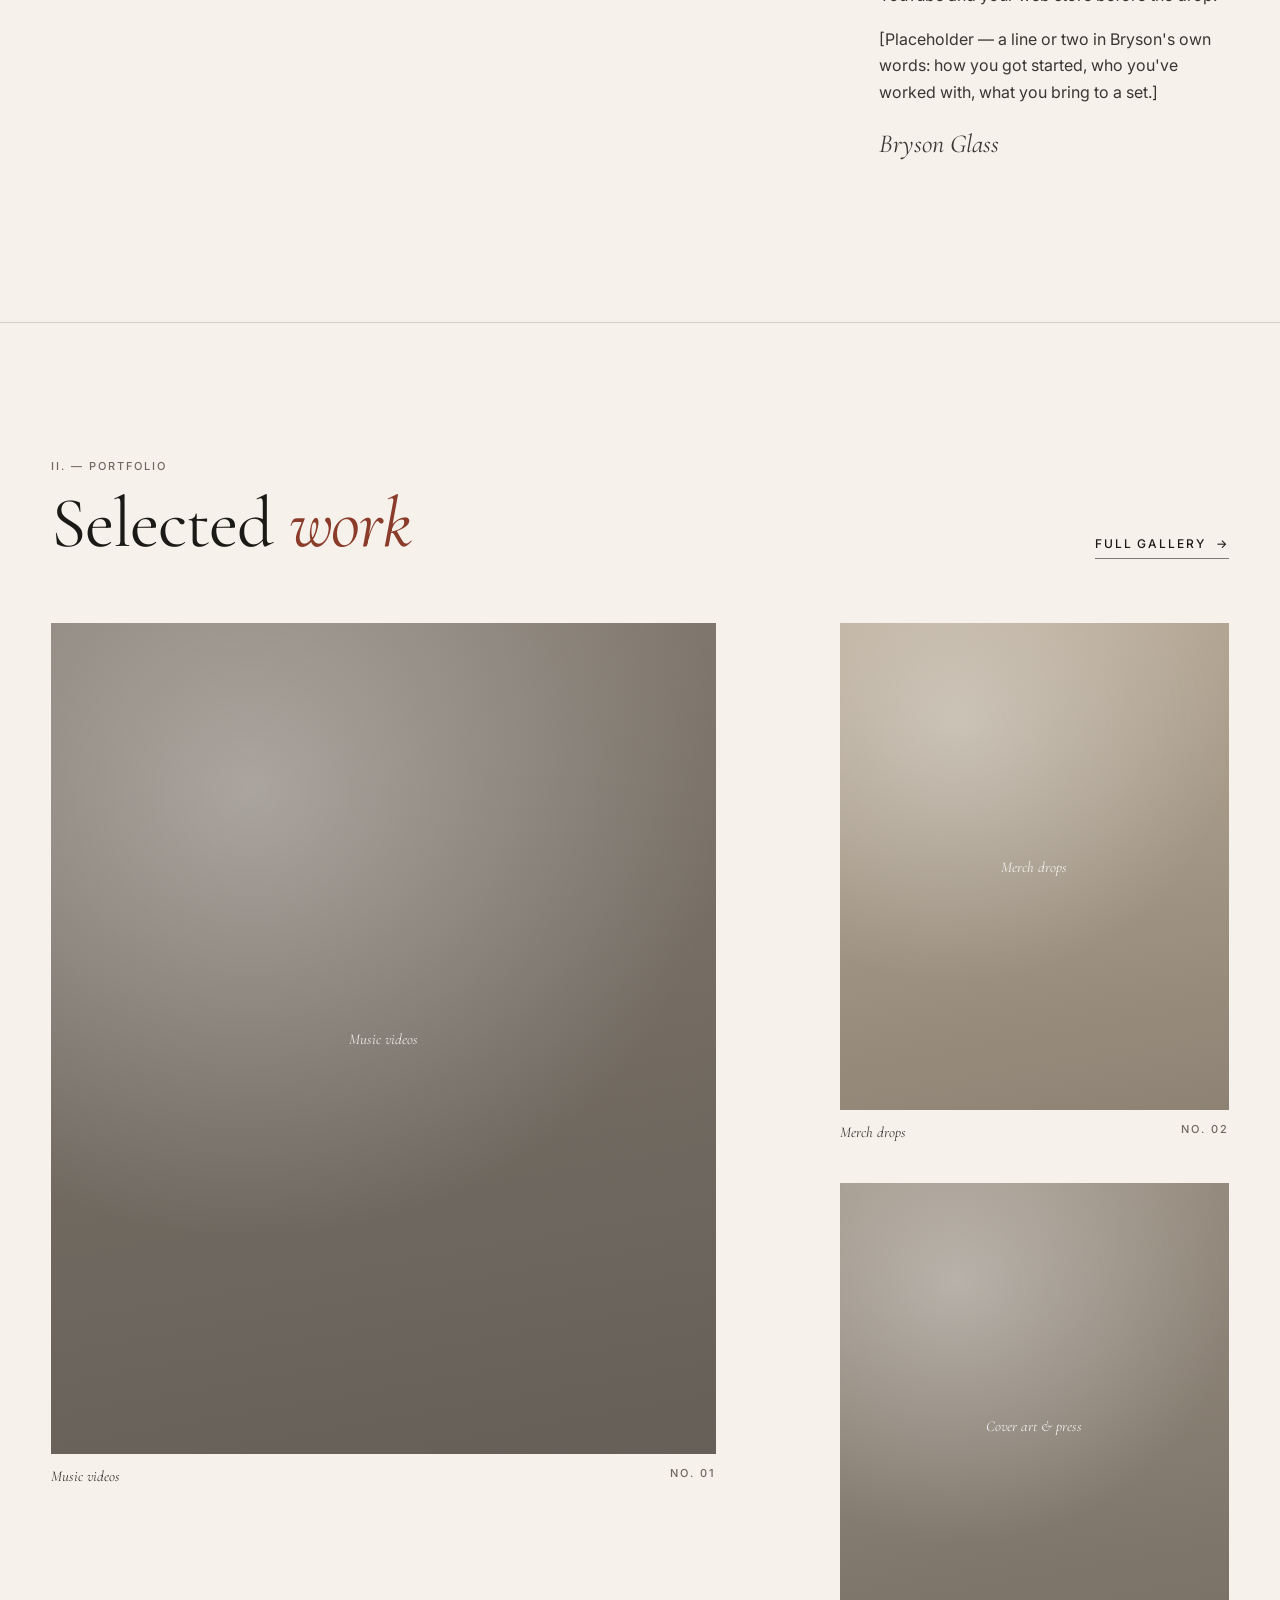
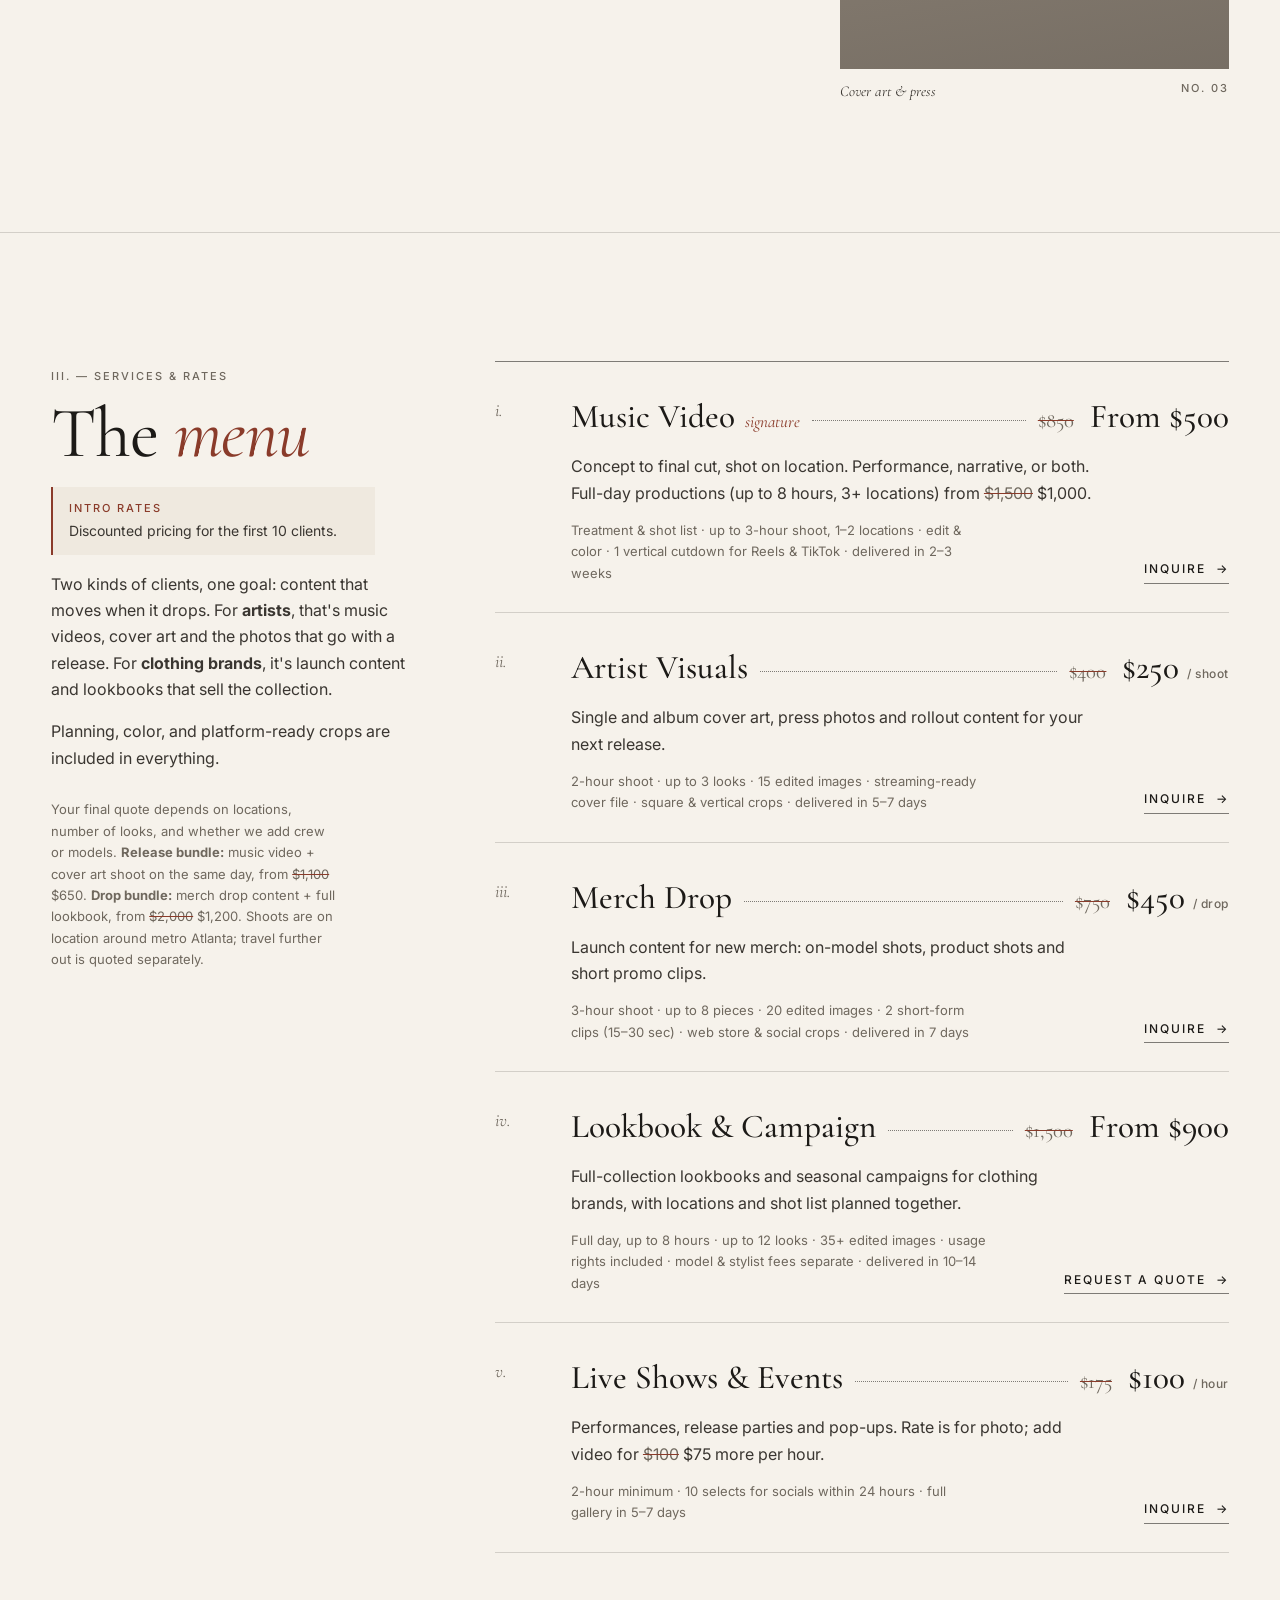
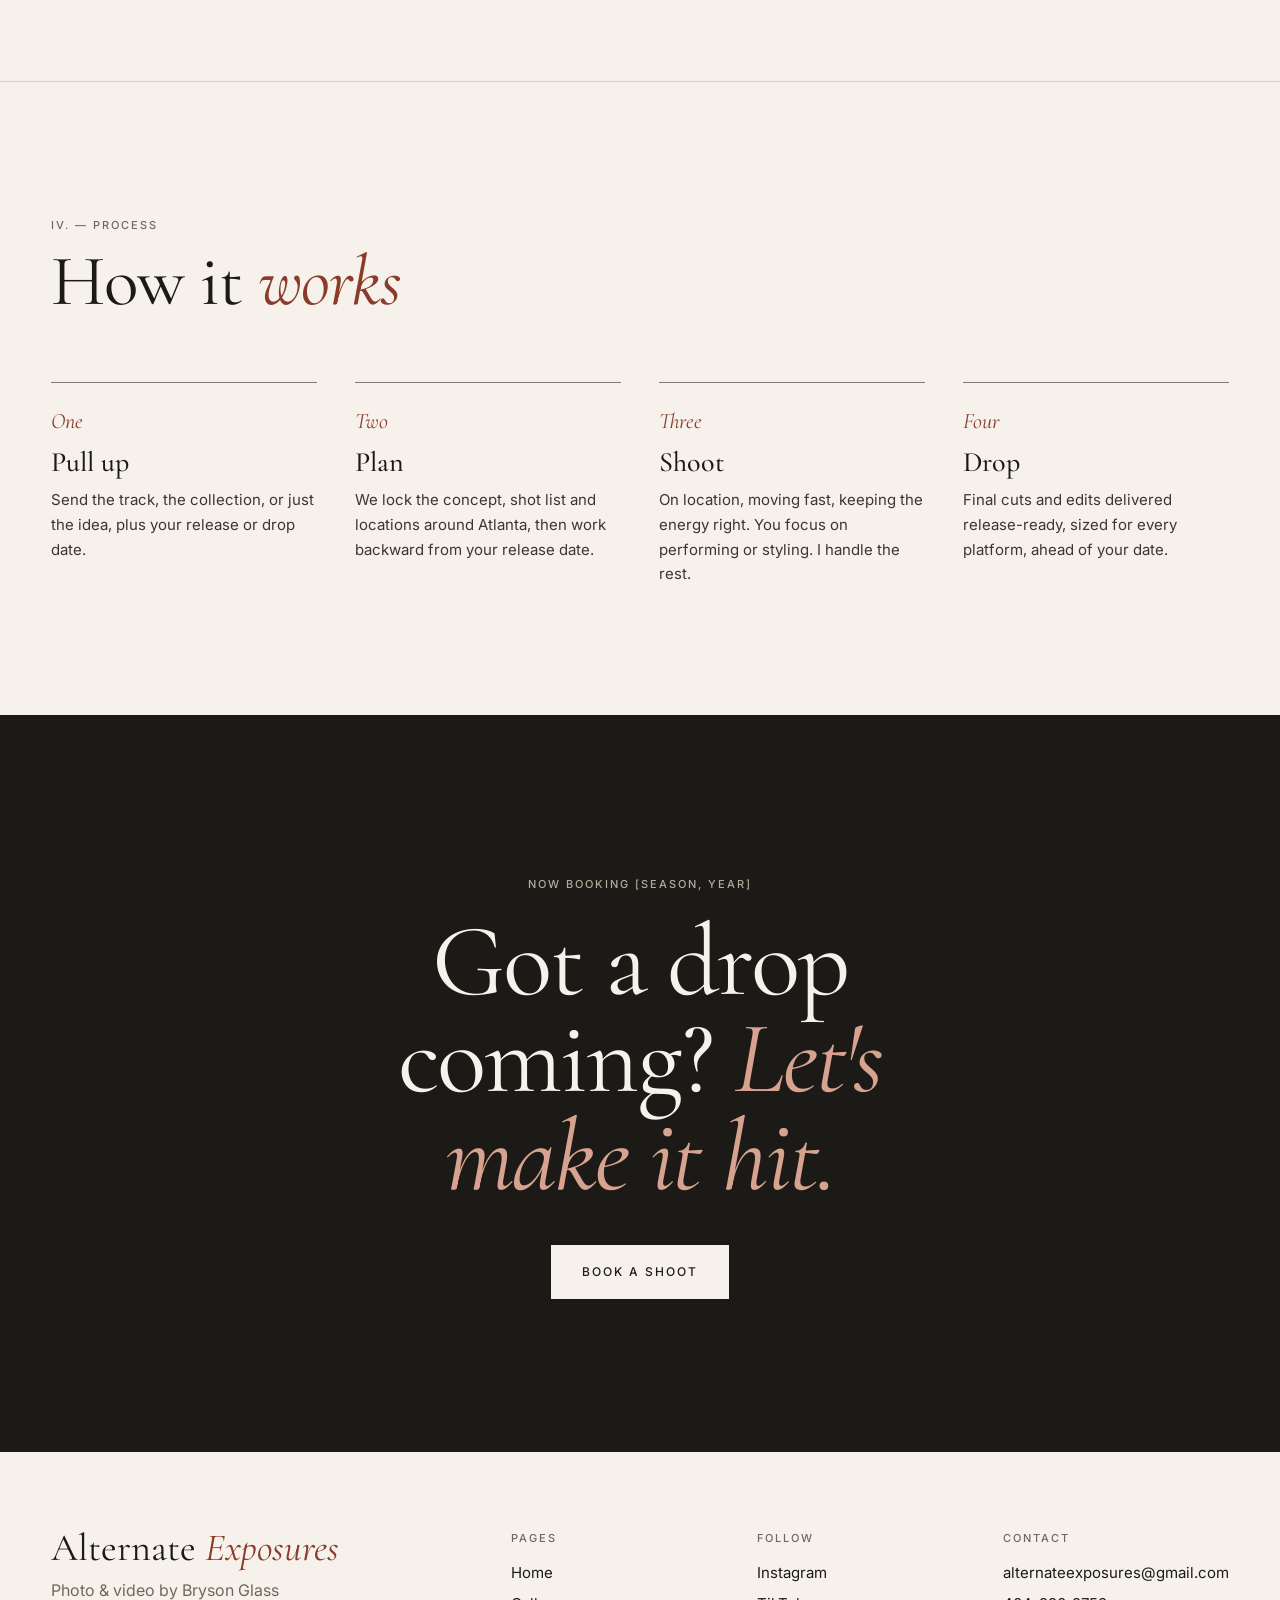
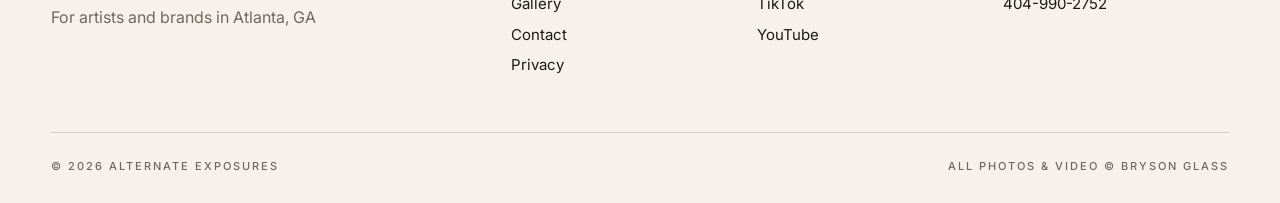
==== commit 5fe0849c: "Switch contact email to alternateexposures@gmail.com Co-Authored-By: Claude Opus 5 <noreply@anthropi" ====
--- a/index.html
+++ b/index.html
@@ -126,7 +126,7 @@
       }
     }
   ],
-  "email": "bryson@alternateexposures.com",
+  "email": "alternateexposures@gmail.com",
   "telephone": "+1-404-990-2752"
 }
   </script>
@@ -342,7 +342,7 @@
         <div>
           <h4 class="eyebrow">Contact</h4>
           <ul>
-            <li><a href="mailto:bryson@alternateexposures.com">bryson@alternateexposures.com</a></li>
+            <li><a href="mailto:alternateexposures@gmail.com">alternateexposures@gmail.com</a></li>
             <li><a href="tel:+14049902752">404-990-2752</a></li>
           </ul>
         </div>
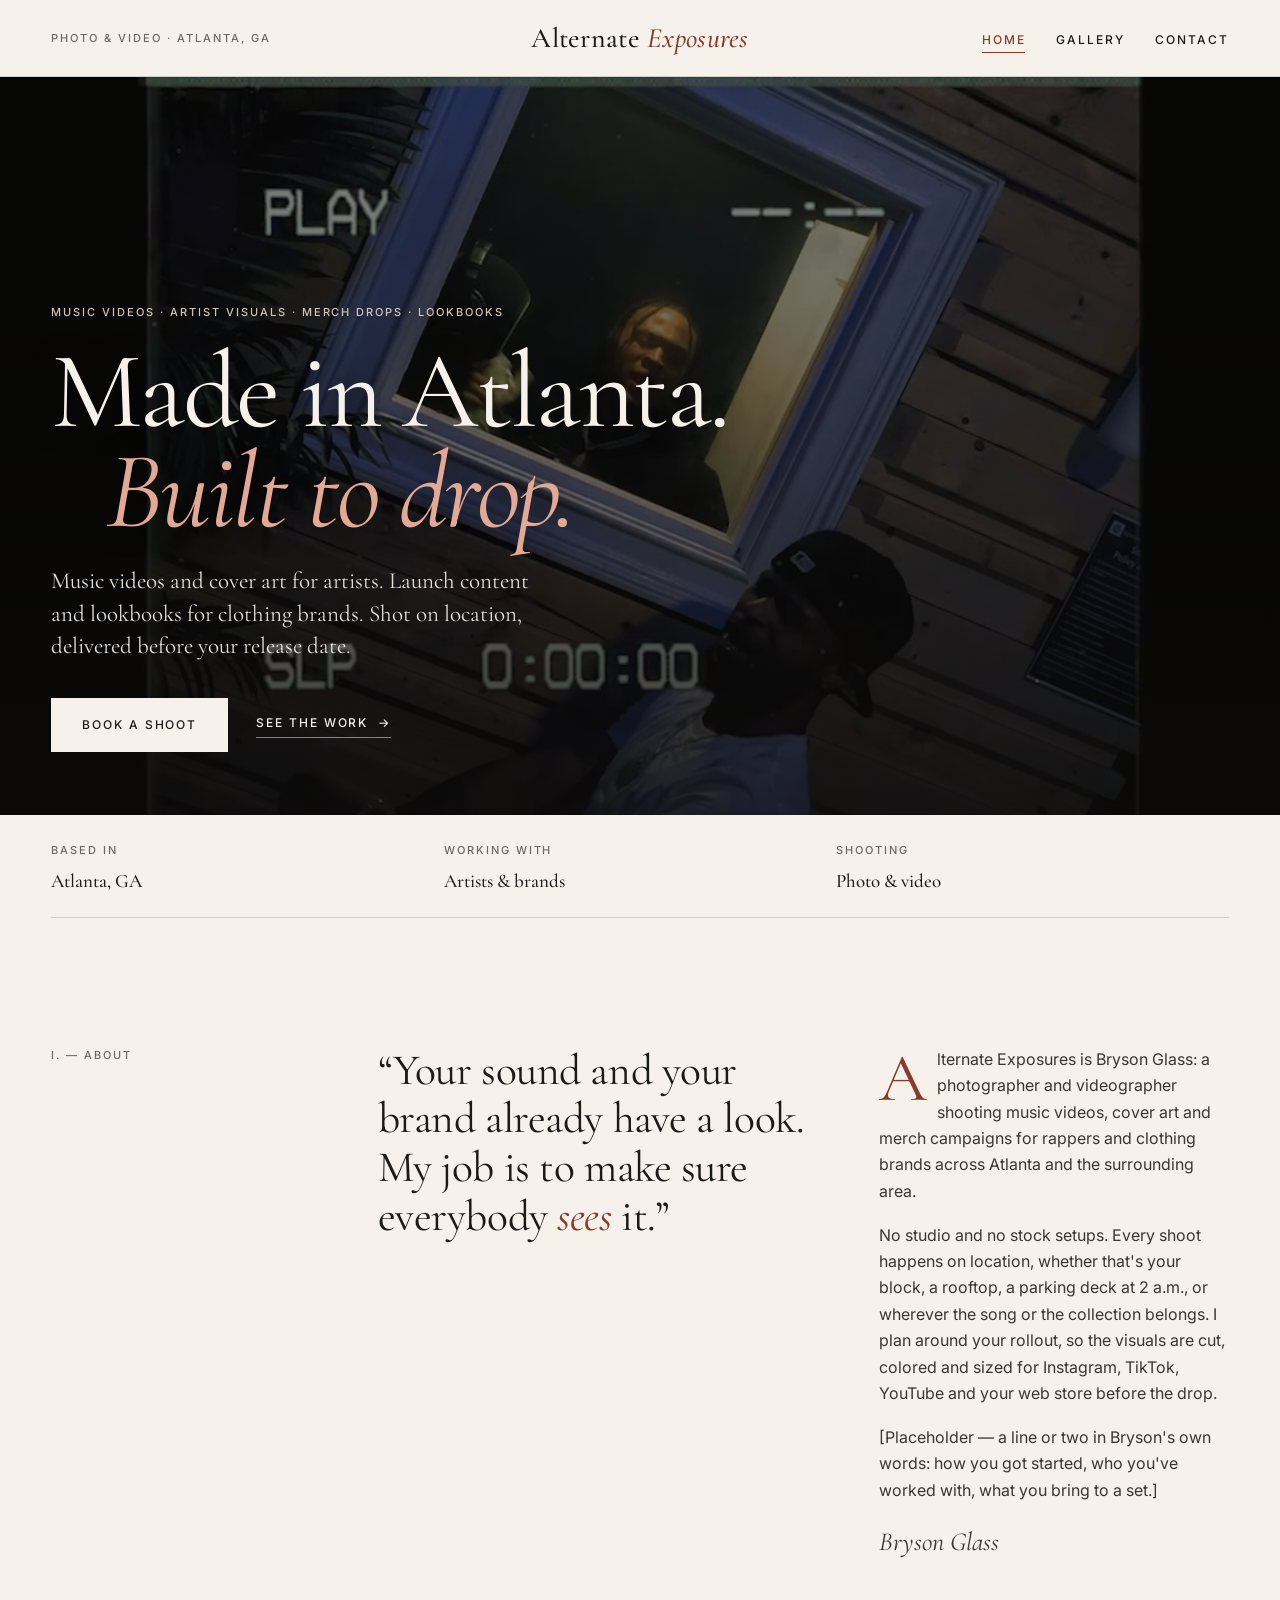
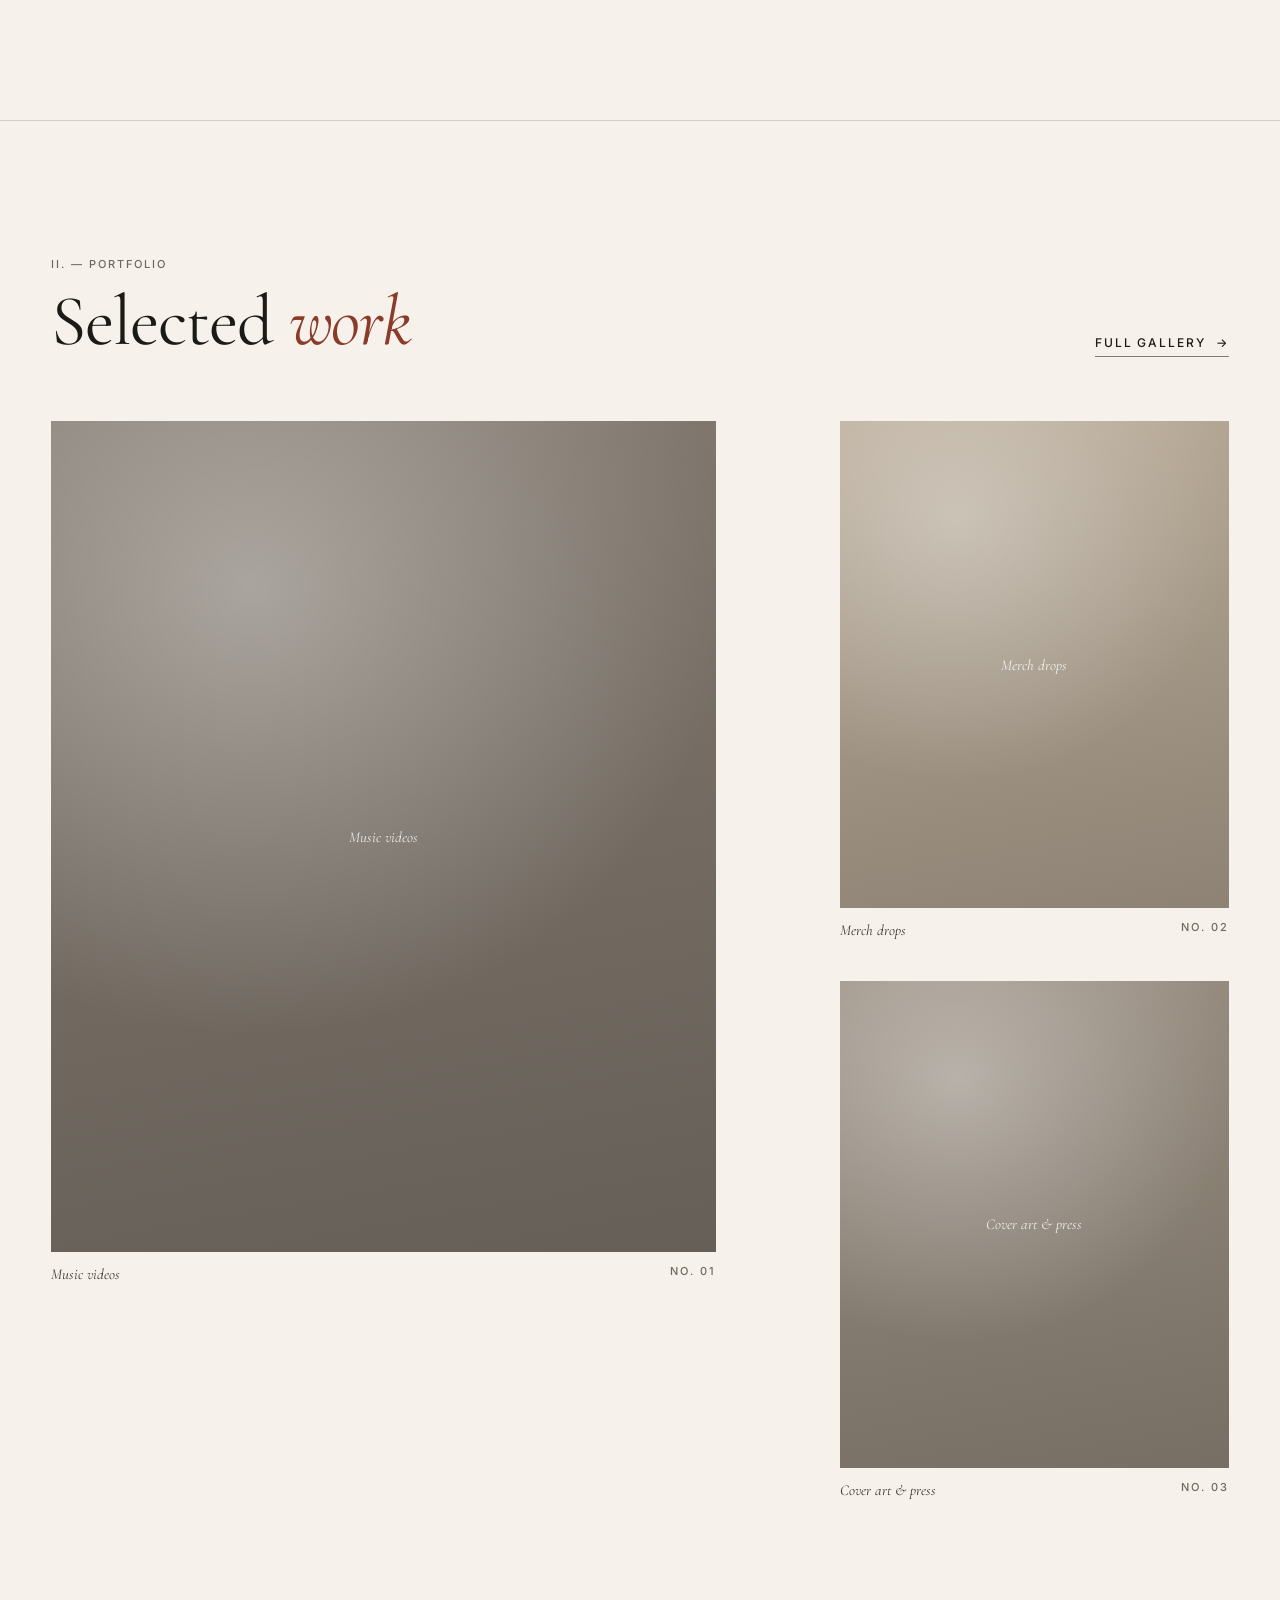
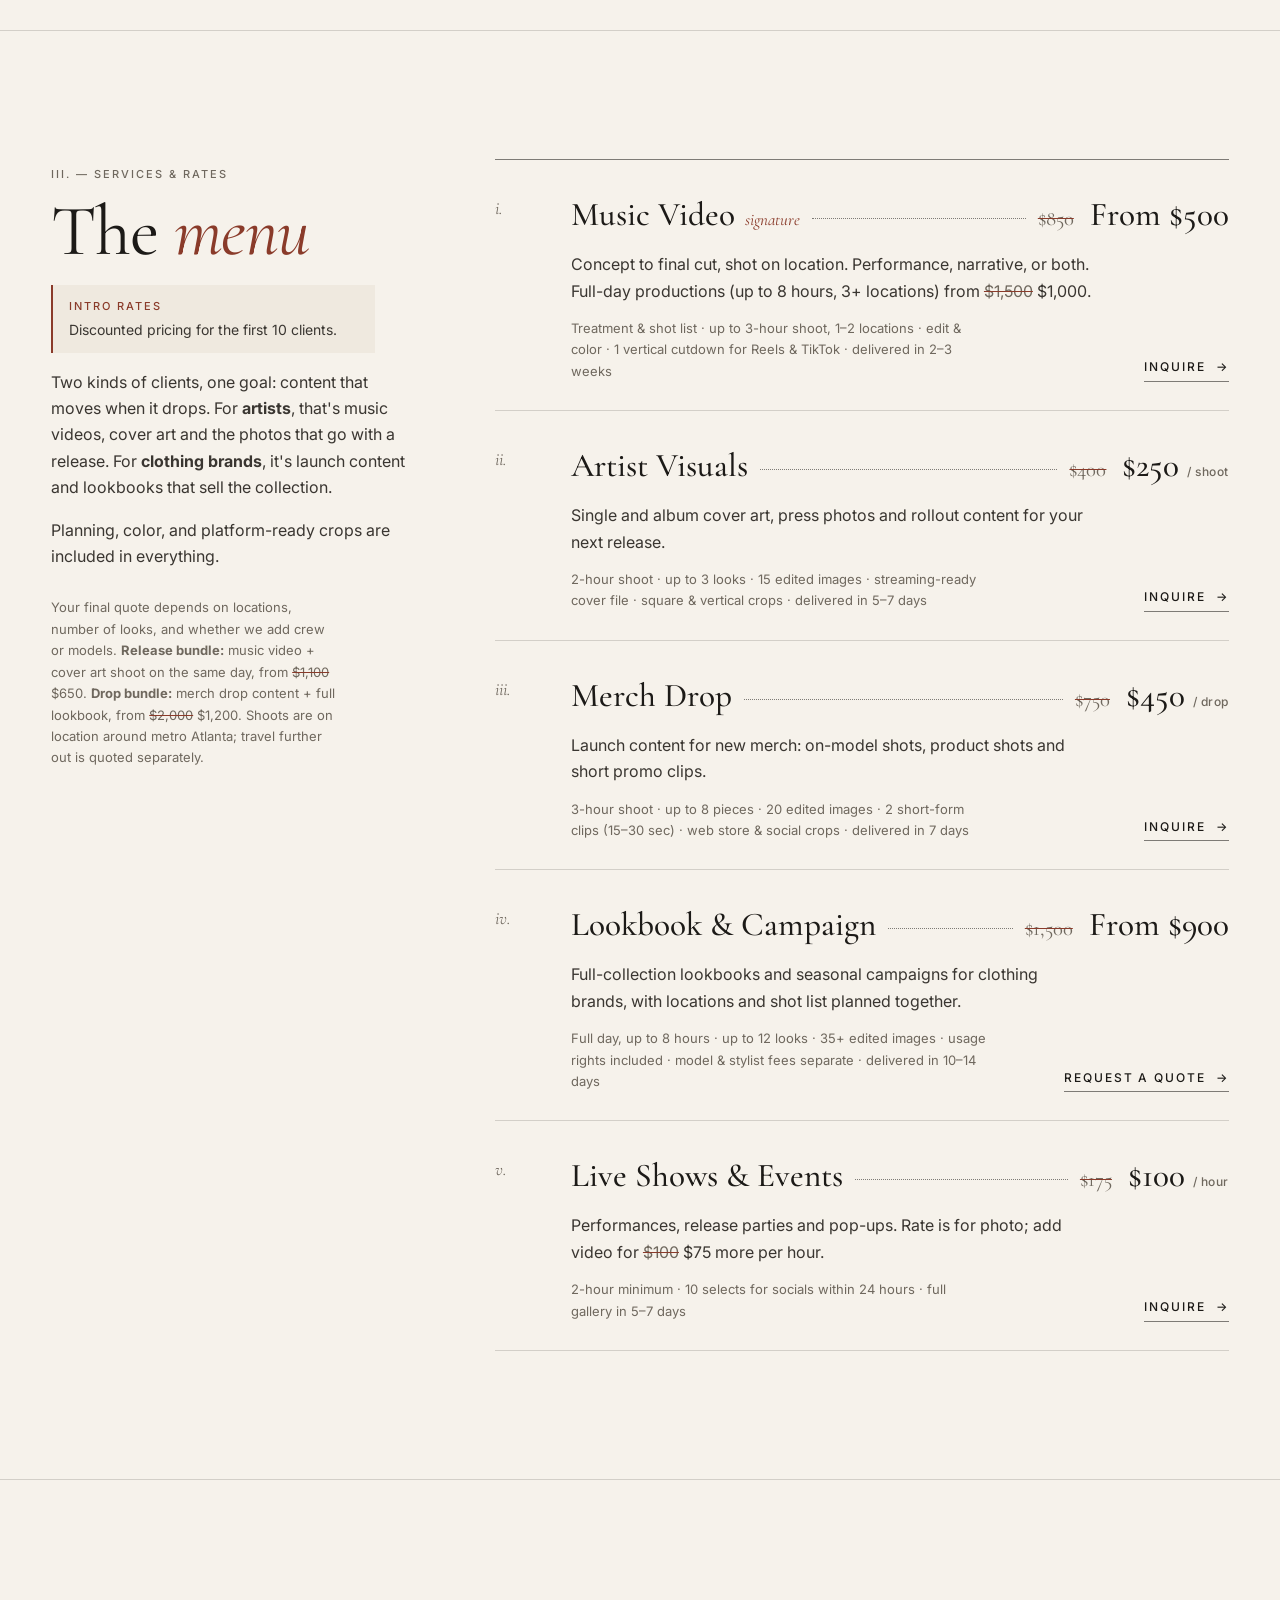
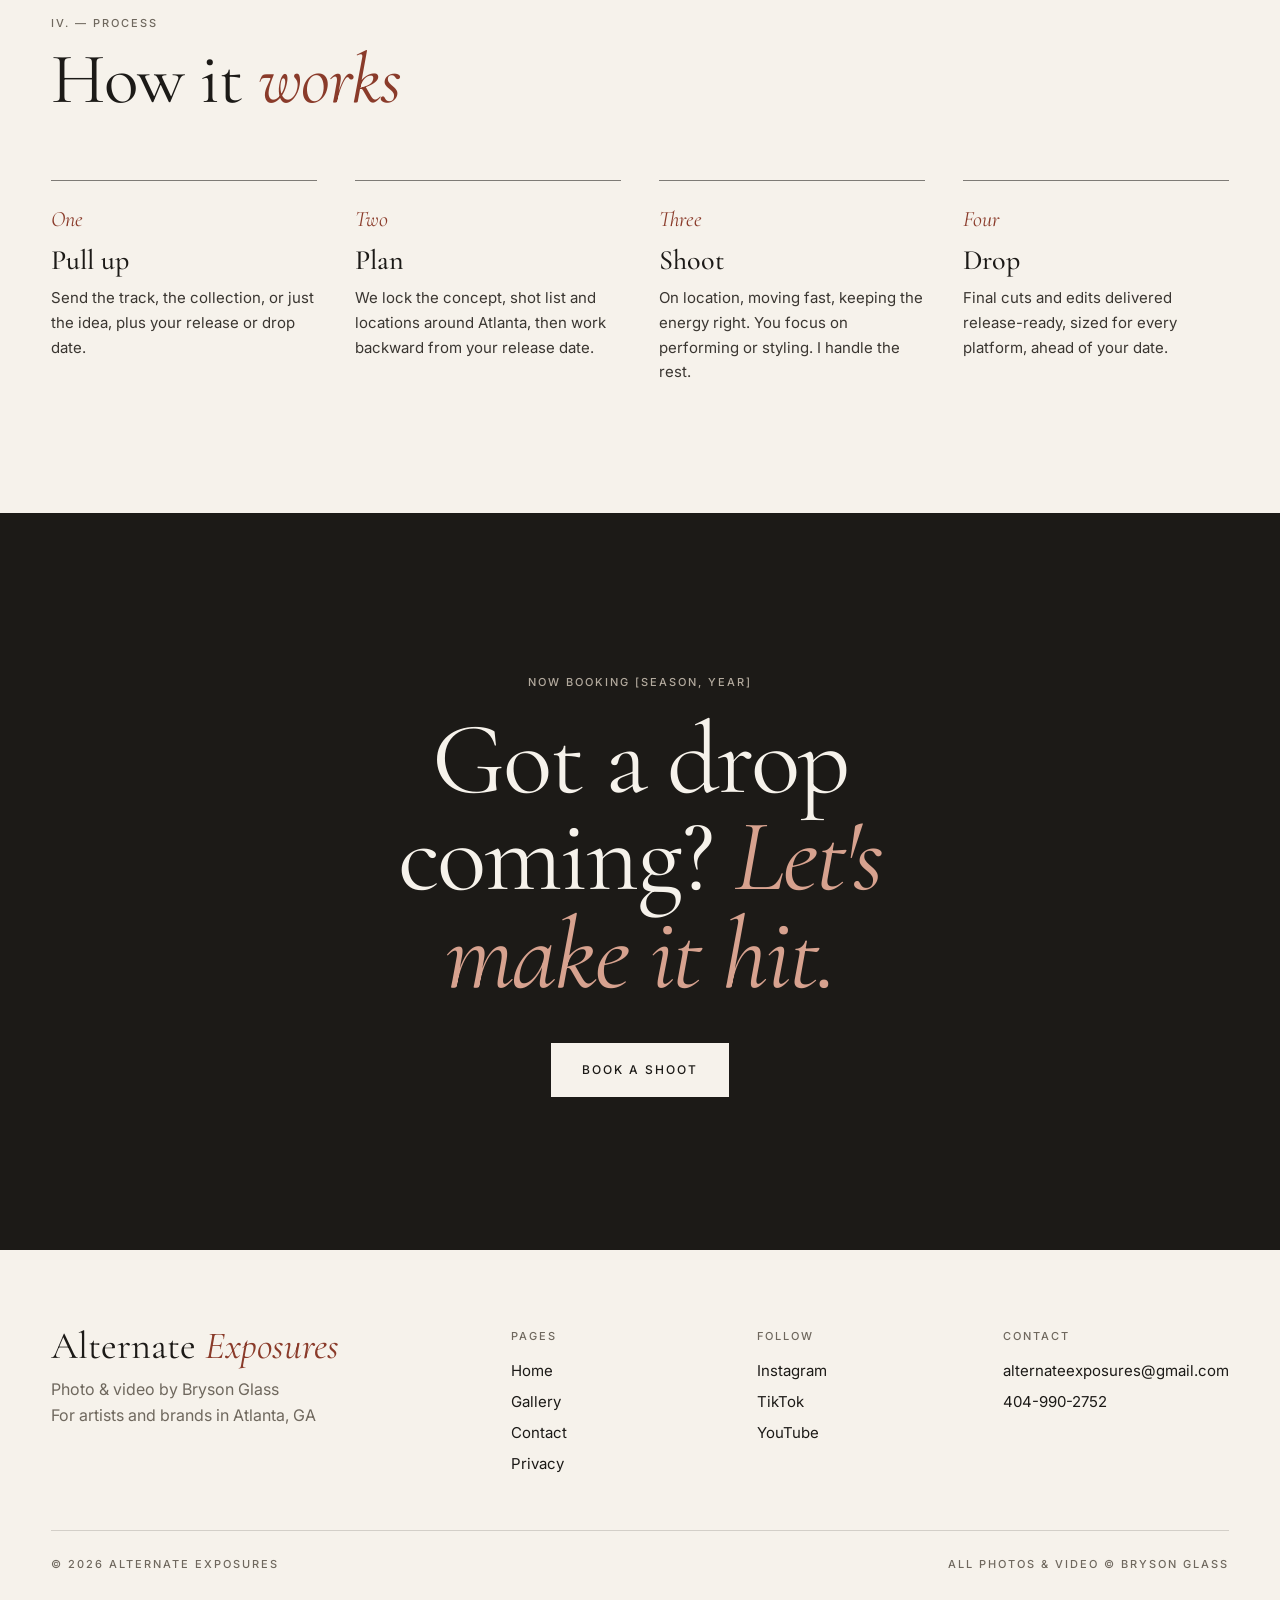
==== commit 0dec12c5: "Open the home page with a silent looping hero video Re-encoded the promo clip to 1024px (4.0 MB) and" ====
--- a/index.html
+++ b/index.html
@@ -5,6 +5,7 @@
   <meta name="viewport" content="width=device-width, initial-scale=1.0">
   <title>Alternate Exposures — Atlanta Music Video &amp; Brand Content by Bryson Glass</title>
   <meta name="description" content="Music videos, cover art and press shots for Atlanta artists. Merch drop content, lookbooks and campaigns for Atlanta clothing brands. Photo and video by Bryson Glass.">
+  <link rel="preload" as="image" href="images/hero-poster.jpg" fetchpriority="high">
   <link rel="canonical" href="https://alternateexposures.com/">
   <link rel="icon" href="favicon.svg" type="image/svg+xml">
   <link rel="apple-touch-icon" href="images/apple-touch-icon.png">
@@ -150,8 +151,17 @@
 
   <main id="main">
     <!-- Cover -->
-    <section class="container cover">
-      <div>
+    <!--
+      Hero video: silent, looping background. js/main.js attaches the source so
+      phones get the smaller file, and skips it entirely on Data Saver or when
+      the visitor prefers reduced motion (the poster frame shows instead).
+      To swap the clip, re-encode with .github/scripts/make_hero_video.sh.
+    -->
+    <section class="hero">
+      <video class="hero-video" data-hero-video poster="images/hero-poster.jpg"
+             muted loop playsinline preload="metadata" aria-hidden="true" tabindex="-1"
+             data-src-wide="videos/hero.mp4" data-src-narrow="videos/hero-small.mp4"></video>
+      <div class="container hero-inner">
         <span class="eyebrow">Music videos · Artist visuals · Merch drops · Lookbooks</span>
         <h1>Made in Atlanta. <em>Built to drop.</em></h1>
         <p class="dek">Music videos and cover art for artists. Launch content and lookbooks for clothing brands. Shot on location, delivered before your release date.</p>
@@ -159,17 +169,16 @@
           <a class="btn" href="contact.html">Book a shoot</a>
           <a class="link" href="gallery.html">See the work <span aria-hidden="true">→</span></a>
         </div>
-        <div class="cover-index">
-          <div><span class="eyebrow">Based in</span><b>Atlanta, GA</b></div>
-          <div><span class="eyebrow">Working with</span><b>Artists &amp; brands</b></div>
-          <div><span class="eyebrow">Shooting</span><b>Photo &amp; video</b></div>
-        </div>
-      </div>
-      <figure class="fig">
-        <div class="ph t5" role="img" aria-label="Featured music video still placeholder" data-label="Featured video still"></div>
-        <figcaption><em>[Artist] — “[Song Title]”, music video still</em><span class="eyebrow">Fig. 01</span></figcaption>
-      </figure>
-    </section>
+      </div>
+    </section>
+
+    <div class="container">
+      <div class="cover-index">
+        <div><span class="eyebrow">Based in</span><b>Atlanta, GA</b></div>
+        <div><span class="eyebrow">Working with</span><b>Artists &amp; brands</b></div>
+        <div><span class="eyebrow">Shooting</span><b>Photo &amp; video</b></div>
+      </div>
+    </div>
 
     <!-- About -->
     <section class="section" aria-labelledby="about-title">
--- a/css/styles.css
+++ b/css/styles.css
@@ -277,47 +277,86 @@
 }
 
 /* --------------------------------------------------------------------------
-   Home: hero (cover)
-   -------------------------------------------------------------------------- */
-.cover {
-  display: grid;
-  grid-template-columns: 5fr 7fr;
-  gap: clamp(32px, 5vw, 80px);
-  align-items: end;
-  padding-top: clamp(40px, 7vw, 100px);
-  padding-bottom: clamp(56px, 8vw, 120px);
-}
-
-.cover h1 {
-  margin: 20px 0 28px;
-  font-family: var(--serif);
-  font-size: clamp(60px, 9vw, 140px);
+   Home: hero with silent background video
+   -------------------------------------------------------------------------- */
+.hero {
+  position: relative;
+  display: flex;
+  align-items: flex-end;
+  min-height: min(82vh, 820px);
+  overflow: hidden;
+  background: #0c0b0a;
+  color: var(--paper);
+}
+
+.hero-video {
+  position: absolute;
+  inset: 0;
+  width: 100%;
+  height: 100%;
+  object-fit: cover;
+  /* poster/video sit behind the scrim */
+  z-index: 0;
+}
+
+/* Scrim: keeps the type readable over any frame of the video */
+.hero::after {
+  content: "";
+  position: absolute;
+  inset: 0;
+  z-index: 1;
+  background:
+    linear-gradient(to top, rgba(12, 11, 10, 0.82) 0%, rgba(12, 11, 10, 0.62) 45%, rgba(12, 11, 10, 0.5) 100%);
+}
+
+.hero-inner {
+  position: relative;
+  z-index: 2;
+  width: 100%;
+  padding-top: clamp(80px, 14vh, 160px);
+  padding-bottom: clamp(40px, 7vh, 80px);
+}
+
+.hero .eyebrow { color: #cfc6ba; }
+
+.hero h1 {
+  margin: 18px 0 24px;
+  max-width: 14ch;
+  font-family: var(--serif);
+  font-size: clamp(54px, 8.5vw, 124px);
   font-weight: 400;
-  line-height: 0.9;
+  line-height: 0.92;
   letter-spacing: -0.025em;
-}
-.cover h1 em { display: block; color: var(--accent); padding-left: 0.6em; }
-
-.cover .dek {
-  max-width: 36ch;
+  text-shadow: 0 2px 30px rgba(0, 0, 0, 0.35);
+}
+.hero h1 em { display: block; color: #e2a994; padding-left: 0.5em; }
+
+.hero .dek {
+  max-width: 46ch;
   margin: 0 0 36px;
   font-family: var(--serif);
-  font-size: clamp(20px, 1.8vw, 24px);
+  font-size: clamp(19px, 1.8vw, 24px);
   line-height: 1.4;
-  color: var(--ink-2);
+  color: rgba(246, 242, 235, 0.92);
 }
 
 .cover-actions { display: flex; flex-wrap: wrap; align-items: center; gap: 28px; }
 
-.cover .fig .ph { aspect-ratio: 4 / 5; }
+.hero .btn { background: var(--paper); color: var(--ink); border-color: var(--paper); }
+.hero .btn:hover { background: var(--accent); border-color: var(--accent); color: var(--paper); }
+.hero .link { color: var(--paper); border-color: rgba(246, 242, 235, 0.5); }
+.hero .link:hover { color: #e2a994; border-color: #e2a994; }
+
+@media (max-width: 600px) {
+  .hero { min-height: min(86vh, 700px); }
+}
 
 .cover-index {
   display: grid;
   grid-template-columns: repeat(3, 1fr);
-  margin-top: clamp(40px, 5vw, 64px);
-  border-top: 1px solid var(--rule);
-}
-.cover-index div { padding: 16px 0 0; }
+  border-bottom: 1px solid var(--rule);
+}
+.cover-index div { padding: 20px 0; }
 .cover-index b {
   display: block;
   margin-top: 4px;
@@ -326,10 +365,14 @@
   font-weight: 500;
 }
 
-@media (max-width: 900px) {
-  .cover { grid-template-columns: 1fr; }
-  .cover .fig .ph { aspect-ratio: 4 / 3; }
-}
+@media (max-width: 560px) {
+  .cover-index { grid-template-columns: 1fr 1fr; gap: 0 16px; }
+  .cover-index div:last-child { grid-column: 1 / -1; border-top: 1px solid var(--rule); }
+}
+
+/* With reduced motion (or Data Saver) no video source is attached at all —
+   the <video> element still paints its poster frame, so the hero looks the same,
+   just still. See js/main.js. */
 
 /* --------------------------------------------------------------------------
    Home: about / letter
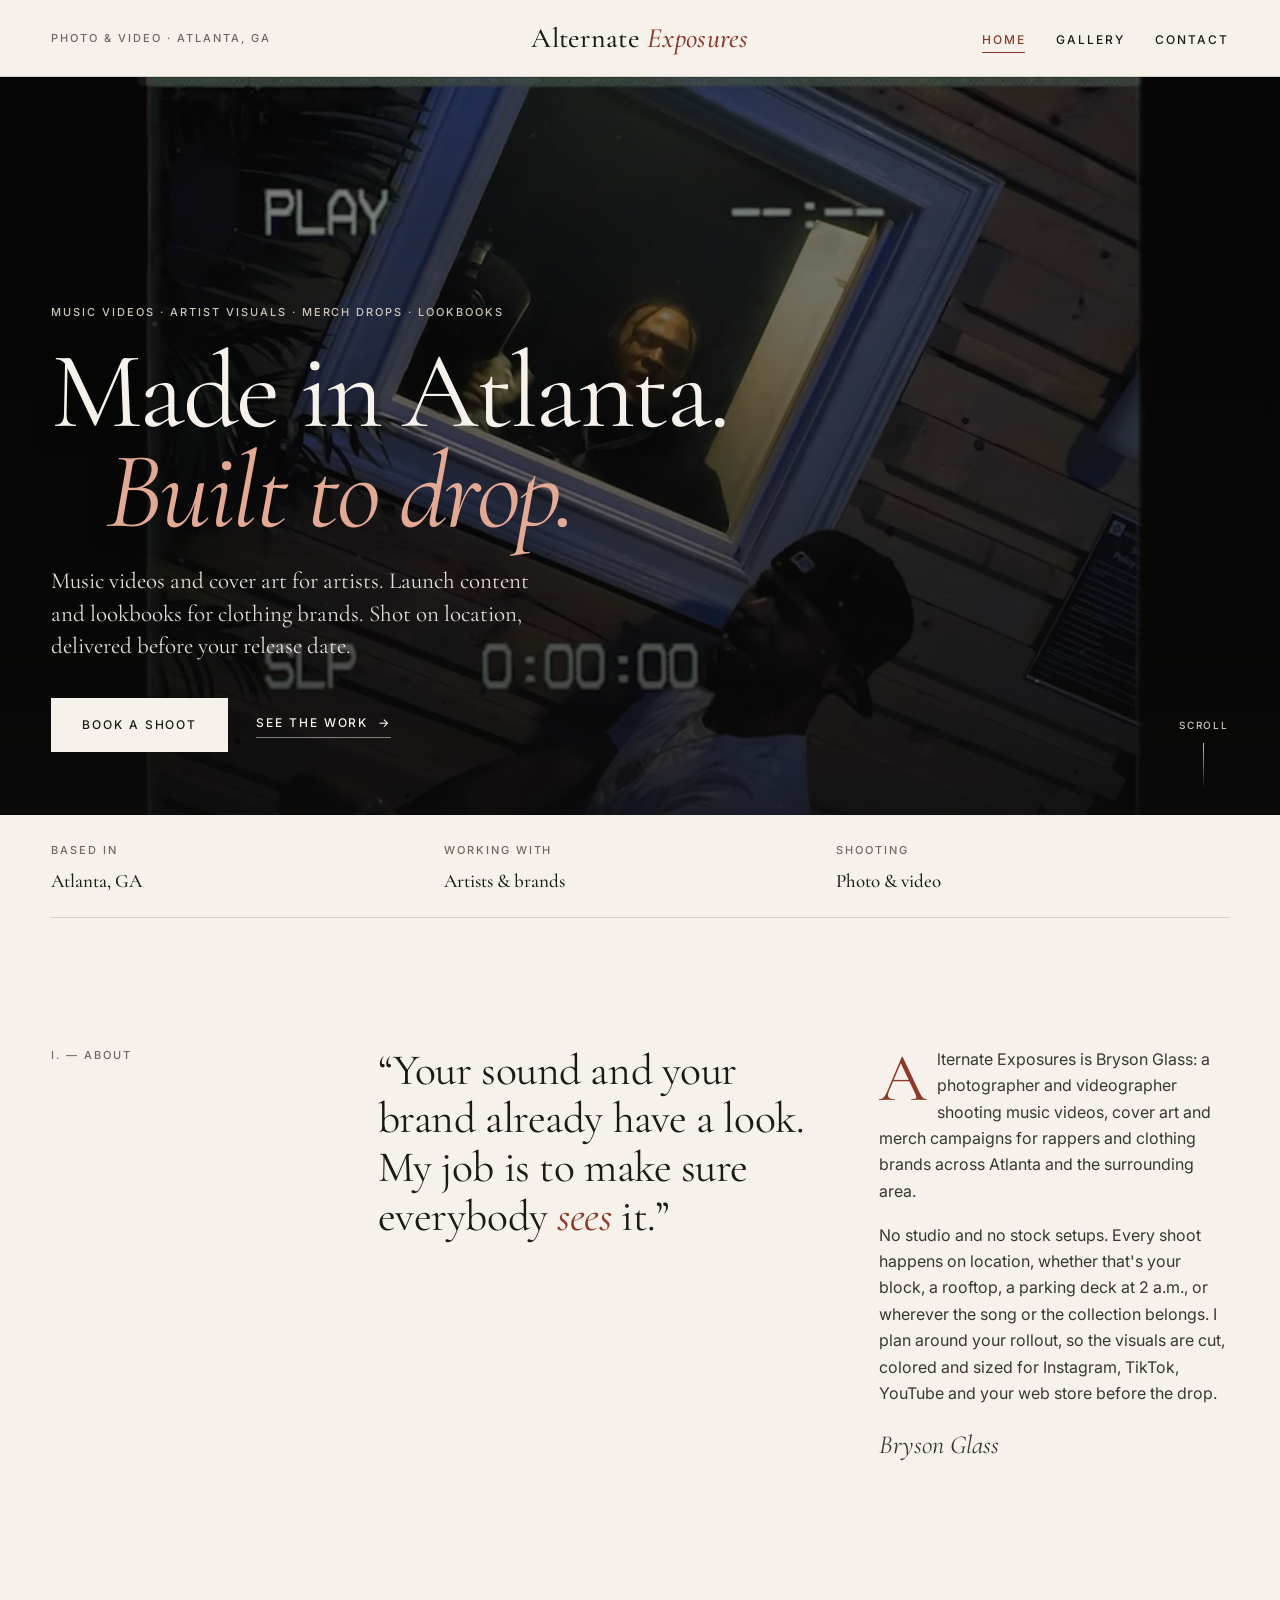
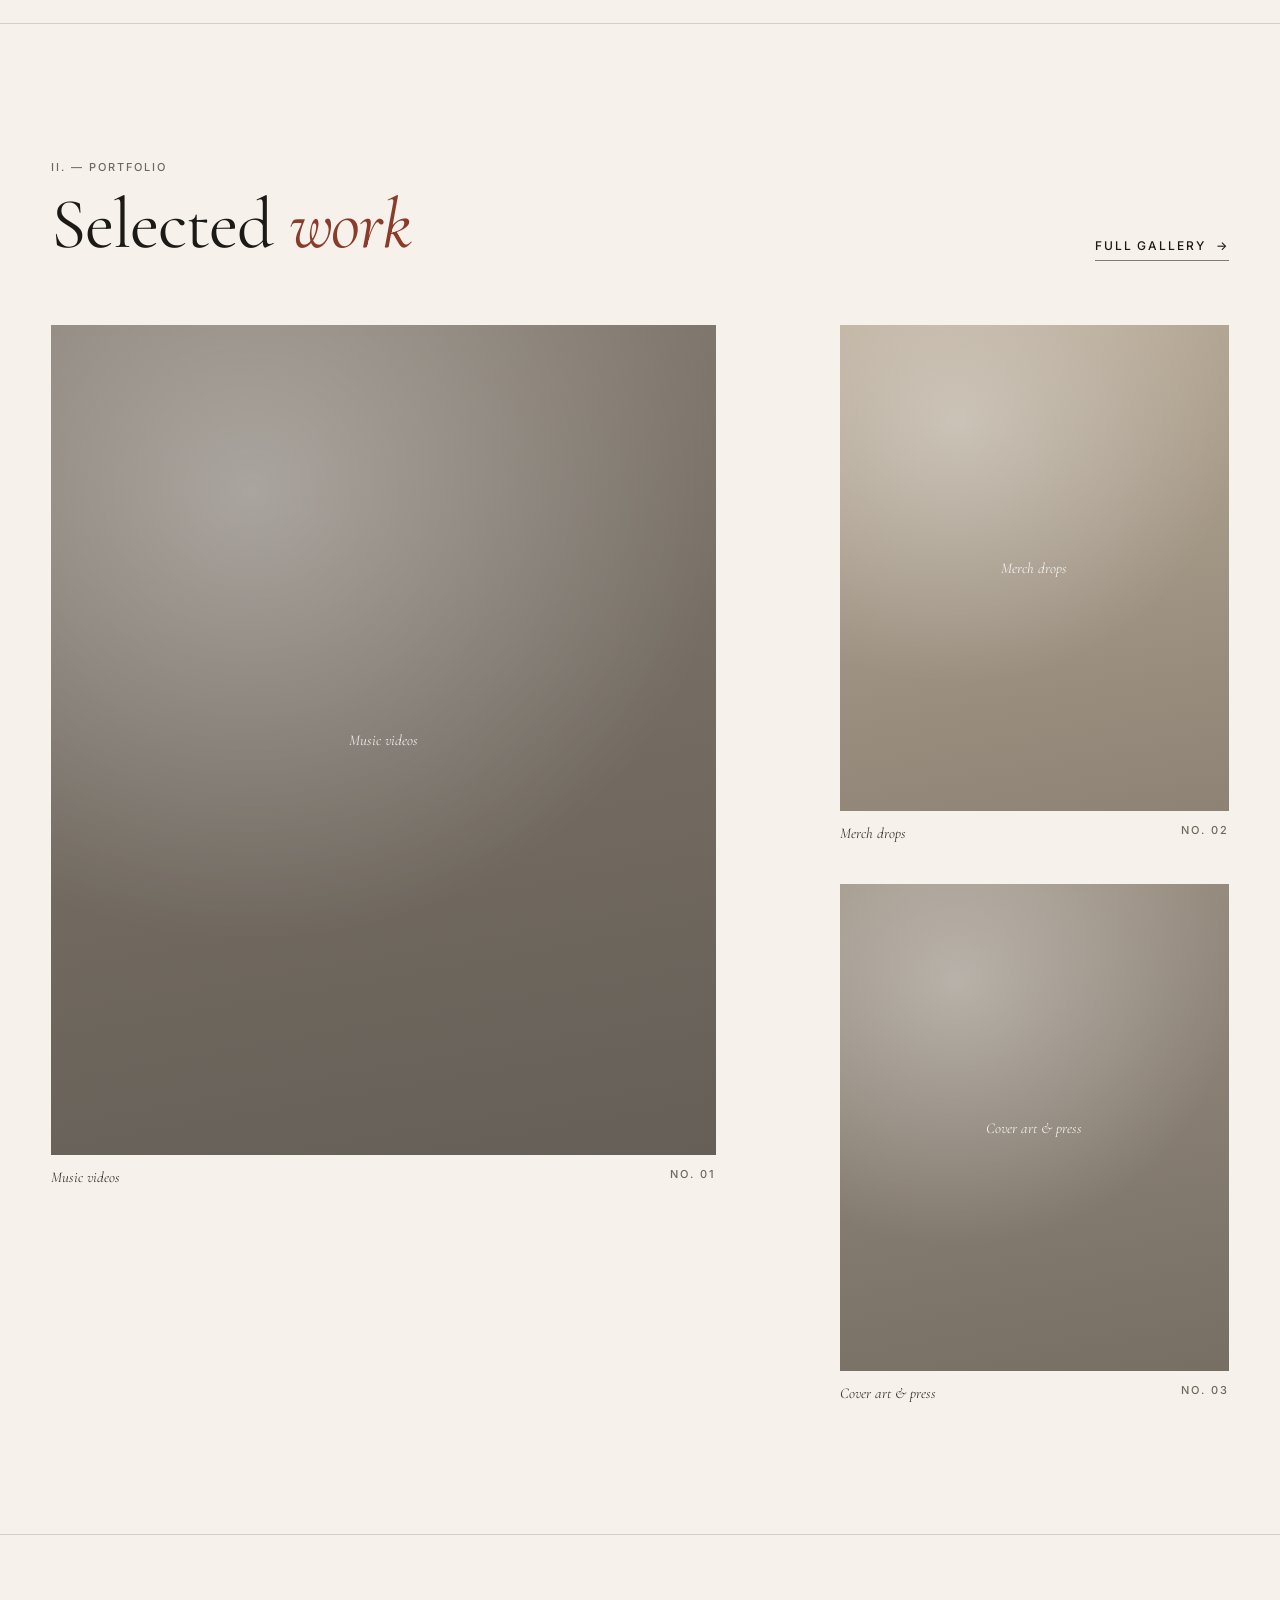
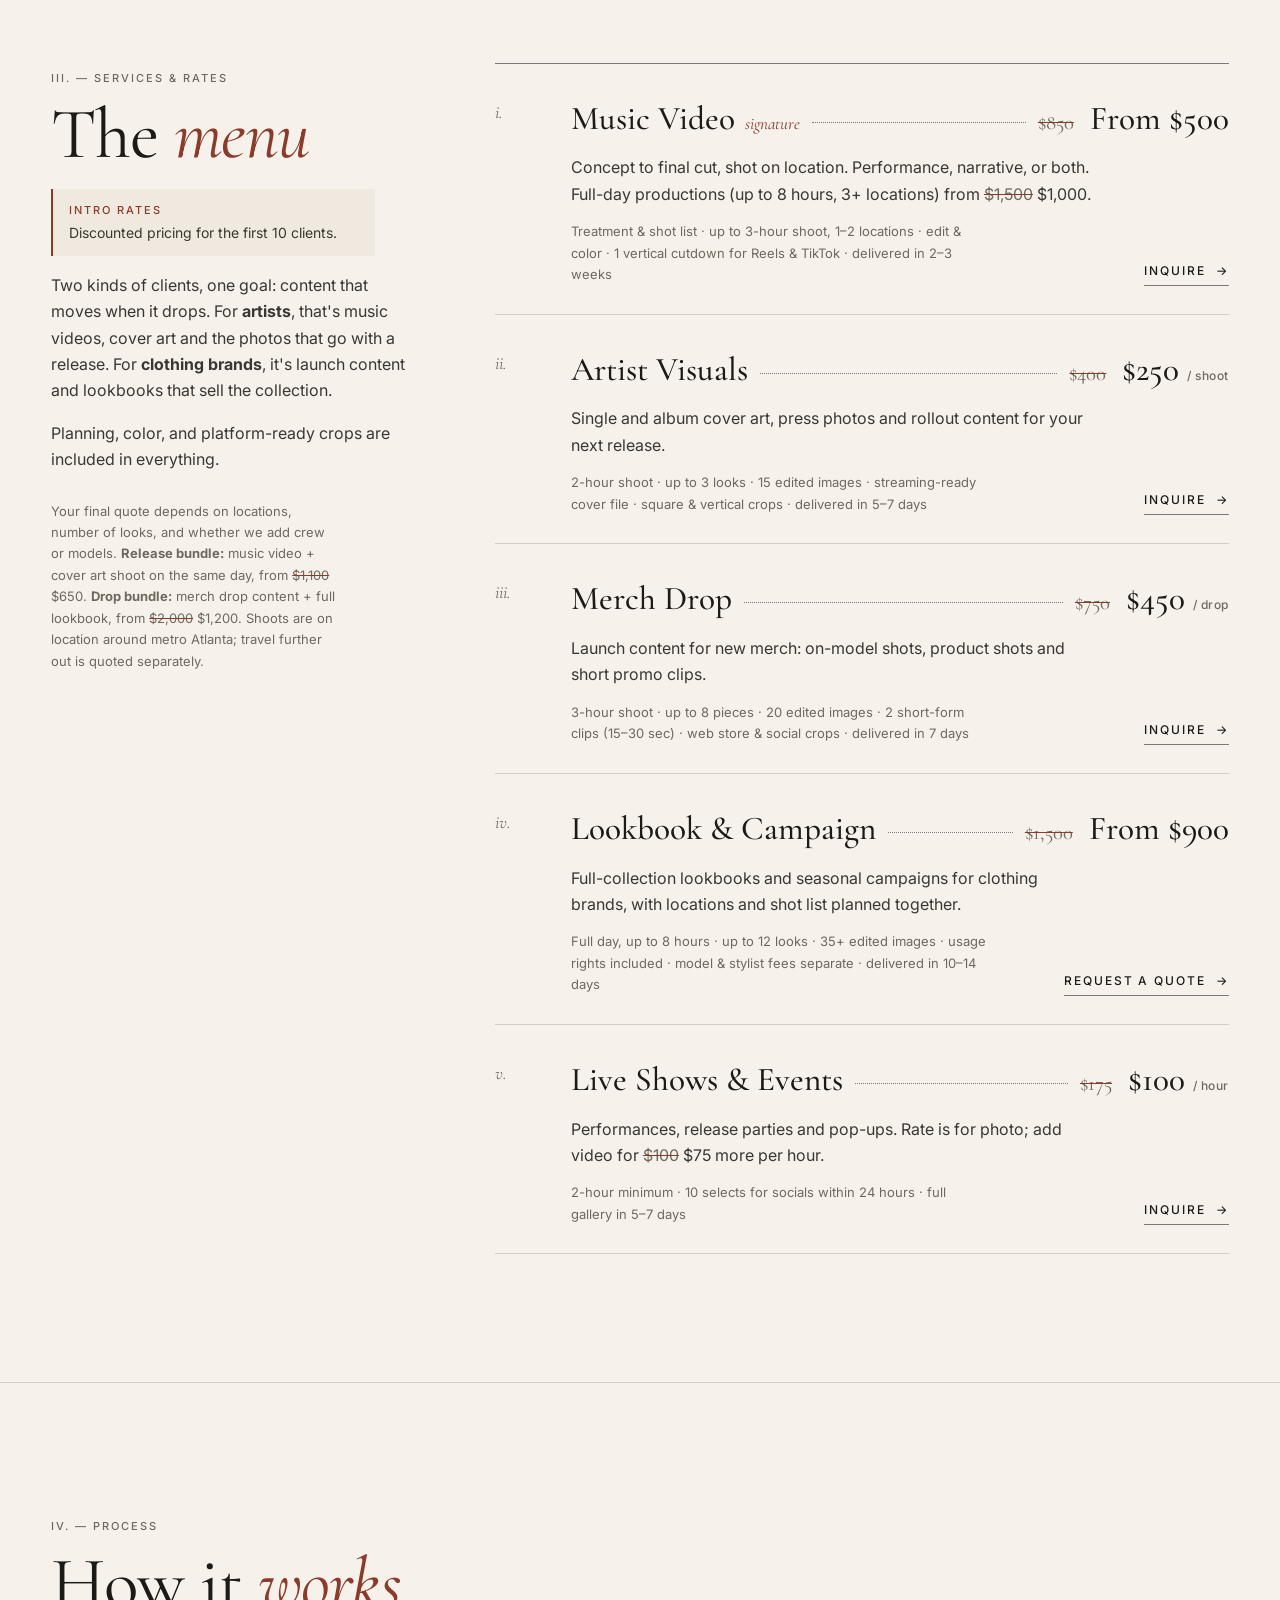
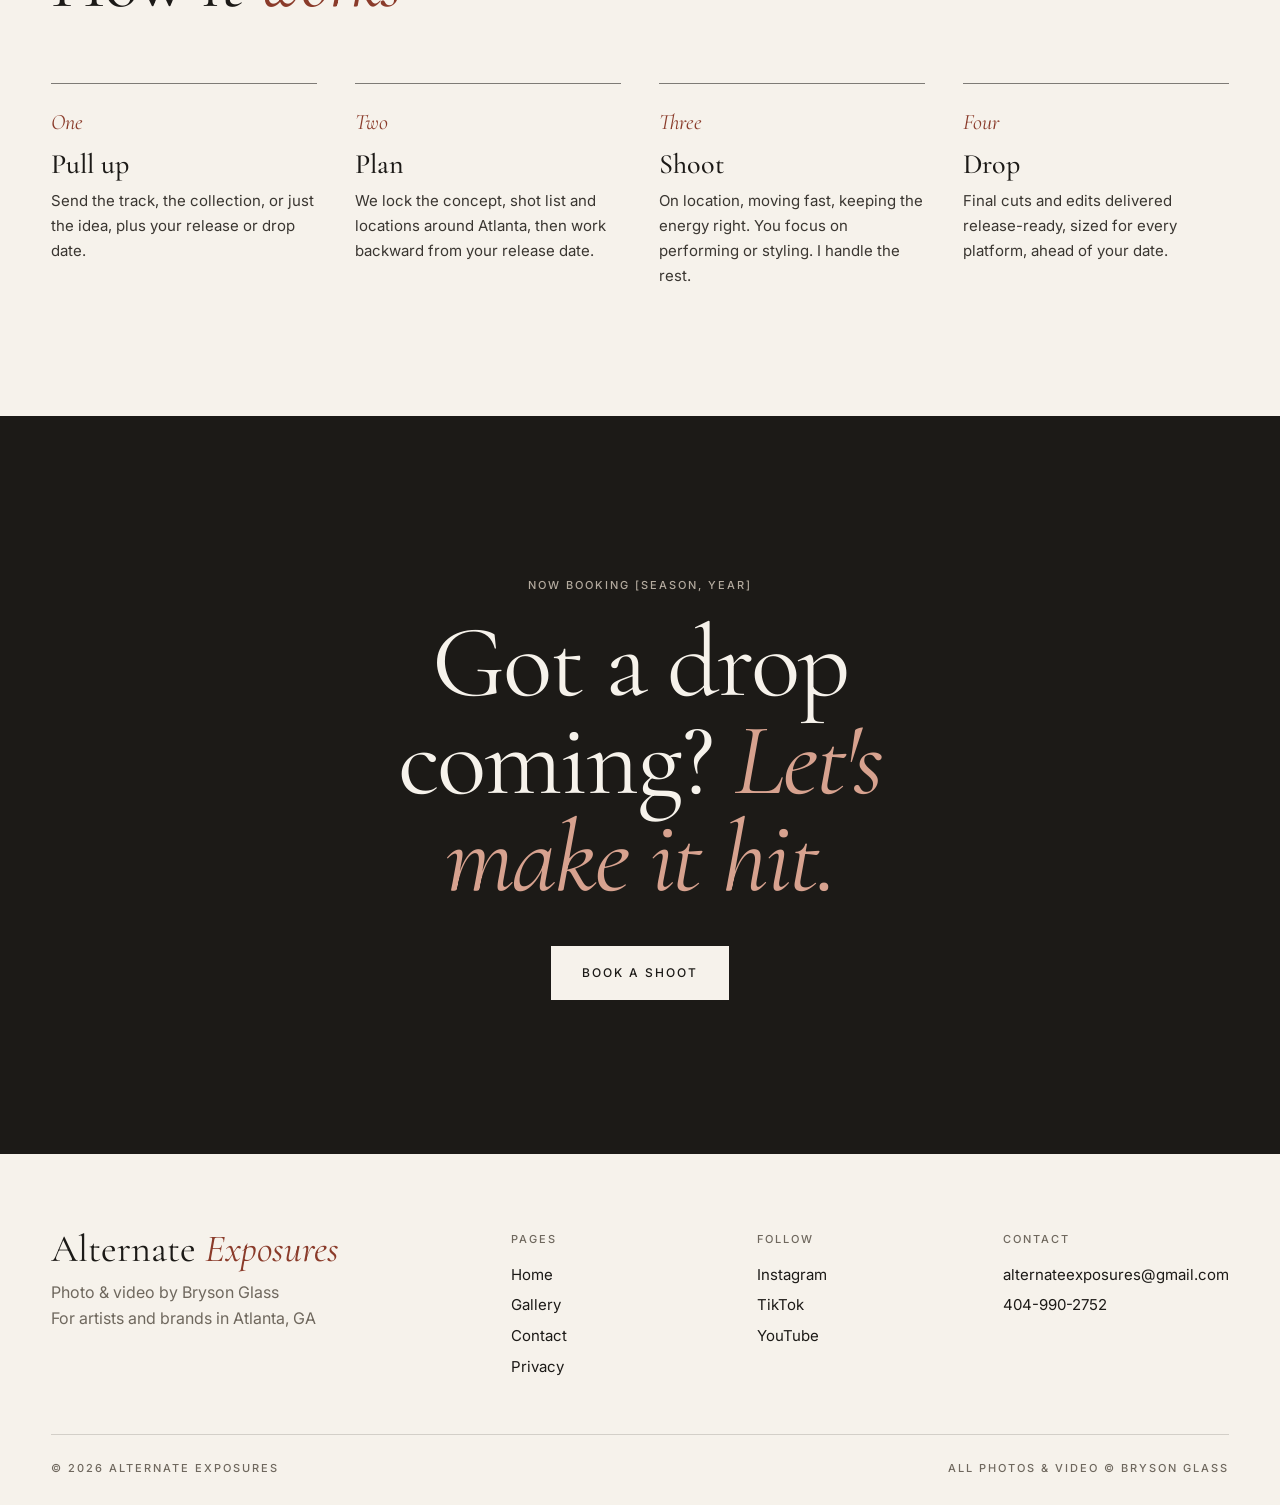
==== commit dce5f5e6: "Add motion across the site Scroll reveals for sections, rates, projects, FAQ and footer; a staged he" ====
--- a/index.html
+++ b/index.html
@@ -26,6 +26,8 @@
   <link rel="preconnect" href="https://fonts.gstatic.com" crossorigin>
   <link href="https://fonts.googleapis.com/css2?family=Cormorant+Garamond:ital,wght@0,400;0,500;0,600;1,400;1,500&family=Inter:wght@300;400;500&display=swap" rel="stylesheet">
   <link rel="stylesheet" href="css/styles.css">
+  <!-- Marks that scripts are running, so reveal animations only hide things we can show again -->
+  <script>document.documentElement.classList.add("js");</script>
   <script type="application/ld+json">
 {
   "@context": "https://schema.org",
@@ -188,7 +190,6 @@
         <div class="body">
           <p>Alternate Exposures is Bryson Glass: a photographer and videographer shooting music videos, cover art and merch campaigns for rappers and clothing brands across Atlanta and the surrounding area.</p>
           <p>No studio and no stock setups. Every shoot happens on location, whether that's your block, a rooftop, a parking deck at 2 a.m., or wherever the song or the collection belongs. I plan around your rollout, so the visuals are cut, colored and sized for Instagram, TikTok, YouTube and your web store before the drop.</p>
-          <p>[Placeholder — a line or two in Bryson's own words: how you got started, who you've worked with, what you bring to a set.]</p>
           <p class="signature">Bryson Glass</p>
         </div>
       </div>
--- a/css/styles.css
+++ b/css/styles.css
@@ -919,10 +919,7 @@
 .faq summary:hover { color: var(--accent); }
 .faq details p { margin: 0; padding: 0 0 26px; max-width: 64ch; color: var(--ink-2); }
 
-@media (prefers-reduced-motion: reduce) {
-  html { scroll-behavior: auto; }
-  * { transition: none !important; }
-}
+
 
 .lb-stage iframe { flex: none; border: 0; background: var(--ink); }
 
@@ -949,3 +946,169 @@
 /* Home "Selected work" tiles once real images are added */
 .ph.has-img { background-size: cover; background-position: center; }
 .ph.has-img::after { content: none; }
+
+
+/* ==========================================================================
+   Motion
+   Everything here is opacity/transform only, and all of it switches off for
+   visitors who ask for reduced motion (bottom of this file).
+   ========================================================================== */
+
+/* Smooth cross-fade between pages in browsers that support it */
+@view-transition { navigation: auto; }
+
+/* --- Scroll reveals ------------------------------------------------------
+   .js is set by an inline script in <head>, so with JavaScript off nothing
+   is ever hidden. */
+.js [data-reveal] {
+  opacity: 0;
+  transform: translateY(18px);
+  transition: opacity 0.7s cubic-bezier(0.22, 1, 0.36, 1), transform 0.7s cubic-bezier(0.22, 1, 0.36, 1);
+  will-change: opacity, transform;
+}
+.js [data-reveal].is-visible {
+  opacity: 1;
+  transform: none;
+  will-change: auto;
+}
+
+/* --- Hero entrance ------------------------------------------------------- */
+@keyframes rise-in {
+  from { opacity: 0; transform: translateY(26px); }
+  to { opacity: 1; transform: none; }
+}
+@keyframes scrim-in {
+  from { opacity: 0; }
+  to { opacity: 1; }
+}
+/* Very slow push-in on the background video so a static frame never feels dead */
+@keyframes hero-drift {
+  from { transform: scale(1.06); }
+  to { transform: scale(1); }
+}
+
+.js .hero::after { animation: scrim-in 1.2s ease both; }
+.js .hero-video { animation: hero-drift 24s ease-out both; }
+.js .hero-inner > * { animation: rise-in 0.9s cubic-bezier(0.22, 1, 0.36, 1) both; }
+.js .hero-inner > .eyebrow { animation-delay: 0.15s; }
+.js .hero-inner > h1 { animation-delay: 0.28s; }
+.js .hero-inner > .dek { animation-delay: 0.46s; }
+.js .hero-inner > .cover-actions { animation-delay: 0.6s; }
+
+/* Scroll cue under the hero text */
+.scroll-cue {
+  position: absolute;
+  right: var(--gutter);
+  bottom: 26px;
+  z-index: 2;
+  display: flex;
+  flex-direction: column;
+  align-items: center;
+  gap: 10px;
+  font-size: 10px;
+  color: rgba(246, 242, 235, 0.7);
+  transition: opacity 0.4s ease;
+}
+.scroll-cue::after {
+  content: "";
+  width: 1px;
+  height: 46px;
+  background: linear-gradient(to bottom, rgba(246, 242, 235, 0.8), transparent);
+  animation: cue-slide 2.4s ease-in-out infinite;
+}
+@keyframes cue-slide {
+  0% { transform: scaleY(0.2); transform-origin: top; opacity: 0; }
+  40% { transform: scaleY(1); opacity: 1; }
+  100% { transform: scaleY(1); transform-origin: bottom; opacity: 0; }
+}
+.scroll-cue.is-gone { opacity: 0; pointer-events: none; }
+@media (max-width: 900px) { .scroll-cue { display: none; } }
+
+/* --- Masthead condenses once you scroll ---------------------------------- */
+.masthead {
+  transition: box-shadow 0.4s ease, background-color 0.4s ease;
+}
+.masthead .container { transition: height 0.4s cubic-bezier(0.22, 1, 0.36, 1); }
+.logo { transition: font-size 0.4s cubic-bezier(0.22, 1, 0.36, 1); }
+.masthead.is-scrolled .container { height: 60px; }
+.masthead.is-scrolled .logo { font-size: clamp(19px, 2vw, 23px); }
+.masthead.is-scrolled { box-shadow: 0 1px 24px rgba(28, 26, 23, 0.07); }
+
+/* --- Photos fade in as they decode --------------------------------------- */
+.js .g-frame img,
+.js .project-cover img {
+  opacity: 0;
+  transition: opacity 0.6s ease, filter 0.4s ease, transform 0.6s ease;
+}
+.js .g-frame img.is-loaded,
+.js .project-cover img.is-loaded { opacity: 1; }
+
+/* --- Project rows -------------------------------------------------------- */
+.project-head { transition: opacity 0.2s ease, background-color 0.3s ease; }
+.project-head:hover { background-color: rgba(28, 26, 23, 0.025); }
+.project-name { transition: color 0.3s ease; }
+.project-toggle span[aria-hidden] { transition: transform 0.35s cubic-bezier(0.22, 1, 0.36, 1); display: inline-block; }
+.project.open .project-toggle span[aria-hidden] { transform: rotate(180deg); }
+.project-panel { overflow: hidden; }
+.js .project.open .project-media .g-item { animation: rise-in 0.6s cubic-bezier(0.22, 1, 0.36, 1) both; }
+
+/* --- Rates --------------------------------------------------------------- */
+.rate { transition: background-color 0.3s ease; }
+.rate:hover { background-color: rgba(28, 26, 23, 0.02); }
+.rate .leader { transition: border-color 0.3s ease; }
+.rate:hover .leader { border-color: var(--accent); }
+.rate .price { transition: color 0.3s ease; }
+.rate:hover .price { color: var(--accent); }
+
+/* --- Process steps ------------------------------------------------------- */
+.process li { transition: border-color 0.3s ease; }
+.process li:hover { border-color: var(--accent); }
+
+/* --- Closing panel ------------------------------------------------------- */
+.closing .btn { transition: background 0.25s, color 0.25s, border-color 0.25s, transform 0.25s; }
+.closing .btn:hover { transform: translateY(-2px); }
+
+/* --- Lightbox ------------------------------------------------------------ */
+@keyframes lb-in { from { opacity: 0; } to { opacity: 1; } }
+@keyframes lb-media-in {
+  from { opacity: 0; transform: scale(0.985); }
+  to { opacity: 1; transform: none; }
+}
+.js .lightbox.open { animation: lb-in 0.28s ease both; }
+.js .lb-stage > * { animation: lb-media-in 0.4s cubic-bezier(0.22, 1, 0.36, 1) both; }
+
+/* --- Form ---------------------------------------------------------------- */
+.field input, .field select, .field textarea { transition: border-color 0.25s ease, background-color 0.25s ease; }
+.form-status { animation: rise-in 0.5s cubic-bezier(0.22, 1, 0.36, 1) both; }
+.btn[disabled] { opacity: 0.6; cursor: progress; }
+
+/* --- FAQ ----------------------------------------------------------------- */
+.faq summary { transition: color 0.25s ease, padding-left 0.3s ease; }
+.faq summary:hover { padding-left: 6px; }
+.faq summary::after { transition: transform 0.3s ease, color 0.25s ease; }
+.faq details[open] summary::after { transform: rotate(180deg); }
+.js .faq details[open] p { animation: rise-in 0.45s ease both; }
+
+/* --- Footer -------------------------------------------------------------- */
+.site-footer a { transition: color 0.25s ease; }
+.footer-brand em { transition: color 0.3s ease; }
+
+/* --------------------------------------------------------------------------
+   Reduced motion: hold everything still
+   -------------------------------------------------------------------------- */
+@media (prefers-reduced-motion: reduce) {
+  html { scroll-behavior: auto; }
+  *,
+  *::before,
+  *::after {
+    transition: none !important;
+    animation: none !important;
+  }
+  .js [data-reveal] { opacity: 1 !important; transform: none !important; }
+  .js .g-frame img,
+  .js .project-cover img { opacity: 1 !important; }
+  .scroll-cue { display: none; }
+  ::view-transition-group(*),
+  ::view-transition-old(root),
+  ::view-transition-new(root) { animation: none !important; }
+}
